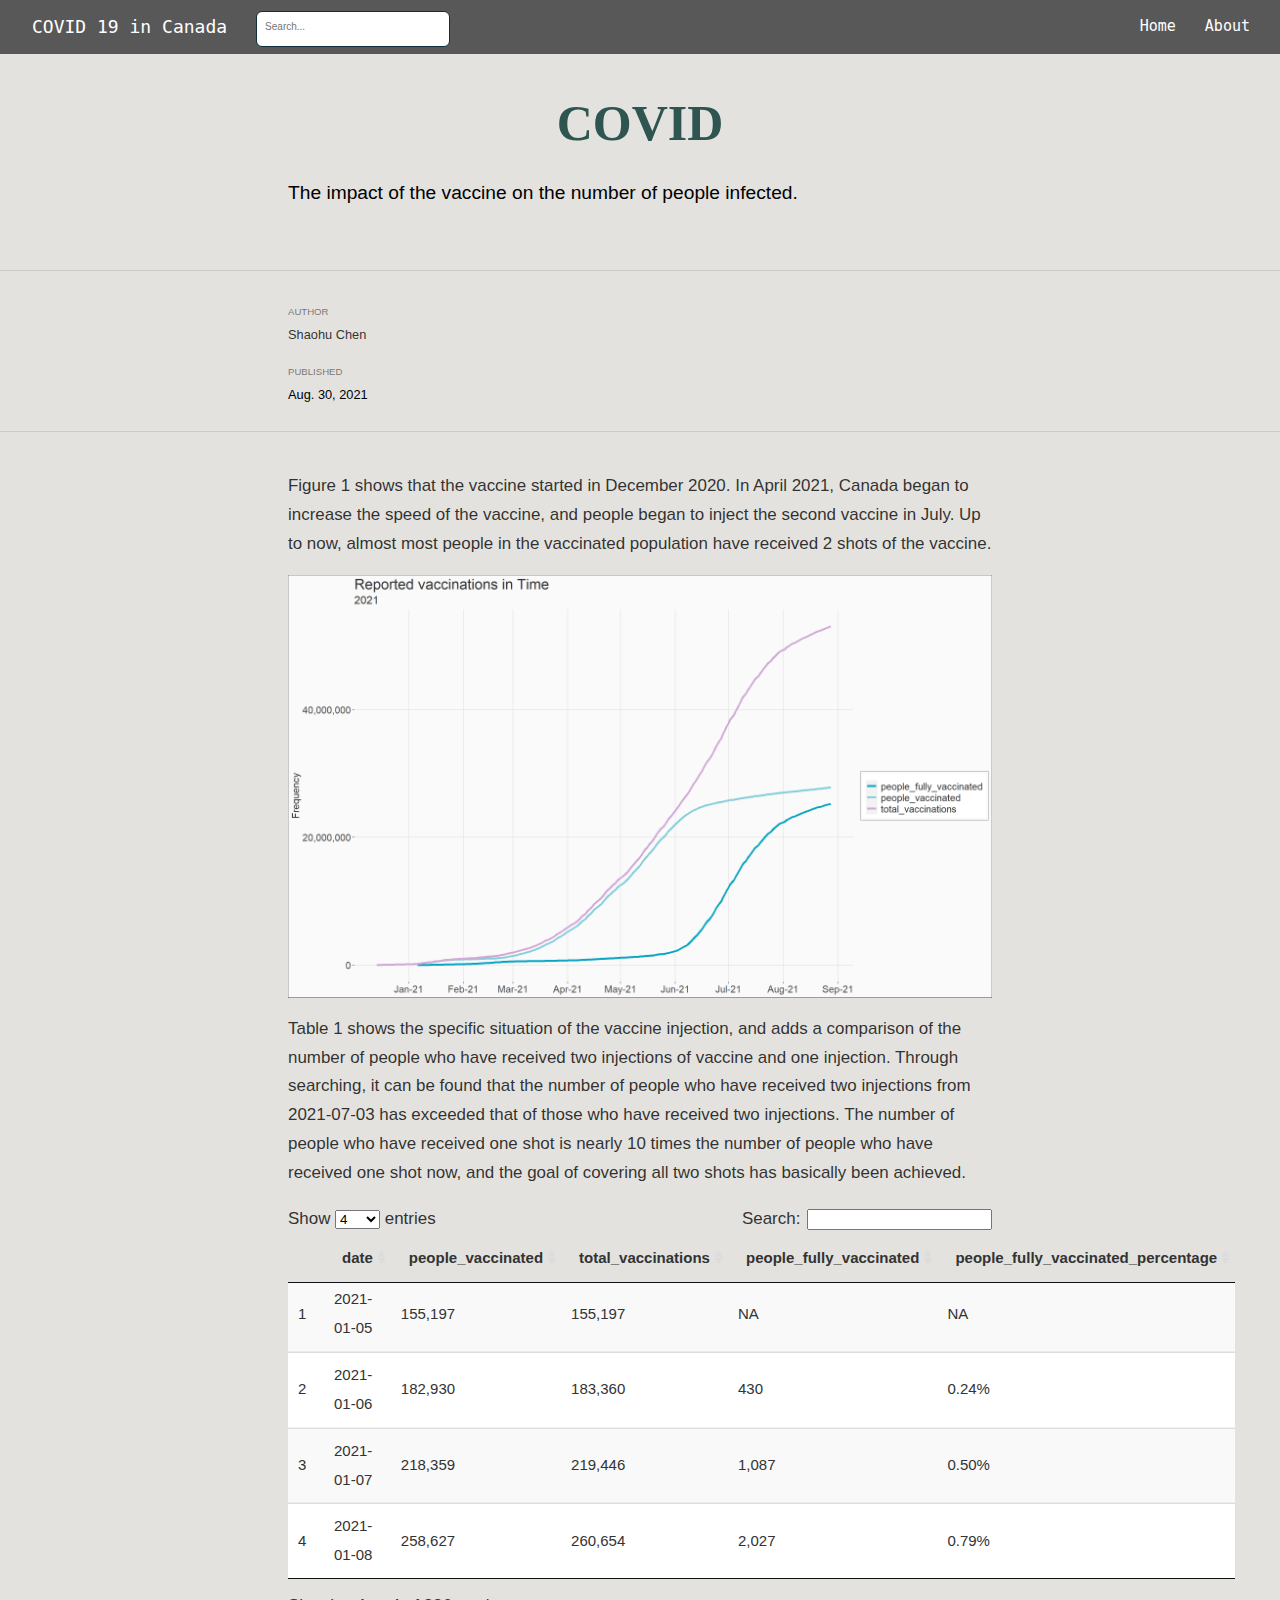
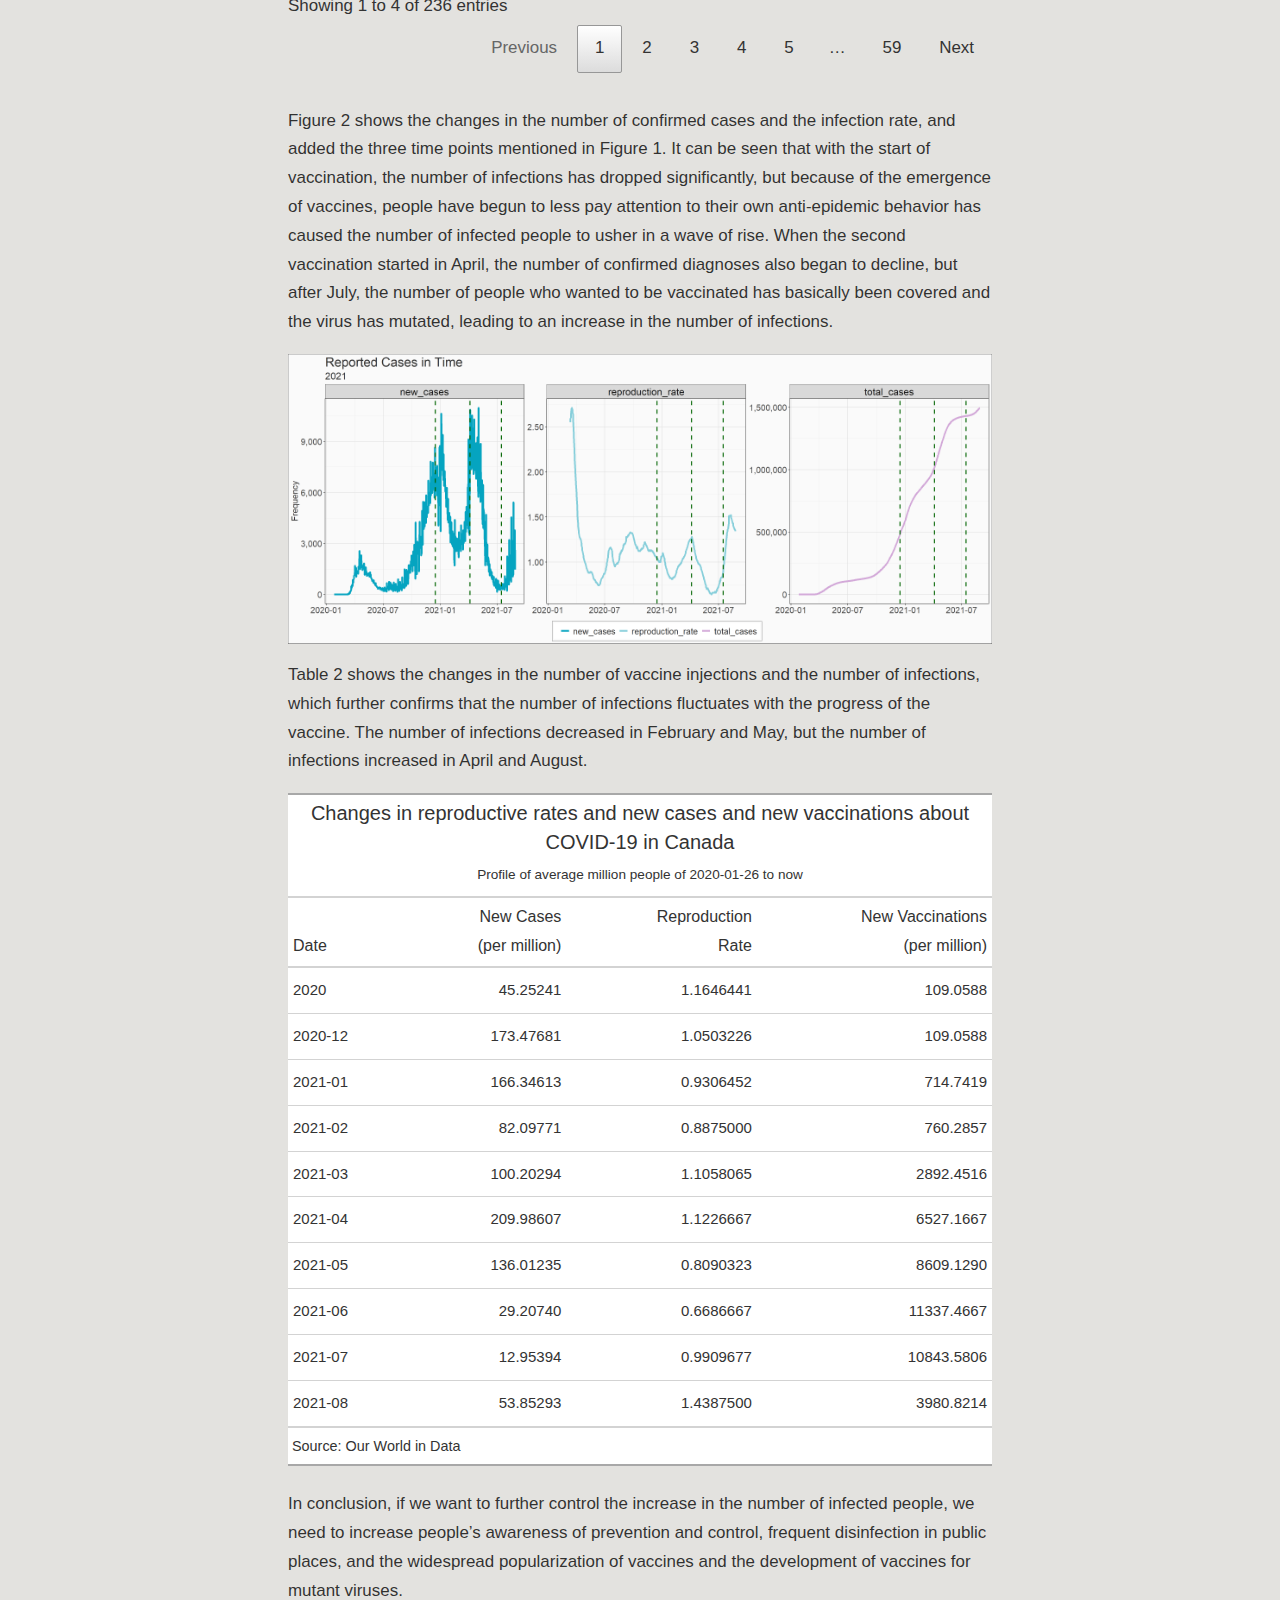
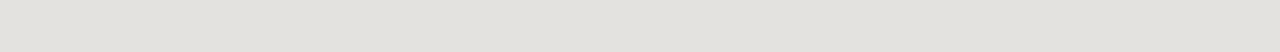
==== docs/posts/2021-08-31-covid/index.html @ 94be3e41 "add styles and tables" ====
<!DOCTYPE html>

<html xmlns="http://www.w3.org/1999/xhtml" lang="" xml:lang="">

<head>
  <meta charset="utf-8"/>
  <meta name="viewport" content="width=device-width, initial-scale=1"/>
  <meta http-equiv="X-UA-Compatible" content="IE=Edge,chrome=1"/>
  <meta name="generator" content="distill" />

  <style type="text/css">
  /* Hide doc at startup (prevent jankiness while JS renders/transforms) */
  body {
    visibility: hidden;
  }
  </style>

 <!--radix_placeholder_import_source-->
 <!--/radix_placeholder_import_source-->

<style type="text/css">code{white-space: pre;}</style>
<style type="text/css" data-origin="pandoc">
pre > code.sourceCode { white-space: pre; position: relative; }
pre > code.sourceCode > span { display: inline-block; line-height: 1.25; }
pre > code.sourceCode > span:empty { height: 1.2em; }
.sourceCode { overflow: visible; }
code.sourceCode > span { color: inherit; text-decoration: inherit; }
div.sourceCode { margin: 1em 0; }
pre.sourceCode { margin: 0; }
@media screen {
div.sourceCode { overflow: auto; }
}
@media print {
pre > code.sourceCode { white-space: pre-wrap; }
pre > code.sourceCode > span { text-indent: -5em; padding-left: 5em; }
}
pre.numberSource code
  { counter-reset: source-line 0; }
pre.numberSource code > span
  { position: relative; left: -4em; counter-increment: source-line; }
pre.numberSource code > span > a:first-child::before
  { content: counter(source-line);
    position: relative; left: -1em; text-align: right; vertical-align: baseline;
    border: none; display: inline-block;
    -webkit-touch-callout: none; -webkit-user-select: none;
    -khtml-user-select: none; -moz-user-select: none;
    -ms-user-select: none; user-select: none;
    padding: 0 4px; width: 4em;
    color: #aaaaaa;
  }
pre.numberSource { margin-left: 3em; border-left: 1px solid #aaaaaa;  padding-left: 4px; }
div.sourceCode
  {   }
@media screen {
pre > code.sourceCode > span > a:first-child::before { text-decoration: underline; }
}
code span.al { color: #ad0000; } /* Alert */
code span.an { color: #5e5e5e; } /* Annotation */
code span.at { color: #20794d; } /* Attribute */
code span.bn { color: #ad0000; } /* BaseN */
code span.bu { } /* BuiltIn */
code span.cf { color: #007ba5; } /* ControlFlow */
code span.ch { color: #20794d; } /* Char */
code span.cn { color: #8f5902; } /* Constant */
code span.co { color: #5e5e5e; } /* Comment */
code span.cv { color: #5e5e5e; font-style: italic; } /* CommentVar */
code span.do { color: #5e5e5e; font-style: italic; } /* Documentation */
code span.dt { color: #ad0000; } /* DataType */
code span.dv { color: #ad0000; } /* DecVal */
code span.er { color: #ad0000; } /* Error */
code span.ex { } /* Extension */
code span.fl { color: #ad0000; } /* Float */
code span.fu { color: #4758ab; } /* Function */
code span.im { } /* Import */
code span.in { color: #5e5e5e; } /* Information */
code span.kw { color: #007ba5; } /* Keyword */
code span.op { color: #5e5e5e; } /* Operator */
code span.ot { color: #007ba5; } /* Other */
code span.pp { color: #ad0000; } /* Preprocessor */
code span.sc { color: #20794d; } /* SpecialChar */
code span.ss { color: #20794d; } /* SpecialString */
code span.st { color: #20794d; } /* String */
code span.va { color: #111111; } /* Variable */
code span.vs { color: #20794d; } /* VerbatimString */
code span.wa { color: #5e5e5e; font-style: italic; } /* Warning */
</style>

  <!--radix_placeholder_meta_tags-->
<title>COVID 19 in Canada: COVID</title>

<meta property="description" itemprop="description" content="The impact of the vaccine on the number of people infected."/>


<!--  https://schema.org/Article -->
<meta property="article:published" itemprop="datePublished" content="2021-08-31"/>
<meta property="article:created" itemprop="dateCreated" content="2021-08-31"/>
<meta name="article:author" content="Shaohu Chen"/>

<!--  https://developers.facebook.com/docs/sharing/webmasters#markup -->
<meta property="og:title" content="COVID 19 in Canada: COVID"/>
<meta property="og:type" content="article"/>
<meta property="og:description" content="The impact of the vaccine on the number of people infected."/>
<meta property="og:locale" content="en_US"/>
<meta property="og:site_name" content="COVID 19 in Canada"/>

<!--  https://dev.twitter.com/cards/types/summary -->
<meta property="twitter:card" content="summary"/>
<meta property="twitter:title" content="COVID 19 in Canada: COVID"/>
<meta property="twitter:description" content="The impact of the vaccine on the number of people infected."/>

<!--/radix_placeholder_meta_tags-->
  <!--radix_placeholder_rmarkdown_metadata-->

<script type="text/json" id="radix-rmarkdown-metadata">
{"type":"list","attributes":{"names":{"type":"character","attributes":{},"value":["title","description","author","date","output"]}},"value":[{"type":"character","attributes":{},"value":["COVID"]},{"type":"character","attributes":{},"value":["The impact of the vaccine on the number of people infected."]},{"type":"list","attributes":{},"value":[{"type":"list","attributes":{"names":{"type":"character","attributes":{},"value":["name","url"]}},"value":[{"type":"character","attributes":{},"value":["Shaohu Chen"]},{"type":"character","attributes":{},"value":["https://example.com/norajones"]}]}]},{"type":"character","attributes":{},"value":["08-31-2021"]},{"type":"list","attributes":{"names":{"type":"character","attributes":{},"value":["distill::distill_article"]}},"value":[{"type":"list","attributes":{"names":{"type":"character","attributes":{},"value":["self_contained"]}},"value":[{"type":"logical","attributes":{},"value":[false]}]}]}]}
</script>
<!--/radix_placeholder_rmarkdown_metadata-->
  
  <script type="text/json" id="radix-resource-manifest">
  {"type":"character","attributes":{},"value":["covid_files/anchor-4.2.2/anchor.min.js","covid_files/bowser-1.9.3/bowser.min.js","covid_files/crosstalk-1.1.1/css/crosstalk.css","covid_files/crosstalk-1.1.1/js/crosstalk.js","covid_files/crosstalk-1.1.1/js/crosstalk.js.map","covid_files/crosstalk-1.1.1/js/crosstalk.min.js","covid_files/crosstalk-1.1.1/js/crosstalk.min.js.map","covid_files/datatables-binding-0.18/datatables.js","covid_files/datatables-css-0.0.0/datatables-crosstalk.css","covid_files/distill-2.2.21/template.v2.js","covid_files/dt-core-1.10.20/css/jquery.dataTables.extra.css","covid_files/dt-core-1.10.20/css/jquery.dataTables.min.css","covid_files/dt-core-1.10.20/js/jquery.dataTables.min.js","covid_files/figure-html5/Fig1 -1.png","covid_files/figure-html5/Fig2-1.png","covid_files/figure-html5/unnamed-chunk-2-1.png","covid_files/figure-html5/unnamed-chunk-3-1.png","covid_files/figure-html5/unnamed-chunk-4-1.png","covid_files/header-attrs-2.9/header-attrs.js","covid_files/htmlwidgets-1.5.3/htmlwidgets.js","covid_files/jquery-3.5.1/jquery-AUTHORS.txt","covid_files/jquery-3.5.1/jquery.js","covid_files/jquery-3.5.1/jquery.min.js","covid_files/jquery-3.5.1/jquery.min.map","covid_files/popper-2.6.0/popper.min.js","covid_files/tippy-6.2.7/tippy-bundle.umd.min.js","covid_files/tippy-6.2.7/tippy-light-border.css","covid_files/tippy-6.2.7/tippy.css","covid_files/tippy-6.2.7/tippy.umd.min.js","covid_files/webcomponents-2.0.0/webcomponents.js","data/owid-covid-data.xls"]}
  </script>
  <!--radix_placeholder_navigation_in_header-->
<meta name="distill:offset" content="../.."/>

<script type="application/javascript">

  window.headroom_prevent_pin = false;

  window.document.addEventListener("DOMContentLoaded", function (event) {

    // initialize headroom for banner
    var header = $('header').get(0);
    var headerHeight = header.offsetHeight;
    var headroom = new Headroom(header, {
      tolerance: 5,
      onPin : function() {
        if (window.headroom_prevent_pin) {
          window.headroom_prevent_pin = false;
          headroom.unpin();
        }
      }
    });
    headroom.init();
    if(window.location.hash)
      headroom.unpin();
    $(header).addClass('headroom--transition');

    // offset scroll location for banner on hash change
    // (see: https://github.com/WickyNilliams/headroom.js/issues/38)
    window.addEventListener("hashchange", function(event) {
      window.scrollTo(0, window.pageYOffset - (headerHeight + 25));
    });

    // responsive menu
    $('.distill-site-header').each(function(i, val) {
      var topnav = $(this);
      var toggle = topnav.find('.nav-toggle');
      toggle.on('click', function() {
        topnav.toggleClass('responsive');
      });
    });

    // nav dropdowns
    $('.nav-dropbtn').click(function(e) {
      $(this).next('.nav-dropdown-content').toggleClass('nav-dropdown-active');
      $(this).parent().siblings('.nav-dropdown')
         .children('.nav-dropdown-content').removeClass('nav-dropdown-active');
    });
    $("body").click(function(e){
      $('.nav-dropdown-content').removeClass('nav-dropdown-active');
    });
    $(".nav-dropdown").click(function(e){
      e.stopPropagation();
    });
  });
</script>

<style type="text/css">

/* Theme (user-documented overrideables for nav appearance) */

.distill-site-nav {
  color: rgba(255, 255, 255, 0.8);
  background-color: #0F2E3D;
  font-size: 15px;
  font-weight: 300;
}

.distill-site-nav a {
  color: inherit;
  text-decoration: none;
}

.distill-site-nav a:hover {
  color: white;
}

@media print {
  .distill-site-nav {
    display: none;
  }
}

.distill-site-header {

}

.distill-site-footer {

}


/* Site Header */

.distill-site-header {
  width: 100%;
  box-sizing: border-box;
  z-index: 3;
}

.distill-site-header .nav-left {
  display: inline-block;
  margin-left: 8px;
}

@media screen and (max-width: 768px) {
  .distill-site-header .nav-left {
    margin-left: 0;
  }
}


.distill-site-header .nav-right {
  float: right;
  margin-right: 8px;
}

.distill-site-header a,
.distill-site-header .title {
  display: inline-block;
  text-align: center;
  padding: 14px 10px 14px 10px;
}

.distill-site-header .title {
  font-size: 18px;
  min-width: 150px;
}

.distill-site-header .logo {
  padding: 0;
}

.distill-site-header .logo img {
  display: none;
  max-height: 20px;
  width: auto;
  margin-bottom: -4px;
}

.distill-site-header .nav-image img {
  max-height: 18px;
  width: auto;
  display: inline-block;
  margin-bottom: -3px;
}



@media screen and (min-width: 1000px) {
  .distill-site-header .logo img {
    display: inline-block;
  }
  .distill-site-header .nav-left {
    margin-left: 20px;
  }
  .distill-site-header .nav-right {
    margin-right: 20px;
  }
  .distill-site-header .title {
    padding-left: 12px;
  }
}


.distill-site-header .nav-toggle {
  display: none;
}

.nav-dropdown {
  display: inline-block;
  position: relative;
}

.nav-dropdown .nav-dropbtn {
  border: none;
  outline: none;
  color: rgba(255, 255, 255, 0.8);
  padding: 16px 10px;
  background-color: transparent;
  font-family: inherit;
  font-size: inherit;
  font-weight: inherit;
  margin: 0;
  margin-top: 1px;
  z-index: 2;
}

.nav-dropdown-content {
  display: none;
  position: absolute;
  background-color: white;
  min-width: 200px;
  border: 1px solid rgba(0,0,0,0.15);
  border-radius: 4px;
  box-shadow: 0px 8px 16px 0px rgba(0,0,0,0.1);
  z-index: 1;
  margin-top: 2px;
  white-space: nowrap;
  padding-top: 4px;
  padding-bottom: 4px;
}

.nav-dropdown-content hr {
  margin-top: 4px;
  margin-bottom: 4px;
  border: none;
  border-bottom: 1px solid rgba(0, 0, 0, 0.1);
}

.nav-dropdown-active {
  display: block;
}

.nav-dropdown-content a, .nav-dropdown-content .nav-dropdown-header {
  color: black;
  padding: 6px 24px;
  text-decoration: none;
  display: block;
  text-align: left;
}

.nav-dropdown-content .nav-dropdown-header {
  display: block;
  padding: 5px 24px;
  padding-bottom: 0;
  text-transform: uppercase;
  font-size: 14px;
  color: #999999;
  white-space: nowrap;
}

.nav-dropdown:hover .nav-dropbtn {
  color: white;
}

.nav-dropdown-content a:hover {
  background-color: #ddd;
  color: black;
}

.nav-right .nav-dropdown-content {
  margin-left: -45%;
  right: 0;
}

@media screen and (max-width: 768px) {
  .distill-site-header a, .distill-site-header .nav-dropdown  {display: none;}
  .distill-site-header a.nav-toggle {
    float: right;
    display: block;
  }
  .distill-site-header .title {
    margin-left: 0;
  }
  .distill-site-header .nav-right {
    margin-right: 0;
  }
  .distill-site-header {
    overflow: hidden;
  }
  .nav-right .nav-dropdown-content {
    margin-left: 0;
  }
}


@media screen and (max-width: 768px) {
  .distill-site-header.responsive {position: relative; min-height: 500px; }
  .distill-site-header.responsive a.nav-toggle {
    position: absolute;
    right: 0;
    top: 0;
  }
  .distill-site-header.responsive a,
  .distill-site-header.responsive .nav-dropdown {
    display: block;
    text-align: left;
  }
  .distill-site-header.responsive .nav-left,
  .distill-site-header.responsive .nav-right {
    width: 100%;
  }
  .distill-site-header.responsive .nav-dropdown {float: none;}
  .distill-site-header.responsive .nav-dropdown-content {position: relative;}
  .distill-site-header.responsive .nav-dropdown .nav-dropbtn {
    display: block;
    width: 100%;
    text-align: left;
  }
}

/* Site Footer */

.distill-site-footer {
  width: 100%;
  overflow: hidden;
  box-sizing: border-box;
  z-index: 3;
  margin-top: 30px;
  padding-top: 30px;
  padding-bottom: 30px;
  text-align: center;
}

/* Headroom */

d-title {
  padding-top: 6rem;
}

@media print {
  d-title {
    padding-top: 4rem;
  }
}

.headroom {
  z-index: 1000;
  position: fixed;
  top: 0;
  left: 0;
  right: 0;
}

.headroom--transition {
  transition: all .4s ease-in-out;
}

.headroom--unpinned {
  top: -100px;
}

.headroom--pinned {
  top: 0;
}

/* adjust viewport for navbar height */
/* helps vertically center bootstrap (non-distill) content */
.min-vh-100 {
  min-height: calc(100vh - 100px) !important;
}

</style>

<script src="../../site_libs/jquery-1.11.3/jquery.min.js"></script>
<link href="../../site_libs/font-awesome-5.1.0/css/all.css" rel="stylesheet"/>
<link href="../../site_libs/font-awesome-5.1.0/css/v4-shims.css" rel="stylesheet"/>
<script src="../../site_libs/headroom-0.9.4/headroom.min.js"></script>
<script src="../../site_libs/autocomplete-0.37.1/autocomplete.min.js"></script>
<script src="../../site_libs/fuse-6.4.1/fuse.min.js"></script>

<script type="application/javascript">

function getMeta(metaName) {
  var metas = document.getElementsByTagName('meta');
  for (let i = 0; i < metas.length; i++) {
    if (metas[i].getAttribute('name') === metaName) {
      return metas[i].getAttribute('content');
    }
  }
  return '';
}

function offsetURL(url) {
  var offset = getMeta('distill:offset');
  return offset ? offset + '/' + url : url;
}

function createFuseIndex() {

  // create fuse index
  var options = {
    keys: [
      { name: 'title', weight: 20 },
      { name: 'categories', weight: 15 },
      { name: 'description', weight: 10 },
      { name: 'contents', weight: 5 },
    ],
    ignoreLocation: true,
    threshold: 0
  };
  var fuse = new window.Fuse([], options);

  // fetch the main search.json
  return fetch(offsetURL('search.json'))
    .then(function(response) {
      if (response.status == 200) {
        return response.json().then(function(json) {
          // index main articles
          json.articles.forEach(function(article) {
            fuse.add(article);
          });
          // download collections and index their articles
          return Promise.all(json.collections.map(function(collection) {
            return fetch(offsetURL(collection)).then(function(response) {
              if (response.status === 200) {
                return response.json().then(function(articles) {
                  articles.forEach(function(article) {
                    fuse.add(article);
                  });
                })
              } else {
                return Promise.reject(
                  new Error('Unexpected status from search index request: ' +
                            response.status)
                );
              }
            });
          })).then(function() {
            return fuse;
          });
        });

      } else {
        return Promise.reject(
          new Error('Unexpected status from search index request: ' +
                      response.status)
        );
      }
    });
}

window.document.addEventListener("DOMContentLoaded", function (event) {

  // get search element (bail if we don't have one)
  var searchEl = window.document.getElementById('distill-search');
  if (!searchEl)
    return;

  createFuseIndex()
    .then(function(fuse) {

      // make search box visible
      searchEl.classList.remove('hidden');

      // initialize autocomplete
      var options = {
        autoselect: true,
        hint: false,
        minLength: 2,
      };
      window.autocomplete(searchEl, options, [{
        source: function(query, callback) {
          const searchOptions = {
            isCaseSensitive: false,
            shouldSort: true,
            minMatchCharLength: 2,
            limit: 10,
          };
          var results = fuse.search(query, searchOptions);
          callback(results
            .map(function(result) { return result.item; })
          );
        },
        templates: {
          suggestion: function(suggestion) {
            var img = suggestion.preview && Object.keys(suggestion.preview).length > 0
              ? `<img src="${offsetURL(suggestion.preview)}"</img>`
              : '';
            var html = `
              <div class="search-item">
                <h3>${suggestion.title}</h3>
                <div class="search-item-description">
                  ${suggestion.description || ''}
                </div>
                <div class="search-item-preview">
                  ${img}
                </div>
              </div>
            `;
            return html;
          }
        }
      }]).on('autocomplete:selected', function(event, suggestion) {
        window.location.href = offsetURL(suggestion.path);
      });
      // remove inline display style on autocompleter (we want to
      // manage responsive display via css)
      $('.algolia-autocomplete').css("display", "");
    })
    .catch(function(error) {
      console.log(error);
    });

});

</script>

<style type="text/css">

.nav-search {
  font-size: x-small;
}

/* Algolioa Autocomplete */

.algolia-autocomplete {
  display: inline-block;
  margin-left: 10px;
  vertical-align: sub;
  background-color: white;
  color: black;
  padding: 6px;
  padding-top: 8px;
  padding-bottom: 0;
  border-radius: 6px;
  border: 1px #0F2E3D solid;
  width: 180px;
}


@media screen and (max-width: 768px) {
  .distill-site-nav .algolia-autocomplete {
    display: none;
    visibility: hidden;
  }
  .distill-site-nav.responsive .algolia-autocomplete {
    display: inline-block;
    visibility: visible;
  }
  .distill-site-nav.responsive .algolia-autocomplete .aa-dropdown-menu {
    margin-left: 0;
    width: 400px;
    max-height: 400px;
  }
}

.algolia-autocomplete .aa-input, .algolia-autocomplete .aa-hint {
  width: 90%;
  outline: none;
  border: none;
}

.algolia-autocomplete .aa-hint {
  color: #999;
}
.algolia-autocomplete .aa-dropdown-menu {
  width: 550px;
  max-height: 70vh;
  overflow-x: visible;
  overflow-y: scroll;
  padding: 5px;
  margin-top: 3px;
  margin-left: -150px;
  background-color: #fff;
  border-radius: 5px;
  border: 1px solid #999;
  border-top: none;
}

.algolia-autocomplete .aa-dropdown-menu .aa-suggestion {
  cursor: pointer;
  padding: 5px 4px;
  border-bottom: 1px solid #eee;
}

.algolia-autocomplete .aa-dropdown-menu .aa-suggestion:last-of-type {
  border-bottom: none;
  margin-bottom: 2px;
}

.algolia-autocomplete .aa-dropdown-menu .aa-suggestion .search-item {
  overflow: hidden;
  font-size: 0.8em;
  line-height: 1.4em;
}

.algolia-autocomplete .aa-dropdown-menu .aa-suggestion .search-item h3 {
  font-size: 1rem;
  margin-block-start: 0;
  margin-block-end: 5px;
}

.algolia-autocomplete .aa-dropdown-menu .aa-suggestion .search-item-description {
  display: inline-block;
  overflow: hidden;
  height: 2.8em;
  width: 80%;
  margin-right: 4%;
}

.algolia-autocomplete .aa-dropdown-menu .aa-suggestion .search-item-preview {
  display: inline-block;
  width: 15%;
}

.algolia-autocomplete .aa-dropdown-menu .aa-suggestion .search-item-preview img {
  height: 3em;
  width: auto;
  display: none;
}

.algolia-autocomplete .aa-dropdown-menu .aa-suggestion .search-item-preview img[src] {
  display: initial;
}

.algolia-autocomplete .aa-dropdown-menu .aa-suggestion.aa-cursor {
  background-color: #eee;
}
.algolia-autocomplete .aa-dropdown-menu .aa-suggestion em {
  font-weight: bold;
  font-style: normal;
}

</style>


<!--/radix_placeholder_navigation_in_header-->
  <!--radix_placeholder_distill-->

<style type="text/css">

body {
  background-color: white;
}

.pandoc-table {
  width: 100%;
}

.pandoc-table>caption {
  margin-bottom: 10px;
}

.pandoc-table th:not([align]) {
  text-align: left;
}

.pagedtable-footer {
  font-size: 15px;
}

d-byline .byline {
  grid-template-columns: 2fr 2fr;
}

d-byline .byline h3 {
  margin-block-start: 1.5em;
}

d-byline .byline .authors-affiliations h3 {
  margin-block-start: 0.5em;
}

.authors-affiliations .orcid-id {
  width: 16px;
  height:16px;
  margin-left: 4px;
  margin-right: 4px;
  vertical-align: middle;
  padding-bottom: 2px;
}

d-title .dt-tags {
  margin-top: 1em;
  grid-column: text;
}

.dt-tags .dt-tag {
  text-decoration: none;
  display: inline-block;
  color: rgba(0,0,0,0.6);
  padding: 0em 0.4em;
  margin-right: 0.5em;
  margin-bottom: 0.4em;
  font-size: 70%;
  border: 1px solid rgba(0,0,0,0.2);
  border-radius: 3px;
  text-transform: uppercase;
  font-weight: 500;
}

d-article table.gt_table td,
d-article table.gt_table th {
  border-bottom: none;
}

.html-widget {
  margin-bottom: 2.0em;
}

.l-screen-inset {
  padding-right: 16px;
}

.l-screen .caption {
  margin-left: 10px;
}

.shaded {
  background: rgb(247, 247, 247);
  padding-top: 20px;
  padding-bottom: 20px;
  border-top: 1px solid rgba(0, 0, 0, 0.1);
  border-bottom: 1px solid rgba(0, 0, 0, 0.1);
}

.shaded .html-widget {
  margin-bottom: 0;
  border: 1px solid rgba(0, 0, 0, 0.1);
}

.shaded .shaded-content {
  background: white;
}

.text-output {
  margin-top: 0;
  line-height: 1.5em;
}

.hidden {
  display: none !important;
}

d-article {
  padding-top: 2.5rem;
  padding-bottom: 30px;
}

d-appendix {
  padding-top: 30px;
}

d-article>p>img {
  width: 100%;
}

d-article h2 {
  margin: 1rem 0 1.5rem 0;
}

d-article h3 {
  margin-top: 1.5rem;
}

d-article iframe {
  border: 1px solid rgba(0, 0, 0, 0.1);
  margin-bottom: 2.0em;
  width: 100%;
}

/* Tweak code blocks */

d-article div.sourceCode code,
d-article pre code {
  font-family: Consolas, Monaco, 'Andale Mono', 'Ubuntu Mono', monospace;
}

d-article pre,
d-article div.sourceCode,
d-article div.sourceCode pre {
  overflow: auto;
}

d-article div.sourceCode {
  background-color: white;
}

d-article div.sourceCode pre {
  padding-left: 10px;
  font-size: 12px;
  border-left: 2px solid rgba(0,0,0,0.1);
}

d-article pre {
  font-size: 12px;
  color: black;
  background: none;
  margin-top: 0;
  text-align: left;
  white-space: pre;
  word-spacing: normal;
  word-break: normal;
  word-wrap: normal;
  line-height: 1.5;

  -moz-tab-size: 4;
  -o-tab-size: 4;
  tab-size: 4;

  -webkit-hyphens: none;
  -moz-hyphens: none;
  -ms-hyphens: none;
  hyphens: none;
}

d-article pre a {
  border-bottom: none;
}

d-article pre a:hover {
  border-bottom: none;
  text-decoration: underline;
}

d-article details {
  grid-column: text;
  margin-bottom: 0.8em;
}

@media(min-width: 768px) {

d-article pre,
d-article div.sourceCode,
d-article div.sourceCode pre {
  overflow: visible !important;
}

d-article div.sourceCode pre {
  padding-left: 18px;
  font-size: 14px;
}

d-article pre {
  font-size: 14px;
}

}

figure img.external {
  background: white;
  border: 1px solid rgba(0, 0, 0, 0.1);
  box-shadow: 0 1px 8px rgba(0, 0, 0, 0.1);
  padding: 18px;
  box-sizing: border-box;
}

/* CSS for d-contents */

.d-contents {
  grid-column: text;
  color: rgba(0,0,0,0.8);
  font-size: 0.9em;
  padding-bottom: 1em;
  margin-bottom: 1em;
  padding-bottom: 0.5em;
  margin-bottom: 1em;
  padding-left: 0.25em;
  justify-self: start;
}

@media(min-width: 1000px) {
  .d-contents.d-contents-float {
    height: 0;
    grid-column-start: 1;
    grid-column-end: 4;
    justify-self: center;
    padding-right: 3em;
    padding-left: 2em;
  }
}

.d-contents nav h3 {
  font-size: 18px;
  margin-top: 0;
  margin-bottom: 1em;
}

.d-contents li {
  list-style-type: none
}

.d-contents nav > ul {
  padding-left: 0;
}

.d-contents ul {
  padding-left: 1em
}

.d-contents nav ul li {
  margin-top: 0.6em;
  margin-bottom: 0.2em;
}

.d-contents nav a {
  font-size: 13px;
  border-bottom: none;
  text-decoration: none
  color: rgba(0, 0, 0, 0.8);
}

.d-contents nav a:hover {
  text-decoration: underline solid rgba(0, 0, 0, 0.6)
}

.d-contents nav > ul > li > a {
  font-weight: 600;
}

.d-contents nav > ul > li > ul {
  font-weight: inherit;
}

.d-contents nav > ul > li > ul > li {
  margin-top: 0.2em;
}


.d-contents nav ul {
  margin-top: 0;
  margin-bottom: 0.25em;
}

.d-article-with-toc h2:nth-child(2) {
  margin-top: 0;
}


/* Figure */

.figure {
  position: relative;
  margin-bottom: 2.5em;
  margin-top: 1.5em;
}

.figure img {
  width: 100%;
}

.figure .caption {
  color: rgba(0, 0, 0, 0.6);
  font-size: 12px;
  line-height: 1.5em;
}

.figure img.external {
  background: white;
  border: 1px solid rgba(0, 0, 0, 0.1);
  box-shadow: 0 1px 8px rgba(0, 0, 0, 0.1);
  padding: 18px;
  box-sizing: border-box;
}

.figure .caption a {
  color: rgba(0, 0, 0, 0.6);
}

.figure .caption b,
.figure .caption strong, {
  font-weight: 600;
  color: rgba(0, 0, 0, 1.0);
}

/* Citations */

d-article .citation {
  color: inherit;
  cursor: inherit;
}

div.hanging-indent{
  margin-left: 1em; text-indent: -1em;
}

/* Citation hover box */

.tippy-box[data-theme~=light-border] {
  background-color: rgba(250, 250, 250, 0.95);
}

.tippy-content > p {
  margin-bottom: 0;
  padding: 2px;
}


/* Tweak 1000px media break to show more text */

@media(min-width: 1000px) {
  .base-grid,
  distill-header,
  d-title,
  d-abstract,
  d-article,
  d-appendix,
  distill-appendix,
  d-byline,
  d-footnote-list,
  d-citation-list,
  distill-footer {
    grid-template-columns: [screen-start] 1fr [page-start kicker-start] 80px [middle-start] 50px [text-start kicker-end] 65px 65px 65px 65px 65px 65px 65px 65px [text-end gutter-start] 65px [middle-end] 65px [page-end gutter-end] 1fr [screen-end];
    grid-column-gap: 16px;
  }

  .grid {
    grid-column-gap: 16px;
  }

  d-article {
    font-size: 1.06rem;
    line-height: 1.7em;
  }
  figure .caption, .figure .caption, figure figcaption {
    font-size: 13px;
  }
}

@media(min-width: 1180px) {
  .base-grid,
  distill-header,
  d-title,
  d-abstract,
  d-article,
  d-appendix,
  distill-appendix,
  d-byline,
  d-footnote-list,
  d-citation-list,
  distill-footer {
    grid-template-columns: [screen-start] 1fr [page-start kicker-start] 60px [middle-start] 60px [text-start kicker-end] 60px 60px 60px 60px 60px 60px 60px 60px [text-end gutter-start] 60px [middle-end] 60px [page-end gutter-end] 1fr [screen-end];
    grid-column-gap: 32px;
  }

  .grid {
    grid-column-gap: 32px;
  }
}


/* Get the citation styles for the appendix (not auto-injected on render since
   we do our own rendering of the citation appendix) */

d-appendix .citation-appendix,
.d-appendix .citation-appendix {
  font-size: 11px;
  line-height: 15px;
  border-left: 1px solid rgba(0, 0, 0, 0.1);
  padding-left: 18px;
  border: 1px solid rgba(0,0,0,0.1);
  background: rgba(0, 0, 0, 0.02);
  padding: 10px 18px;
  border-radius: 3px;
  color: rgba(150, 150, 150, 1);
  overflow: hidden;
  margin-top: -12px;
  white-space: pre-wrap;
  word-wrap: break-word;
}

/* Include appendix styles here so they can be overridden */

d-appendix {
  contain: layout style;
  font-size: 0.8em;
  line-height: 1.7em;
  margin-top: 60px;
  margin-bottom: 0;
  border-top: 1px solid rgba(0, 0, 0, 0.1);
  color: rgba(0,0,0,0.5);
  padding-top: 60px;
  padding-bottom: 48px;
}

d-appendix h3 {
  grid-column: page-start / text-start;
  font-size: 15px;
  font-weight: 500;
  margin-top: 1em;
  margin-bottom: 0;
  color: rgba(0,0,0,0.65);
}

d-appendix h3 + * {
  margin-top: 1em;
}

d-appendix ol {
  padding: 0 0 0 15px;
}

@media (min-width: 768px) {
  d-appendix ol {
    padding: 0 0 0 30px;
    margin-left: -30px;
  }
}

d-appendix li {
  margin-bottom: 1em;
}

d-appendix a {
  color: rgba(0, 0, 0, 0.6);
}

d-appendix > * {
  grid-column: text;
}

d-appendix > d-footnote-list,
d-appendix > d-citation-list,
d-appendix > distill-appendix {
  grid-column: screen;
}

/* Include footnote styles here so they can be overridden */

d-footnote-list {
  contain: layout style;
}

d-footnote-list > * {
  grid-column: text;
}

d-footnote-list a.footnote-backlink {
  color: rgba(0,0,0,0.3);
  padding-left: 0.5em;
}



/* Anchor.js */

.anchorjs-link {
  /*transition: all .25s linear; */
  text-decoration: none;
  border-bottom: none;
}
*:hover > .anchorjs-link {
  margin-left: -1.125em !important;
  text-decoration: none;
  border-bottom: none;
}

/* Social footer */

.social_footer {
  margin-top: 30px;
  margin-bottom: 0;
  color: rgba(0,0,0,0.67);
}

.disqus-comments {
  margin-right: 30px;
}

.disqus-comment-count {
  border-bottom: 1px solid rgba(0, 0, 0, 0.4);
  cursor: pointer;
}

#disqus_thread {
  margin-top: 30px;
}

.article-sharing a {
  border-bottom: none;
  margin-right: 8px;
}

.article-sharing a:hover {
  border-bottom: none;
}

.sidebar-section.subscribe {
  font-size: 12px;
  line-height: 1.6em;
}

.subscribe p {
  margin-bottom: 0.5em;
}


.article-footer .subscribe {
  font-size: 15px;
  margin-top: 45px;
}


.sidebar-section.custom {
  font-size: 12px;
  line-height: 1.6em;
}

.custom p {
  margin-bottom: 0.5em;
}

/* Styles for listing layout (hide title) */
.layout-listing d-title, .layout-listing .d-title {
  display: none;
}

/* Styles for posts lists (not auto-injected) */


.posts-with-sidebar {
  padding-left: 45px;
  padding-right: 45px;
}

.posts-list .description h2,
.posts-list .description p {
  font-family: -apple-system, BlinkMacSystemFont, "Segoe UI", Roboto, Oxygen, Ubuntu, Cantarell, "Fira Sans", "Droid Sans", "Helvetica Neue", Arial, sans-serif;
}

.posts-list .description h2 {
  font-weight: 700;
  border-bottom: none;
  padding-bottom: 0;
}

.posts-list h2.post-tag {
  border-bottom: 1px solid rgba(0, 0, 0, 0.2);
  padding-bottom: 12px;
}
.posts-list {
  margin-top: 60px;
  margin-bottom: 24px;
}

.posts-list .post-preview {
  text-decoration: none;
  overflow: hidden;
  display: block;
  border-bottom: 1px solid rgba(0, 0, 0, 0.1);
  padding: 24px 0;
}

.post-preview-last {
  border-bottom: none !important;
}

.posts-list .posts-list-caption {
  grid-column: screen;
  font-weight: 400;
}

.posts-list .post-preview h2 {
  margin: 0 0 6px 0;
  line-height: 1.2em;
  font-style: normal;
  font-size: 24px;
}

.posts-list .post-preview p {
  margin: 0 0 12px 0;
  line-height: 1.4em;
  font-size: 16px;
}

.posts-list .post-preview .thumbnail {
  box-sizing: border-box;
  margin-bottom: 24px;
  position: relative;
  max-width: 500px;
}
.posts-list .post-preview img {
  width: 100%;
  display: block;
}

.posts-list .metadata {
  font-size: 12px;
  line-height: 1.4em;
  margin-bottom: 18px;
}

.posts-list .metadata > * {
  display: inline-block;
}

.posts-list .metadata .publishedDate {
  margin-right: 2em;
}

.posts-list .metadata .dt-authors {
  display: block;
  margin-top: 0.3em;
  margin-right: 2em;
}

.posts-list .dt-tags {
  display: block;
  line-height: 1em;
}

.posts-list .dt-tags .dt-tag {
  display: inline-block;
  color: rgba(0,0,0,0.6);
  padding: 0.3em 0.4em;
  margin-right: 0.2em;
  margin-bottom: 0.4em;
  font-size: 60%;
  border: 1px solid rgba(0,0,0,0.2);
  border-radius: 3px;
  text-transform: uppercase;
  font-weight: 500;
}

.posts-list img {
  opacity: 1;
}

.posts-list img[data-src] {
  opacity: 0;
}

.posts-more {
  clear: both;
}


.posts-sidebar {
  font-size: 16px;
}

.posts-sidebar h3 {
  font-size: 16px;
  margin-top: 0;
  margin-bottom: 0.5em;
  font-weight: 400;
  text-transform: uppercase;
}

.sidebar-section {
  margin-bottom: 30px;
}

.categories ul {
  list-style-type: none;
  margin: 0;
  padding: 0;
}

.categories li {
  color: rgba(0, 0, 0, 0.8);
  margin-bottom: 0;
}

.categories li>a {
  border-bottom: none;
}

.categories li>a:hover {
  border-bottom: 1px solid rgba(0, 0, 0, 0.4);
}

.categories .active {
  font-weight: 600;
}

.categories .category-count {
  color: rgba(0, 0, 0, 0.4);
}


@media(min-width: 768px) {
  .posts-list .post-preview h2 {
    font-size: 26px;
  }
  .posts-list .post-preview .thumbnail {
    float: right;
    width: 30%;
    margin-bottom: 0;
  }
  .posts-list .post-preview .description {
    float: left;
    width: 45%;
  }
  .posts-list .post-preview .metadata {
    float: left;
    width: 20%;
    margin-top: 8px;
  }
  .posts-list .post-preview p {
    margin: 0 0 12px 0;
    line-height: 1.5em;
    font-size: 16px;
  }
  .posts-with-sidebar .posts-list {
    float: left;
    width: 75%;
  }
  .posts-with-sidebar .posts-sidebar {
    float: right;
    width: 20%;
    margin-top: 60px;
    padding-top: 24px;
    padding-bottom: 24px;
  }
}


/* Improve display for browsers without grid (IE/Edge <= 15) */

.downlevel {
  line-height: 1.6em;
  font-family: -apple-system, BlinkMacSystemFont, "Segoe UI", Roboto, Oxygen, Ubuntu, Cantarell, "Fira Sans", "Droid Sans", "Helvetica Neue", Arial, sans-serif;
  margin: 0;
}

.downlevel .d-title {
  padding-top: 6rem;
  padding-bottom: 1.5rem;
}

.downlevel .d-title h1 {
  font-size: 50px;
  font-weight: 700;
  line-height: 1.1em;
  margin: 0 0 0.5rem;
}

.downlevel .d-title p {
  font-weight: 300;
  font-size: 1.2rem;
  line-height: 1.55em;
  margin-top: 0;
}

.downlevel .d-byline {
  padding-top: 0.8em;
  padding-bottom: 0.8em;
  font-size: 0.8rem;
  line-height: 1.8em;
}

.downlevel .section-separator {
  border: none;
  border-top: 1px solid rgba(0, 0, 0, 0.1);
}

.downlevel .d-article {
  font-size: 1.06rem;
  line-height: 1.7em;
  padding-top: 1rem;
  padding-bottom: 2rem;
}


.downlevel .d-appendix {
  padding-left: 0;
  padding-right: 0;
  max-width: none;
  font-size: 0.8em;
  line-height: 1.7em;
  margin-bottom: 0;
  color: rgba(0,0,0,0.5);
  padding-top: 40px;
  padding-bottom: 48px;
}

.downlevel .footnotes ol {
  padding-left: 13px;
}

.downlevel .base-grid,
.downlevel .distill-header,
.downlevel .d-title,
.downlevel .d-abstract,
.downlevel .d-article,
.downlevel .d-appendix,
.downlevel .distill-appendix,
.downlevel .d-byline,
.downlevel .d-footnote-list,
.downlevel .d-citation-list,
.downlevel .distill-footer,
.downlevel .appendix-bottom,
.downlevel .posts-container {
  padding-left: 40px;
  padding-right: 40px;
}

@media(min-width: 768px) {
  .downlevel .base-grid,
  .downlevel .distill-header,
  .downlevel .d-title,
  .downlevel .d-abstract,
  .downlevel .d-article,
  .downlevel .d-appendix,
  .downlevel .distill-appendix,
  .downlevel .d-byline,
  .downlevel .d-footnote-list,
  .downlevel .d-citation-list,
  .downlevel .distill-footer,
  .downlevel .appendix-bottom,
  .downlevel .posts-container {
  padding-left: 150px;
  padding-right: 150px;
  max-width: 900px;
}
}

.downlevel pre code {
  display: block;
  border-left: 2px solid rgba(0, 0, 0, .1);
  padding: 0 0 0 20px;
  font-size: 14px;
}

.downlevel code, .downlevel pre {
  color: black;
  background: none;
  font-family: Consolas, Monaco, 'Andale Mono', 'Ubuntu Mono', monospace;
  text-align: left;
  white-space: pre;
  word-spacing: normal;
  word-break: normal;
  word-wrap: normal;
  line-height: 1.5;

  -moz-tab-size: 4;
  -o-tab-size: 4;
  tab-size: 4;

  -webkit-hyphens: none;
  -moz-hyphens: none;
  -ms-hyphens: none;
  hyphens: none;
}

.downlevel .posts-list .post-preview {
  color: inherit;
}



</style>

<script type="application/javascript">

function is_downlevel_browser() {
  if (bowser.isUnsupportedBrowser({ msie: "12", msedge: "16"},
                                 window.navigator.userAgent)) {
    return true;
  } else {
    return window.load_distill_framework === undefined;
  }
}

// show body when load is complete
function on_load_complete() {

  // add anchors
  if (window.anchors) {
    window.anchors.options.placement = 'left';
    window.anchors.add('d-article > h2, d-article > h3, d-article > h4, d-article > h5');
  }


  // set body to visible
  document.body.style.visibility = 'visible';

  // force redraw for leaflet widgets
  if (window.HTMLWidgets) {
    var maps = window.HTMLWidgets.findAll(".leaflet");
    $.each(maps, function(i, el) {
      var map = this.getMap();
      map.invalidateSize();
      map.eachLayer(function(layer) {
        if (layer instanceof L.TileLayer)
          layer.redraw();
      });
    });
  }

  // trigger 'shown' so htmlwidgets resize
  $('d-article').trigger('shown');
}

function init_distill() {

  init_common();

  // create front matter
  var front_matter = $('<d-front-matter></d-front-matter>');
  $('#distill-front-matter').wrap(front_matter);

  // create d-title
  $('.d-title').changeElementType('d-title');

  // create d-byline
  var byline = $('<d-byline></d-byline>');
  $('.d-byline').replaceWith(byline);

  // create d-article
  var article = $('<d-article></d-article>');
  $('.d-article').wrap(article).children().unwrap();

  // move posts container into article
  $('.posts-container').appendTo($('d-article'));

  // create d-appendix
  $('.d-appendix').changeElementType('d-appendix');

  // flag indicating that we have appendix items
  var appendix = $('.appendix-bottom').children('h3').length > 0;

  // replace footnotes with <d-footnote>
  $('.footnote-ref').each(function(i, val) {
    appendix = true;
    var href = $(this).attr('href');
    var id = href.replace('#', '');
    var fn = $('#' + id);
    var fn_p = $('#' + id + '>p');
    fn_p.find('.footnote-back').remove();
    var text = fn_p.html();
    var dtfn = $('<d-footnote></d-footnote>');
    dtfn.html(text);
    $(this).replaceWith(dtfn);
  });
  // remove footnotes
  $('.footnotes').remove();

  // move refs into #references-listing
  $('#references-listing').replaceWith($('#refs'));

  $('h1.appendix, h2.appendix').each(function(i, val) {
    $(this).changeElementType('h3');
  });
  $('h3.appendix').each(function(i, val) {
    var id = $(this).attr('id');
    $('.d-contents a[href="#' + id + '"]').parent().remove();
    appendix = true;
    $(this).nextUntil($('h1, h2, h3')).addBack().appendTo($('d-appendix'));
  });

  // show d-appendix if we have appendix content
  $("d-appendix").css('display', appendix ? 'grid' : 'none');

  // localize layout chunks to just output
  $('.layout-chunk').each(function(i, val) {

    // capture layout
    var layout = $(this).attr('data-layout');

    // apply layout to markdown level block elements
    var elements = $(this).children().not('details, div.sourceCode, pre, script');
    elements.each(function(i, el) {
      var layout_div = $('<div class="' + layout + '"></div>');
      if (layout_div.hasClass('shaded')) {
        var shaded_content = $('<div class="shaded-content"></div>');
        $(this).wrap(shaded_content);
        $(this).parent().wrap(layout_div);
      } else {
        $(this).wrap(layout_div);
      }
    });


    // unwrap the layout-chunk div
    $(this).children().unwrap();
  });

  // remove code block used to force  highlighting css
  $('.distill-force-highlighting-css').parent().remove();

  // remove empty line numbers inserted by pandoc when using a
  // custom syntax highlighting theme
  $('code.sourceCode a:empty').remove();

  // load distill framework
  load_distill_framework();

  // wait for window.distillRunlevel == 4 to do post processing
  function distill_post_process() {

    if (!window.distillRunlevel || window.distillRunlevel < 4)
      return;

    // hide author/affiliations entirely if we have no authors
    var front_matter = JSON.parse($("#distill-front-matter").html());
    var have_authors = front_matter.authors && front_matter.authors.length > 0;
    if (!have_authors)
      $('d-byline').addClass('hidden');

    // article with toc class
    $('.d-contents').parent().addClass('d-article-with-toc');

    // strip links that point to #
    $('.authors-affiliations').find('a[href="#"]').removeAttr('href');

    // add orcid ids
    $('.authors-affiliations').find('.author').each(function(i, el) {
      var orcid_id = front_matter.authors[i].orcidID;
      if (orcid_id) {
        var a = $('<a></a>');
        a.attr('href', 'https://orcid.org/' + orcid_id);
        var img = $('<img></img>');
        img.addClass('orcid-id');
        img.attr('alt', 'ORCID ID');
        img.attr('src','[data-uri]');
        a.append(img);
        $(this).append(a);
      }
    });

    // hide elements of author/affiliations grid that have no value
    function hide_byline_column(caption) {
      $('d-byline').find('h3:contains("' + caption + '")').parent().css('visibility', 'hidden');
    }

    // affiliations
    var have_affiliations = false;
    for (var i = 0; i<front_matter.authors.length; ++i) {
      var author = front_matter.authors[i];
      if (author.affiliation !== "&nbsp;") {
        have_affiliations = true;
        break;
      }
    }
    if (!have_affiliations)
      $('d-byline').find('h3:contains("Affiliations")').css('visibility', 'hidden');

    // published date
    if (!front_matter.publishedDate)
      hide_byline_column("Published");

    // document object identifier
    var doi = $('d-byline').find('h3:contains("DOI")');
    var doi_p = doi.next().empty();
    if (!front_matter.doi) {
      // if we have a citation and valid citationText then link to that
      if ($('#citation').length > 0 && front_matter.citationText) {
        doi.html('Citation');
        $('<a href="#citation"></a>')
          .text(front_matter.citationText)
          .appendTo(doi_p);
      } else {
        hide_byline_column("DOI");
      }
    } else {
      $('<a></a>')
         .attr('href', "https://doi.org/" + front_matter.doi)
         .html(front_matter.doi)
         .appendTo(doi_p);
    }

     // change plural form of authors/affiliations
    if (front_matter.authors.length === 1) {
      var grid = $('.authors-affiliations');
      grid.children('h3:contains("Authors")').text('Author');
      grid.children('h3:contains("Affiliations")').text('Affiliation');
    }

    // remove d-appendix and d-footnote-list local styles
    $('d-appendix > style:first-child').remove();
    $('d-footnote-list > style:first-child').remove();

    // move appendix-bottom entries to the bottom
    $('.appendix-bottom').appendTo('d-appendix').children().unwrap();
    $('.appendix-bottom').remove();

    // hoverable references
    $('span.citation[data-cites]').each(function() {
      var refHtml = $('#ref-' + $(this).attr('data-cites')).html();
      window.tippy(this, {
        allowHTML: true,
        content: refHtml,
        maxWidth: 500,
        interactive: true,
        interactiveBorder: 10,
        theme: 'light-border',
        placement: 'bottom-start'
      });
    });

    // clear polling timer
    clearInterval(tid);

    // show body now that everything is ready
    on_load_complete();
  }

  var tid = setInterval(distill_post_process, 50);
  distill_post_process();

}

function init_downlevel() {

  init_common();

   // insert hr after d-title
  $('.d-title').after($('<hr class="section-separator"/>'));

  // check if we have authors
  var front_matter = JSON.parse($("#distill-front-matter").html());
  var have_authors = front_matter.authors && front_matter.authors.length > 0;

  // manage byline/border
  if (!have_authors)
    $('.d-byline').remove();
  $('.d-byline').after($('<hr class="section-separator"/>'));
  $('.d-byline a').remove();

  // remove toc
  $('.d-contents').remove();

  // move appendix elements
  $('h1.appendix, h2.appendix').each(function(i, val) {
    $(this).changeElementType('h3');
  });
  $('h3.appendix').each(function(i, val) {
    $(this).nextUntil($('h1, h2, h3')).addBack().appendTo($('.d-appendix'));
  });


  // inject headers into references and footnotes
  var refs_header = $('<h3></h3>');
  refs_header.text('References');
  $('#refs').prepend(refs_header);

  var footnotes_header = $('<h3></h3');
  footnotes_header.text('Footnotes');
  $('.footnotes').children('hr').first().replaceWith(footnotes_header);

  // move appendix-bottom entries to the bottom
  $('.appendix-bottom').appendTo('.d-appendix').children().unwrap();
  $('.appendix-bottom').remove();

  // remove appendix if it's empty
  if ($('.d-appendix').children().length === 0)
    $('.d-appendix').remove();

  // prepend separator above appendix
  $('.d-appendix').before($('<hr class="section-separator" style="clear: both"/>'));

  // trim code
  $('pre>code').each(function(i, val) {
    $(this).html($.trim($(this).html()));
  });

  // move posts-container right before article
  $('.posts-container').insertBefore($('.d-article'));

  $('body').addClass('downlevel');

  on_load_complete();
}


function init_common() {

  // jquery plugin to change element types
  (function($) {
    $.fn.changeElementType = function(newType) {
      var attrs = {};

      $.each(this[0].attributes, function(idx, attr) {
        attrs[attr.nodeName] = attr.nodeValue;
      });

      this.replaceWith(function() {
        return $("<" + newType + "/>", attrs).append($(this).contents());
      });
    };
  })(jQuery);

  // prevent underline for linked images
  $('a > img').parent().css({'border-bottom' : 'none'});

  // mark non-body figures created by knitr chunks as 100% width
  $('.layout-chunk').each(function(i, val) {
    var figures = $(this).find('img, .html-widget');
    if ($(this).attr('data-layout') !== "l-body") {
      figures.css('width', '100%');
    } else {
      figures.css('max-width', '100%');
      figures.filter("[width]").each(function(i, val) {
        var fig = $(this);
        fig.css('width', fig.attr('width') + 'px');
      });

    }
  });

  // auto-append index.html to post-preview links in file: protocol
  // and in rstudio ide preview
  $('.post-preview').each(function(i, val) {
    if (window.location.protocol === "file:")
      $(this).attr('href', $(this).attr('href') + "index.html");
  });

  // get rid of index.html references in header
  if (window.location.protocol !== "file:") {
    $('.distill-site-header a[href]').each(function(i,val) {
      $(this).attr('href', $(this).attr('href').replace("index.html", "./"));
    });
  }

  // add class to pandoc style tables
  $('tr.header').parent('thead').parent('table').addClass('pandoc-table');
  $('.kable-table').children('table').addClass('pandoc-table');

  // add figcaption style to table captions
  $('caption').parent('table').addClass("figcaption");

  // initialize posts list
  if (window.init_posts_list)
    window.init_posts_list();

  // implmement disqus comment link
  $('.disqus-comment-count').click(function() {
    window.headroom_prevent_pin = true;
    $('#disqus_thread').toggleClass('hidden');
    if (!$('#disqus_thread').hasClass('hidden')) {
      var offset = $(this).offset();
      $(window).resize();
      $('html, body').animate({
        scrollTop: offset.top - 35
      });
    }
  });
}

document.addEventListener('DOMContentLoaded', function() {
  if (is_downlevel_browser())
    init_downlevel();
  else
    window.addEventListener('WebComponentsReady', init_distill);
});

</script>

<!--/radix_placeholder_distill-->
  <script src="../../site_libs/header-attrs-2.9/header-attrs.js"></script>
  <script src="../../site_libs/htmlwidgets-1.5.3/htmlwidgets.js"></script>
  <script src="../../site_libs/jquery-3.5.1/jquery.min.js"></script>
  <link href="../../site_libs/datatables-css-0.0.0/datatables-crosstalk.css" rel="stylesheet" />
  <script src="../../site_libs/datatables-binding-0.18/datatables.js"></script>
  <link href="../../site_libs/dt-core-1.10.20/css/jquery.dataTables.min.css" rel="stylesheet" />
  <link href="../../site_libs/dt-core-1.10.20/css/jquery.dataTables.extra.css" rel="stylesheet" />
  <script src="../../site_libs/dt-core-1.10.20/js/jquery.dataTables.min.js"></script>
  <link href="../../site_libs/crosstalk-1.1.1/css/crosstalk.css" rel="stylesheet" />
  <script src="../../site_libs/crosstalk-1.1.1/js/crosstalk.min.js"></script>
  <script src="../../site_libs/popper-2.6.0/popper.min.js"></script>
  <link href="../../site_libs/tippy-6.2.7/tippy.css" rel="stylesheet" />
  <link href="../../site_libs/tippy-6.2.7/tippy-light-border.css" rel="stylesheet" />
  <script src="../../site_libs/tippy-6.2.7/tippy.umd.min.js"></script>
  <script src="../../site_libs/anchor-4.2.2/anchor.min.js"></script>
  <script src="../../site_libs/bowser-1.9.3/bowser.min.js"></script>
  <script src="../../site_libs/webcomponents-2.0.0/webcomponents.js"></script>
  <script src="../../site_libs/distill-2.2.21/template.v2.js"></script>
  <!--radix_placeholder_site_in_header-->
<style type="text/css">
h1 {
  color: #2E5550;
    text-align: center;
    font-family: 'Dancing Script', cursive;
    font-size: 34px;
}



body {background-color: #E3E2DF;
}

 .distill-site-nav  {
  color: #FFFFFF;
  background-color: #595859;
  font-family:"Monospace", cursive, Sans-Serif ;
   }

.distill-site-header {
  --title-size:       20px;                      
  --text-color:       #FFFFFF;                   
  --text-size:        20px;                      
  --hover-color:      #383838;                   
  --bkgd-color:       #D36060;          
}


</style>
<!--/radix_placeholder_site_in_header-->


</head>

<body>

<!--radix_placeholder_front_matter-->

<script id="distill-front-matter" type="text/json">
{"title":"COVID","description":"The impact of the vaccine on the number of people infected.","authors":[{"author":"Shaohu Chen","authorURL":"https://example.com/norajones","affiliation":"&nbsp;","affiliationURL":"#","orcidID":""}],"publishedDate":"2021-08-31T00:00:00.000+08:00","citationText":"Chen, 2021"}
</script>

<!--/radix_placeholder_front_matter-->
<!--radix_placeholder_navigation_before_body-->
<header class="header header--fixed" role="banner">
<nav class="distill-site-nav distill-site-header">
<div class="nav-left">
<a href="../../index.html" class="title">COVID 19 in Canada</a>
<input id="distill-search" class="nav-search hidden" type="text" placeholder="Search..."/>
</div>
<div class="nav-right">
<a href="../../index.html">Home</a>
<a href="../../about.html">About</a>
<a href="javascript:void(0);" class="nav-toggle">&#9776;</a>
</div>
</nav>
</header>
<!--/radix_placeholder_navigation_before_body-->
<!--radix_placeholder_site_before_body-->
<!--/radix_placeholder_site_before_body-->

<div class="d-title">
<h1>COVID</h1>
<!--radix_placeholder_categories-->
<!--/radix_placeholder_categories-->
<p><p>The impact of the vaccine on the number of people infected.</p></p>
</div>

<div class="d-byline">
  Shaohu Chen <a href="https://example.com/norajones" class="uri">https://example.com/norajones</a> 
  
<br/>08-31-2021
</div>

<div class="d-article">
<div class="layout-chunk" data-layout="l-body">

</div>
<p>Figure 1 shows that the vaccine started in December 2020. In April 2021, Canada began to increase the speed of the vaccine, and people began to inject the second vaccine in July. Up to now, almost most people in the vaccinated population have received 2 shots of the vaccine.</p>
<div class="layout-chunk" data-layout="l-body">
<p><img src="covid_files/figure-html5/Fig1%20-1.png" width="1440" style="display: block; margin: auto;" /></p>
</div>
<p>Table 1 shows the specific situation of the vaccine injection, and adds a comparison of the number of people who have received two injections of vaccine and one injection. Through searching, it can be found that the number of people who have received two injections from 2021-07-03 has exceeded that of those who have received two injections. The number of people who have received one shot is nearly 10 times the number of people who have received one shot now, and the goal of covering all two shots has basically been achieved.</p>
<div class="layout-chunk" data-layout="l-body">
<div id="htmlwidget-a6c698e24302276eae85" style="width:100%;height:auto;" class="datatables html-widget"></div>
<script type="application/json" data-for="htmlwidget-a6c698e24302276eae85">{"x":{"filter":"none","data":[["1","2","3","4","5","6","7","8","9","10","11","12","13","14","15","16","17","18","19","20","21","22","23","24","25","26","27","28","29","30","31","32","33","34","35","36","37","38","39","40","41","42","43","44","45","46","47","48","49","50","51","52","53","54","55","56","57","58","59","60","61","62","63","64","65","66","67","68","69","70","71","72","73","74","75","76","77","78","79","80","81","82","83","84","85","86","87","88","89","90","91","92","93","94","95","96","97","98","99","100","101","102","103","104","105","106","107","108","109","110","111","112","113","114","115","116","117","118","119","120","121","122","123","124","125","126","127","128","129","130","131","132","133","134","135","136","137","138","139","140","141","142","143","144","145","146","147","148","149","150","151","152","153","154","155","156","157","158","159","160","161","162","163","164","165","166","167","168","169","170","171","172","173","174","175","176","177","178","179","180","181","182","183","184","185","186","187","188","189","190","191","192","193","194","195","196","197","198","199","200","201","202","203","204","205","206","207","208","209","210","211","212","213","214","215","216","217","218","219","220","221","222","223","224","225","226","227","228","229","230","231","232","233","234","235","236"],["2021-01-05","2021-01-06","2021-01-07","2021-01-08","2021-01-09","2021-01-10","2021-01-11","2021-01-12","2021-01-13","2021-01-14","2021-01-15","2021-01-16","2021-01-17","2021-01-18","2021-01-19","2021-01-20","2021-01-21","2021-01-22","2021-01-23","2021-01-24","2021-01-25","2021-01-26","2021-01-27","2021-01-28","2021-01-29","2021-01-30","2021-01-31","2021-02-01","2021-02-02","2021-02-03","2021-02-04","2021-02-05","2021-02-06","2021-02-07","2021-02-08","2021-02-09","2021-02-10","2021-02-11","2021-02-12","2021-02-13","2021-02-14","2021-02-15","2021-02-16","2021-02-17","2021-02-18","2021-02-19","2021-02-20","2021-02-21","2021-02-22","2021-02-23","2021-02-24","2021-02-25","2021-02-26","2021-02-27","2021-02-28","2021-03-01","2021-03-02","2021-03-03","2021-03-04","2021-03-05","2021-03-06","2021-03-07","2021-03-08","2021-03-09","2021-03-10","2021-03-11","2021-03-12","2021-03-13","2021-03-14","2021-03-15","2021-03-16","2021-03-17","2021-03-18","2021-03-19","2021-03-20","2021-03-21","2021-03-22","2021-03-23","2021-03-24","2021-03-25","2021-03-26","2021-03-27","2021-03-28","2021-03-29","2021-03-30","2021-03-31","2021-04-01","2021-04-02","2021-04-03","2021-04-04","2021-04-05","2021-04-06","2021-04-07","2021-04-08","2021-04-09","2021-04-10","2021-04-11","2021-04-12","2021-04-13","2021-04-14","2021-04-15","2021-04-16","2021-04-17","2021-04-18","2021-04-19","2021-04-20","2021-04-21","2021-04-22","2021-04-23","2021-04-24","2021-04-25","2021-04-26","2021-04-27","2021-04-28","2021-04-29","2021-04-30","2021-05-01","2021-05-02","2021-05-03","2021-05-04","2021-05-05","2021-05-06","2021-05-07","2021-05-08","2021-05-09","2021-05-10","2021-05-11","2021-05-12","2021-05-13","2021-05-14","2021-05-15","2021-05-16","2021-05-17","2021-05-18","2021-05-19","2021-05-20","2021-05-21","2021-05-22","2021-05-23","2021-05-24","2021-05-25","2021-05-26","2021-05-27","2021-05-28","2021-05-29","2021-05-30","2021-05-31","2021-06-01","2021-06-02","2021-06-03","2021-06-04","2021-06-05","2021-06-06","2021-06-07","2021-06-08","2021-06-09","2021-06-10","2021-06-11","2021-06-12","2021-06-13","2021-06-14","2021-06-15","2021-06-16","2021-06-17","2021-06-18","2021-06-19","2021-06-20","2021-06-21","2021-06-22","2021-06-23","2021-06-24","2021-06-25","2021-06-26","2021-06-27","2021-06-28","2021-06-29","2021-06-30","2021-07-01","2021-07-02","2021-07-03","2021-07-04","2021-07-05","2021-07-06","2021-07-07","2021-07-08","2021-07-09","2021-07-10","2021-07-11","2021-07-12","2021-07-13","2021-07-14","2021-07-15","2021-07-16","2021-07-17","2021-07-18","2021-07-19","2021-07-20","2021-07-21","2021-07-22","2021-07-23","2021-07-24","2021-07-25","2021-07-26","2021-07-27","2021-07-28","2021-07-29","2021-07-30","2021-07-31","2021-08-01","2021-08-02","2021-08-03","2021-08-04","2021-08-05","2021-08-06","2021-08-07","2021-08-08","2021-08-09","2021-08-10","2021-08-11","2021-08-12","2021-08-13","2021-08-14","2021-08-15","2021-08-16","2021-08-17","2021-08-18","2021-08-19","2021-08-20","2021-08-21","2021-08-22","2021-08-23","2021-08-24","2021-08-25","2021-08-26","2021-08-27","2021-08-28"],["155,197","182,930","218,359","258,627","293,301","316,661","356,107","385,470","407,278","445,000","489,693","524,177","550,438","593,632","629,268","659,194","695,612","727,115","747,434","760,010","775,296","795,643","809,128","824,083","836,024","842,711","845,339","859,175","867,115","871,335","877,629","887,398","895,383","900,713","911,312","920,458","930,286","942,589","955,013","967,606","971,168","972,779","981,148","985,975","993,291","1,016,579","1,049,514","1,078,899","1,108,564","1,138,700","1,170,515","1,212,595","1,266,731","1,320,653","1,362,034","1,407,961","1,470,034","1,537,273","1,610,535","1,693,203","1,765,405","1,821,470","1,898,266","1,964,221","2,037,806","2,131,666","2,239,490","2,340,676","2,431,332","2,550,387","2,666,388","2,799,925","2,950,647","3,107,711","3,236,471","3,324,329","3,467,046","3,585,845","3,751,505","3,934,959","4,143,640","4,304,842","4,447,302","4,629,020","4,791,415","5,004,406","5,200,717","5,356,913","5,553,604","5,667,707","5,836,927","6,027,659","6,243,477","6,488,833","6,788,921","7,020,562","7,198,857","7,515,239","7,772,264","8,058,263","8,350,721","8,641,720","8,871,849","9,067,412","9,309,934","9,536,454","9,840,205","10,184,121","10,533,458","10,804,552","11,026,753","11,280,635","11,518,249","11,764,830","12,049,818","12,330,084","12,534,545","12,696,698","12,914,613","13,128,106","13,394,105","13,728,528","14,104,164","14,411,049","14,674,577","14,991,030","15,272,541","15,596,419","15,961,692","16,363,943","16,703,298","17,004,917","17,381,262","17,638,053","17,958,575","18,312,021","18,748,185","19,088,516","19,372,979","19,709,001","19,942,129","20,195,328","20,539,206","20,932,071","21,207,890","21,458,697","21,783,824","22,007,819","22,258,278","22,530,589","22,825,634","23,057,551","23,253,261","23,507,511","23,670,710","23,835,779","24,010,935","24,195,150","24,311,588","24,429,078","24,559,731","24,677,550","24,775,947","24,880,007","24,976,923","25,043,879","25,105,109","25,186,098","25,251,515","25,311,357","25,380,107","25,440,005","25,483,314","25,525,737","25,610,293","25,666,429","25,722,762","25,760,431","25,821,859","25,851,422","25,882,481","25,941,026","25,988,670","26,032,537","26,093,012","26,145,631","26,178,558","26,206,748","26,262,399","26,301,108","26,346,634","26,392,399","26,439,790","26,471,443","26,495,816","26,541,095","26,579,062","26,618,984","26,661,660","26,704,589","26,733,653","26,757,373","26,801,722","26,839,096","26,878,305","26,917,700","26,958,920","26,981,803","27,000,622","27,012,927","27,057,050","27,089,153","27,124,178","27,157,802","27,178,380","27,194,945","27,232,954","27,259,827","27,288,715","27,321,586","27,356,765","27,376,948","27,396,288","27,434,284","27,464,649","27,495,708","27,533,688","27,571,050","27,593,583","27,612,197","27,648,631","27,681,967","27,718,436","27,760,576","27,801,928","27,822,236"],["155,197","183,360","219,446","260,654","296,241","319,603","359,049","388,493","419,209","459,492","507,687","543,291","570,742","614,666","653,653","696,242","738,864","776,606","801,238","816,451","839,949","868,454","891,324","916,027","937,199","952,212","957,229","975,492","988,202","1,001,468","1,020,066","1,042,901","1,064,370","1,077,297","1,098,746","1,124,517","1,154,277","1,186,689","1,221,839","1,255,076","1,272,900","1,282,761","1,308,918","1,329,398","1,356,423","1,404,273","1,453,980","1,496,377","1,558,110","1,606,472","1,652,562","1,711,455","1,778,706","1,840,435","1,887,059","1,946,200","2,018,238","2,091,700","2,169,417","2,255,174","2,329,622","2,387,189","2,473,868","2,543,253","2,621,289","2,719,317","2,830,164","2,934,007","3,026,665","3,151,305","3,271,309","3,409,996","3,566,328","3,729,312","3,862,685","3,954,285","4,100,558","4,223,272","4,393,876","4,583,950","4,800,931","4,967,497","5,113,935","5,301,234","5,470,884","5,690,380","5,896,845","6,057,090","6,258,003","6,372,110","6,555,389","6,758,617","6,990,144","7,252,560","7,569,321","7,814,748","7,996,122","8,330,898","8,601,331","8,898,865","9,205,307","9,525,732","9,779,909","9,980,626","10,243,418","10,481,418","10,798,150","11,158,636","11,526,938","11,813,201","12,045,041","12,307,785","12,564,325","12,826,266","13,131,871","13,420,198","13,652,375","13,825,476","14,051,490","14,284,234","14,568,067","14,924,694","15,325,183","15,652,046","15,923,508","16,258,155","16,557,932","16,904,709","17,297,879","17,734,322","18,098,814","18,415,880","18,805,903","19,088,798","19,444,593","19,841,562","20,329,783","20,718,109","21,026,606","21,381,544","21,637,723","21,939,046","22,347,313","22,810,709","23,157,029","23,472,216","23,862,397","24,169,346","24,522,064","24,933,524","25,397,448","25,772,487","26,095,464","26,503,428","26,855,647","27,257,774","27,729,564","28,240,474","28,644,442","29,023,531","29,470,746","29,917,852","30,379,626","30,885,092","31,417,347","31,836,378","32,189,274","32,598,064","33,070,640","33,585,366","34,174,571","34,694,975","35,135,821","35,495,821","36,199,547","36,776,212","37,384,820","37,824,663","38,417,799","38,777,042","39,098,901","39,701,386","40,187,887","40,691,665","41,312,866","41,859,123","42,223,929","42,509,643","43,014,172","43,429,836","43,856,641","44,293,659","44,726,461","45,027,522","45,252,632","45,679,090","46,016,453","46,402,153","46,783,901","47,140,311","47,388,172","47,585,222","47,976,246","48,255,004","48,530,223","48,799,649","49,060,682","49,230,614","49,362,830","49,455,025","49,762,425","49,930,786","50,121,242","50,297,342","50,422,627","50,519,645","50,712,946","50,850,367","50,988,809","51,142,544","51,290,984","51,402,274","51,500,860","51,671,719","51,810,476","51,936,190","52,074,770","52,203,277","52,303,664","52,379,446","52,507,207","52,626,360","52,733,361","52,858,958","52,976,874","53,057,379"],["NA","430","1,087","2,027","2,940","2,942","2,942","3,023","11,931","14,492","17,994","19,114","20,304","21,034","24,385","37,048","43,252","49,491","53,804","56,441","64,653","72,811","82,196","91,944","101,175","109,501","111,890","116,317","121,087","130,133","142,437","155,503","168,987","176,584","187,434","204,059","223,991","244,100","266,826","287,470","301,732","309,982","327,770","343,423","363,132","387,694","404,466","417,478","449,546","467,772","482,047","498,860","511,975","519,782","525,025","538,239","548,204","554,427","558,882","561,971","564,217","565,719","575,602","579,032","583,483","587,651","590,674","593,331","595,333","600,918","604,921","610,071","615,681","621,601","626,214","629,956","633,512","637,427","642,371","648,991","657,291","662,655","666,633","672,214","679,469","685,974","696,128","700,177","704,399","704,403","718,462","730,958","746,667","763,727","780,400","794,186","797,265","815,659","829,067","840,602","854,586","884,012","908,060","913,214","933,484","944,964","957,945","974,515","993,480","1,008,649","1,018,288","1,027,150","1,046,076","1,061,436","1,082,053","1,090,114","1,117,830","1,128,778","1,136,877","1,156,128","1,173,962","1,196,166","1,221,019","1,240,997","1,248,931","1,267,125","1,285,391","1,308,290","1,336,187","1,370,379","1,395,516","1,410,963","1,424,641","1,450,745","1,486,018","1,529,541","1,581,598","1,629,593","1,653,627","1,672,543","1,695,594","1,743,718","1,808,107","1,878,638","1,949,139","2,013,519","2,078,573","2,161,527","2,263,786","2,402,935","2,571,814","2,714,936","2,842,203","2,995,917","3,184,937","3,421,995","3,718,629","4,045,324","4,332,854","4,594,453","4,911,015","5,240,302","5,603,679","6,005,085","6,440,424","6,792,499","7,084,165","7,411,966","7,819,125","8,274,009","8,794,464","9,254,970","9,652,507","9,970,084","10,589,254","11,109,783","11,662,058","12,064,232","12,595,940","12,925,620","13,216,420","13,760,360","14,199,217","14,659,128","15,219,854","15,713,492","16,045,371","16,302,895","16,751,773","17,128,728","17,510,007","17,901,260","18,286,671","18,556,079","18,756,816","19,137,995","19,437,391","19,783,169","20,122,241","20,435,722","20,654,519","20,827,849","21,174,524","21,415,908","21,651,918","21,881,949","22,101,762","22,248,811","22,362,208","22,442,098","22,705,375","22,841,633","22,997,064","23,139,540","23,244,247","23,324,700","23,479,992","23,590,540","23,700,094","23,820,958","23,934,219","24,025,326","24,104,572","24,237,435","24,345,827","24,440,482","24,541,082","24,632,227","24,710,081","24,767,249","24,858,576","24,944,393","25,014,925","25,098,382","25,174,946","25,235,143"],[" NA","0.24%","0.50%","0.79%","1.01%","0.94%","0.83%","0.79%","3.02%","3.37%","3.81%","3.78%","3.83%","3.67%","4.03%","5.95%","6.63%","7.30%","7.76%","8.02%","9.10%","10.07%","11.31%","12.56%","13.77%","14.93%","15.26%","15.66%","16.23%","17.56%","19.37%","21.25%","23.26%","24.39%","25.89%","28.48%","31.71%","34.95%","38.77%","42.27%","45.07%","46.77%","50.17%","53.45%","57.63%","61.65%","62.70%","63.12%","68.21%","69.72%","70.02%","69.89%","67.83%","64.90%","62.73%","61.89%","59.47%","56.41%","53.14%","49.68%","46.97%","45.05%","43.52%","41.80%","40.12%","38.06%","35.82%","33.96%","32.43%","30.82%","29.34%","27.86%","26.37%","25.00%","23.99%","23.38%","22.36%","21.62%","20.66%","19.75%","18.85%","18.19%","17.63%","16.99%","16.52%","15.88%","15.45%","15.04%","14.53%","14.19%","14.04%","13.80%","13.58%","13.34%","12.99%","12.76%","12.45%","12.17%","11.94%","11.65%","11.40%","11.40%","11.40%","11.20%","11.14%","11.00%","10.78%","10.58%","10.41%","10.30%","10.17%","10.02%","9.99%","9.92%","9.87%","9.70%","9.79%","9.76%","9.65%","9.66%","9.61%","9.54%","9.48%","9.42%","9.30%","9.23%","9.19%","9.16%","9.14%","9.14%","9.12%","9.05%","8.93%","8.96%","9.02%","9.11%","9.21%","9.33%","9.33%","9.27%","9.29%","9.45%","9.65%","9.86%","10.12%","10.35%","10.55%","10.89%","11.32%","11.94%","12.70%","13.35%","13.92%","14.61%","15.55%","16.76%","18.33%","20.08%","21.69%","23.16%","24.99%","26.96%","29.23%","31.82%","34.74%","37.22%","39.31%","41.70%","44.85%","48.56%","53.02%","57.18%","60.97%","64.09%","70.50%","76.32%","82.94%","88.08%","95.24%","100.00%","104.35%","112.97%","120.44%","128.89%","139.98%","150.63%","158.34%","164.61%","176.14%","186.74%","198.15%","210.82%","224.29%","234.43%","242.37%","258.51%","272.17%","289.40%","307.71%","325.99%","339.76%","351.26%","376.29%","394.90%","414.28%","434.53%","455.03%","470.08%","482.11%","490.99%","521.76%","537.76%","557.22%","575.86%","590.84%","602.67%","625.64%","642.92%","660.42%","680.48%","699.31%","716.83%","732.28%","758.17%","780.61%","799.96%","820.06%","838.17%","856.95%","870.57%","890.97%","911.19%","925.28%","942.77%","958.32%","975.42%"]],"container":"<table class=\"display\">\n  <thead>\n    <tr>\n      <th> <\/th>\n      <th>date<\/th>\n      <th>people_vaccinated<\/th>\n      <th>total_vaccinations<\/th>\n      <th>people_fully_vaccinated<\/th>\n      <th>people_fully_vaccinated_percentage<\/th>\n    <\/tr>\n  <\/thead>\n<\/table>","options":{"pageLength":4,"order":[],"autoWidth":false,"orderClasses":false,"columnDefs":[{"orderable":false,"targets":0}],"lengthMenu":[4,10,25,50,100]}},"evals":[],"jsHooks":[]}</script>
</div>
<p>Figure 2 shows the changes in the number of confirmed cases and the infection rate, and added the three time points mentioned in Figure 1. It can be seen that with the start of vaccination, the number of infections has dropped significantly, but because of the emergence of vaccines, people have begun to less pay attention to their own anti-epidemic behavior has caused the number of infected people to usher in a wave of rise. When the second vaccination started in April, the number of confirmed diagnoses also began to decline, but after July, the number of people who wanted to be vaccinated has basically been covered and the virus has mutated, leading to an increase in the number of infections.</p>
<div class="layout-chunk" data-layout="l-body">
<p><img src="covid_files/figure-html5/Fig2-1.png" width="1632" style="display: block; margin: auto;" /></p>
</div>
<p>Table 2 shows the changes in the number of vaccine injections and the number of infections, which further confirms that the number of infections fluctuates with the progress of the vaccine. The number of infections decreased in February and May, but the number of infections increased in April and August.</p>
<div class="layout-chunk" data-layout="l-body">
<div id="ggycdchoof" style="overflow-x:auto;overflow-y:auto;width:auto;height:auto;">
<style>html {
  font-family: -apple-system, BlinkMacSystemFont, 'Segoe UI', Roboto, Oxygen, Ubuntu, Cantarell, 'Helvetica Neue', 'Fira Sans', 'Droid Sans', Arial, sans-serif;
}

#ggycdchoof .gt_table {
  display: table;
  border-collapse: collapse;
  margin-left: auto;
  margin-right: auto;
  color: #333333;
  font-size: 16px;
  font-weight: normal;
  font-style: normal;
  background-color: #FFFFFF;
  width: auto;
  border-top-style: solid;
  border-top-width: 2px;
  border-top-color: #A8A8A8;
  border-right-style: none;
  border-right-width: 2px;
  border-right-color: #D3D3D3;
  border-bottom-style: solid;
  border-bottom-width: 2px;
  border-bottom-color: #A8A8A8;
  border-left-style: none;
  border-left-width: 2px;
  border-left-color: #D3D3D3;
}

#ggycdchoof .gt_heading {
  background-color: #FFFFFF;
  text-align: center;
  border-bottom-color: #FFFFFF;
  border-left-style: none;
  border-left-width: 1px;
  border-left-color: #D3D3D3;
  border-right-style: none;
  border-right-width: 1px;
  border-right-color: #D3D3D3;
}

#ggycdchoof .gt_title {
  color: #333333;
  font-size: 125%;
  font-weight: initial;
  padding-top: 4px;
  padding-bottom: 4px;
  border-bottom-color: #FFFFFF;
  border-bottom-width: 0;
}

#ggycdchoof .gt_subtitle {
  color: #333333;
  font-size: 85%;
  font-weight: initial;
  padding-top: 0;
  padding-bottom: 6px;
  border-top-color: #FFFFFF;
  border-top-width: 0;
}

#ggycdchoof .gt_bottom_border {
  border-bottom-style: solid;
  border-bottom-width: 2px;
  border-bottom-color: #D3D3D3;
}

#ggycdchoof .gt_col_headings {
  border-top-style: solid;
  border-top-width: 2px;
  border-top-color: #D3D3D3;
  border-bottom-style: solid;
  border-bottom-width: 2px;
  border-bottom-color: #D3D3D3;
  border-left-style: none;
  border-left-width: 1px;
  border-left-color: #D3D3D3;
  border-right-style: none;
  border-right-width: 1px;
  border-right-color: #D3D3D3;
}

#ggycdchoof .gt_col_heading {
  color: #333333;
  background-color: #FFFFFF;
  font-size: 100%;
  font-weight: normal;
  text-transform: inherit;
  border-left-style: none;
  border-left-width: 1px;
  border-left-color: #D3D3D3;
  border-right-style: none;
  border-right-width: 1px;
  border-right-color: #D3D3D3;
  vertical-align: bottom;
  padding-top: 5px;
  padding-bottom: 6px;
  padding-left: 5px;
  padding-right: 5px;
  overflow-x: hidden;
}

#ggycdchoof .gt_column_spanner_outer {
  color: #333333;
  background-color: #FFFFFF;
  font-size: 100%;
  font-weight: normal;
  text-transform: inherit;
  padding-top: 0;
  padding-bottom: 0;
  padding-left: 4px;
  padding-right: 4px;
}

#ggycdchoof .gt_column_spanner_outer:first-child {
  padding-left: 0;
}

#ggycdchoof .gt_column_spanner_outer:last-child {
  padding-right: 0;
}

#ggycdchoof .gt_column_spanner {
  border-bottom-style: solid;
  border-bottom-width: 2px;
  border-bottom-color: #D3D3D3;
  vertical-align: bottom;
  padding-top: 5px;
  padding-bottom: 5px;
  overflow-x: hidden;
  display: inline-block;
  width: 100%;
}

#ggycdchoof .gt_group_heading {
  padding: 8px;
  color: #333333;
  background-color: #FFFFFF;
  font-size: 100%;
  font-weight: initial;
  text-transform: inherit;
  border-top-style: solid;
  border-top-width: 2px;
  border-top-color: #D3D3D3;
  border-bottom-style: solid;
  border-bottom-width: 2px;
  border-bottom-color: #D3D3D3;
  border-left-style: none;
  border-left-width: 1px;
  border-left-color: #D3D3D3;
  border-right-style: none;
  border-right-width: 1px;
  border-right-color: #D3D3D3;
  vertical-align: middle;
}

#ggycdchoof .gt_empty_group_heading {
  padding: 0.5px;
  color: #333333;
  background-color: #FFFFFF;
  font-size: 100%;
  font-weight: initial;
  border-top-style: solid;
  border-top-width: 2px;
  border-top-color: #D3D3D3;
  border-bottom-style: solid;
  border-bottom-width: 2px;
  border-bottom-color: #D3D3D3;
  vertical-align: middle;
}

#ggycdchoof .gt_from_md > :first-child {
  margin-top: 0;
}

#ggycdchoof .gt_from_md > :last-child {
  margin-bottom: 0;
}

#ggycdchoof .gt_row {
  padding-top: 8px;
  padding-bottom: 8px;
  padding-left: 5px;
  padding-right: 5px;
  margin: 10px;
  border-top-style: solid;
  border-top-width: 1px;
  border-top-color: #D3D3D3;
  border-left-style: none;
  border-left-width: 1px;
  border-left-color: #D3D3D3;
  border-right-style: none;
  border-right-width: 1px;
  border-right-color: #D3D3D3;
  vertical-align: middle;
  overflow-x: hidden;
}

#ggycdchoof .gt_stub {
  color: #333333;
  background-color: #FFFFFF;
  font-size: 100%;
  font-weight: initial;
  text-transform: inherit;
  border-right-style: solid;
  border-right-width: 2px;
  border-right-color: #D3D3D3;
  padding-left: 12px;
}

#ggycdchoof .gt_summary_row {
  color: #333333;
  background-color: #FFFFFF;
  text-transform: inherit;
  padding-top: 8px;
  padding-bottom: 8px;
  padding-left: 5px;
  padding-right: 5px;
}

#ggycdchoof .gt_first_summary_row {
  padding-top: 8px;
  padding-bottom: 8px;
  padding-left: 5px;
  padding-right: 5px;
  border-top-style: solid;
  border-top-width: 2px;
  border-top-color: #D3D3D3;
}

#ggycdchoof .gt_grand_summary_row {
  color: #333333;
  background-color: #FFFFFF;
  text-transform: inherit;
  padding-top: 8px;
  padding-bottom: 8px;
  padding-left: 5px;
  padding-right: 5px;
}

#ggycdchoof .gt_first_grand_summary_row {
  padding-top: 8px;
  padding-bottom: 8px;
  padding-left: 5px;
  padding-right: 5px;
  border-top-style: double;
  border-top-width: 6px;
  border-top-color: #D3D3D3;
}

#ggycdchoof .gt_striped {
  background-color: rgba(128, 128, 128, 0.05);
}

#ggycdchoof .gt_table_body {
  border-top-style: solid;
  border-top-width: 2px;
  border-top-color: #D3D3D3;
  border-bottom-style: solid;
  border-bottom-width: 2px;
  border-bottom-color: #D3D3D3;
}

#ggycdchoof .gt_footnotes {
  color: #333333;
  background-color: #FFFFFF;
  border-bottom-style: none;
  border-bottom-width: 2px;
  border-bottom-color: #D3D3D3;
  border-left-style: none;
  border-left-width: 2px;
  border-left-color: #D3D3D3;
  border-right-style: none;
  border-right-width: 2px;
  border-right-color: #D3D3D3;
}

#ggycdchoof .gt_footnote {
  margin: 0px;
  font-size: 90%;
  padding: 4px;
}

#ggycdchoof .gt_sourcenotes {
  color: #333333;
  background-color: #FFFFFF;
  border-bottom-style: none;
  border-bottom-width: 2px;
  border-bottom-color: #D3D3D3;
  border-left-style: none;
  border-left-width: 2px;
  border-left-color: #D3D3D3;
  border-right-style: none;
  border-right-width: 2px;
  border-right-color: #D3D3D3;
}

#ggycdchoof .gt_sourcenote {
  font-size: 90%;
  padding: 4px;
}

#ggycdchoof .gt_left {
  text-align: left;
}

#ggycdchoof .gt_center {
  text-align: center;
}

#ggycdchoof .gt_right {
  text-align: right;
  font-variant-numeric: tabular-nums;
}

#ggycdchoof .gt_font_normal {
  font-weight: normal;
}

#ggycdchoof .gt_font_bold {
  font-weight: bold;
}

#ggycdchoof .gt_font_italic {
  font-style: italic;
}

#ggycdchoof .gt_super {
  font-size: 65%;
}

#ggycdchoof .gt_footnote_marks {
  font-style: italic;
  font-weight: normal;
  font-size: 65%;
}
</style>
<table class="gt_table">
  <thead class="gt_header">
    <tr>
      <th colspan="4" class="gt_heading gt_title gt_font_normal" style>Changes in reproductive rates and new cases and new vaccinations about COVID-19 in Canada</th>
    </tr>
    <tr>
      <th colspan="4" class="gt_heading gt_subtitle gt_font_normal gt_bottom_border" style>Profile of average million people of 2020-01-26 to now</th>
    </tr>
  </thead>
  <thead class="gt_col_headings">
    <tr>
      <th class="gt_col_heading gt_columns_bottom_border gt_left" rowspan="1" colspan="1">Date</th>
      <th class="gt_col_heading gt_columns_bottom_border gt_right" rowspan="1" colspan="1">New Cases<br> (per million)</th>
      <th class="gt_col_heading gt_columns_bottom_border gt_right" rowspan="1" colspan="1">Reproduction<br>  Rate</th>
      <th class="gt_col_heading gt_columns_bottom_border gt_right" rowspan="1" colspan="1">New Vaccinations<br>(per million)</th>
    </tr>
  </thead>
  <tbody class="gt_table_body">
    <tr><td class="gt_row gt_left">2020</td>
<td class="gt_row gt_right">45.25241</td>
<td class="gt_row gt_right">1.1646441</td>
<td class="gt_row gt_right">109.0588</td></tr>
    <tr><td class="gt_row gt_left">2020-12</td>
<td class="gt_row gt_right">173.47681</td>
<td class="gt_row gt_right">1.0503226</td>
<td class="gt_row gt_right">109.0588</td></tr>
    <tr><td class="gt_row gt_left">2021-01</td>
<td class="gt_row gt_right">166.34613</td>
<td class="gt_row gt_right">0.9306452</td>
<td class="gt_row gt_right">714.7419</td></tr>
    <tr><td class="gt_row gt_left">2021-02</td>
<td class="gt_row gt_right">82.09771</td>
<td class="gt_row gt_right">0.8875000</td>
<td class="gt_row gt_right">760.2857</td></tr>
    <tr><td class="gt_row gt_left">2021-03</td>
<td class="gt_row gt_right">100.20294</td>
<td class="gt_row gt_right">1.1058065</td>
<td class="gt_row gt_right">2892.4516</td></tr>
    <tr><td class="gt_row gt_left">2021-04</td>
<td class="gt_row gt_right">209.98607</td>
<td class="gt_row gt_right">1.1226667</td>
<td class="gt_row gt_right">6527.1667</td></tr>
    <tr><td class="gt_row gt_left">2021-05</td>
<td class="gt_row gt_right">136.01235</td>
<td class="gt_row gt_right">0.8090323</td>
<td class="gt_row gt_right">8609.1290</td></tr>
    <tr><td class="gt_row gt_left">2021-06</td>
<td class="gt_row gt_right">29.20740</td>
<td class="gt_row gt_right">0.6686667</td>
<td class="gt_row gt_right">11337.4667</td></tr>
    <tr><td class="gt_row gt_left">2021-07</td>
<td class="gt_row gt_right">12.95394</td>
<td class="gt_row gt_right">0.9909677</td>
<td class="gt_row gt_right">10843.5806</td></tr>
    <tr><td class="gt_row gt_left">2021-08</td>
<td class="gt_row gt_right">53.85293</td>
<td class="gt_row gt_right">1.4387500</td>
<td class="gt_row gt_right">3980.8214</td></tr>
  </tbody>
  <tfoot class="gt_sourcenotes">
    <tr>
      <td class="gt_sourcenote" colspan="4">Source: Our World in Data</td>
    </tr>
  </tfoot>
  
</table>
</div>
</div>
<p>In conclusion, if we want to further control the increase in the number of infected people, we need to increase people’s awareness of prevention and control, frequent disinfection in public places, and the widespread popularization of vaccines and the development of vaccines for mutant viruses.</p>
<div class="sourceCode" id="cb1"><pre class="sourceCode r distill-force-highlighting-css"><code class="sourceCode r"></code></pre></div>
<!--radix_placeholder_article_footer-->
<!--/radix_placeholder_article_footer-->
</div>

<div class="d-appendix">
</div>


<!--radix_placeholder_site_after_body-->
<!--/radix_placeholder_site_after_body-->
<!--radix_placeholder_appendices-->
<div class="appendix-bottom"></div>
<!--/radix_placeholder_appendices-->
<!--radix_placeholder_navigation_after_body-->
<!--/radix_placeholder_navigation_after_body-->

</body>

</html>
---- docs/site_libs/font-awesome-5.1.0/css/all.css ----
/*!
 * Font Awesome Free 5.1.0 by @fontawesome - https://fontawesome.com
 * License - https://fontawesome.com/license (Icons: CC BY 4.0, Fonts: SIL OFL 1.1, Code: MIT License)
 */
.fa,.fab,.fal,.far,.fas{-moz-osx-font-smoothing:grayscale;-webkit-font-smoothing:antialiased;display:inline-block;font-style:normal;font-variant:normal;text-rendering:auto;line-height:1}.fa-lg{font-size:1.33333em;line-height:.75em;vertical-align:-.0667em}.fa-xs{font-size:.75em}.fa-sm{font-size:.875em}.fa-1x{font-size:1em}.fa-2x{font-size:2em}.fa-3x{font-size:3em}.fa-4x{font-size:4em}.fa-5x{font-size:5em}.fa-6x{font-size:6em}.fa-7x{font-size:7em}.fa-8x{font-size:8em}.fa-9x{font-size:9em}.fa-10x{font-size:10em}.fa-fw{text-align:center;width:1.25em}.fa-ul{list-style-type:none;margin-left:2.5em;padding-left:0}.fa-ul>li{position:relative}.fa-li{left:-2em;position:absolute;text-align:center;width:2em;line-height:inherit}.fa-border{border:.08em solid #eee;border-radius:.1em;padding:.2em .25em .15em}.fa-pull-left{float:left}.fa-pull-right{float:right}.fa.fa-pull-left,.fab.fa-pull-left,.fal.fa-pull-left,.far.fa-pull-left,.fas.fa-pull-left{margin-right:.3em}.fa.fa-pull-right,.fab.fa-pull-right,.fal.fa-pull-right,.far.fa-pull-right,.fas.fa-pull-right{margin-left:.3em}.fa-spin{animation:a 2s infinite linear}.fa-pulse{animation:a 1s infinite steps(8)}@keyframes a{0%{transform:rotate(0deg)}to{transform:rotate(1turn)}}.fa-rotate-90{-ms-filter:"progid:DXImageTransform.Microsoft.BasicImage(rotation=1)";transform:rotate(90deg)}.fa-rotate-180{-ms-filter:"progid:DXImageTransform.Microsoft.BasicImage(rotation=2)";transform:rotate(180deg)}.fa-rotate-270{-ms-filter:"progid:DXImageTransform.Microsoft.BasicImage(rotation=3)";transform:rotate(270deg)}.fa-flip-horizontal{-ms-filter:"progid:DXImageTransform.Microsoft.BasicImage(rotation=0, mirror=1)";transform:scaleX(-1)}.fa-flip-vertical{transform:scaleY(-1)}.fa-flip-horizontal.fa-flip-vertical,.fa-flip-vertical{-ms-filter:"progid:DXImageTransform.Microsoft.BasicImage(rotation=2, mirror=1)"}.fa-flip-horizontal.fa-flip-vertical{transform:scale(-1)}:root .fa-flip-horizontal,:root .fa-flip-vertical,:root .fa-rotate-90,:root .fa-rotate-180,:root .fa-rotate-270{-webkit-filter:none;filter:none}.fa-stack{display:inline-block;height:2em;line-height:2em;position:relative;vertical-align:middle;width:2em}.fa-stack-1x,.fa-stack-2x{left:0;position:absolute;text-align:center;width:100%}.fa-stack-1x{line-height:inherit}.fa-stack-2x{font-size:2em}.fa-inverse{color:#fff}.fa-500px:before{content:"\f26e"}.fa-accessible-icon:before{content:"\f368"}.fa-accusoft:before{content:"\f369"}.fa-address-book:before{content:"\f2b9"}.fa-address-card:before{content:"\f2bb"}.fa-adjust:before{content:"\f042"}.fa-adn:before{content:"\f170"}.fa-adversal:before{content:"\f36a"}.fa-affiliatetheme:before{content:"\f36b"}.fa-algolia:before{content:"\f36c"}.fa-align-center:before{content:"\f037"}.fa-align-justify:before{content:"\f039"}.fa-align-left:before{content:"\f036"}.fa-align-right:before{content:"\f038"}.fa-allergies:before{content:"\f461"}.fa-amazon:before{content:"\f270"}.fa-amazon-pay:before{content:"\f42c"}.fa-ambulance:before{content:"\f0f9"}.fa-american-sign-language-interpreting:before{content:"\f2a3"}.fa-amilia:before{content:"\f36d"}.fa-anchor:before{content:"\f13d"}.fa-android:before{content:"\f17b"}.fa-angellist:before{content:"\f209"}.fa-angle-double-down:before{content:"\f103"}.fa-angle-double-left:before{content:"\f100"}.fa-angle-double-right:before{content:"\f101"}.fa-angle-double-up:before{content:"\f102"}.fa-angle-down:before{content:"\f107"}.fa-angle-left:before{content:"\f104"}.fa-angle-right:before{content:"\f105"}.fa-angle-up:before{content:"\f106"}.fa-angry:before{content:"\f556"}.fa-angrycreative:before{content:"\f36e"}.fa-angular:before{content:"\f420"}.fa-app-store:before{content:"\f36f"}.fa-app-store-ios:before{content:"\f370"}.fa-apper:before{content:"\f371"}.fa-apple:before{content:"\f179"}.fa-apple-pay:before{content:"\f415"}.fa-archive:before{content:"\f187"}.fa-archway:before{content:"\f557"}.fa-arrow-alt-circle-down:before{content:"\f358"}.fa-arrow-alt-circle-left:before{content:"\f359"}.fa-arrow-alt-circle-right:before{content:"\f35a"}.fa-arrow-alt-circle-up:before{content:"\f35b"}.fa-arrow-circle-down:before{content:"\f0ab"}.fa-arrow-circle-left:before{content:"\f0a8"}.fa-arrow-circle-right:before{content:"\f0a9"}.fa-arrow-circle-up:before{content:"\f0aa"}.fa-arrow-down:before{content:"\f063"}.fa-arrow-left:before{content:"\f060"}.fa-arrow-right:before{content:"\f061"}.fa-arrow-up:before{content:"\f062"}.fa-arrows-alt:before{content:"\f0b2"}.fa-arrows-alt-h:before{content:"\f337"}.fa-arrows-alt-v:before{content:"\f338"}.fa-assistive-listening-systems:before{content:"\f2a2"}.fa-asterisk:before{content:"\f069"}.fa-asymmetrik:before{content:"\f372"}.fa-at:before{content:"\f1fa"}.fa-atlas:before{content:"\f558"}.fa-audible:before{content:"\f373"}.fa-audio-description:before{content:"\f29e"}.fa-autoprefixer:before{content:"\f41c"}.fa-avianex:before{content:"\f374"}.fa-aviato:before{content:"\f421"}.fa-award:before{content:"\f559"}.fa-aws:before{content:"\f375"}.fa-backspace:before{content:"\f55a"}.fa-backward:before{content:"\f04a"}.fa-balance-scale:before{content:"\f24e"}.fa-ban:before{content:"\f05e"}.fa-band-aid:before{content:"\f462"}.fa-bandcamp:before{content:"\f2d5"}.fa-barcode:before{content:"\f02a"}.fa-bars:before{content:"\f0c9"}.fa-baseball-ball:before{content:"\f433"}.fa-basketball-ball:before{content:"\f434"}.fa-bath:before{content:"\f2cd"}.fa-battery-empty:before{content:"\f244"}.fa-battery-full:before{content:"\f240"}.fa-battery-half:before{content:"\f242"}.fa-battery-quarter:before{content:"\f243"}.fa-battery-three-quarters:before{content:"\f241"}.fa-bed:before{content:"\f236"}.fa-beer:before{content:"\f0fc"}.fa-behance:before{content:"\f1b4"}.fa-behance-square:before{content:"\f1b5"}.fa-bell:before{content:"\f0f3"}.fa-bell-slash:before{content:"\f1f6"}.fa-bezier-curve:before{content:"\f55b"}.fa-bicycle:before{content:"\f206"}.fa-bimobject:before{content:"\f378"}.fa-binoculars:before{content:"\f1e5"}.fa-birthday-cake:before{content:"\f1fd"}.fa-bitbucket:before{content:"\f171"}.fa-bitcoin:before{content:"\f379"}.fa-bity:before{content:"\f37a"}.fa-black-tie:before{content:"\f27e"}.fa-blackberry:before{content:"\f37b"}.fa-blender:before{content:"\f517"}.fa-blind:before{content:"\f29d"}.fa-blogger:before{content:"\f37c"}.fa-blogger-b:before{content:"\f37d"}.fa-bluetooth:before{content:"\f293"}.fa-bluetooth-b:before{content:"\f294"}.fa-bold:before{content:"\f032"}.fa-bolt:before{content:"\f0e7"}.fa-bomb:before{content:"\f1e2"}.fa-bong:before{content:"\f55c"}.fa-book:before{content:"\f02d"}.fa-book-open:before{content:"\f518"}.fa-bookmark:before{content:"\f02e"}.fa-bowling-ball:before{content:"\f436"}.fa-box:before{content:"\f466"}.fa-box-open:before{content:"\f49e"}.fa-boxes:before{content:"\f468"}.fa-braille:before{content:"\f2a1"}.fa-briefcase:before{content:"\f0b1"}.fa-briefcase-medical:before{content:"\f469"}.fa-broadcast-tower:before{content:"\f519"}.fa-broom:before{content:"\f51a"}.fa-brush:before{content:"\f55d"}.fa-btc:before{content:"\f15a"}.fa-bug:before{content:"\f188"}.fa-building:before{content:"\f1ad"}.fa-bullhorn:before{content:"\f0a1"}.fa-bullseye:before{content:"\f140"}.fa-burn:before{content:"\f46a"}.fa-buromobelexperte:before{content:"\f37f"}.fa-bus:before{content:"\f207"}.fa-bus-alt:before{content:"\f55e"}.fa-buysellads:before{content:"\f20d"}.fa-calculator:before{content:"\f1ec"}.fa-calendar:before{content:"\f133"}.fa-calendar-alt:before{content:"\f073"}.fa-calendar-check:before{content:"\f274"}.fa-calendar-minus:before{content:"\f272"}.fa-calendar-plus:before{content:"\f271"}.fa-calendar-times:before{content:"\f273"}.fa-camera:before{content:"\f030"}.fa-camera-retro:before{content:"\f083"}.fa-cannabis:before{content:"\f55f"}.fa-capsules:before{content:"\f46b"}.fa-car:before{content:"\f1b9"}.fa-caret-down:before{content:"\f0d7"}.fa-caret-left:before{content:"\f0d9"}.fa-caret-right:before{content:"\f0da"}.fa-caret-square-down:before{content:"\f150"}.fa-caret-square-left:before{content:"\f191"}.fa-caret-square-right:before{content:"\f152"}.fa-caret-square-up:before{content:"\f151"}.fa-caret-up:before{content:"\f0d8"}.fa-cart-arrow-down:before{content:"\f218"}.fa-cart-plus:before{content:"\f217"}.fa-cc-amazon-pay:before{content:"\f42d"}.fa-cc-amex:before{content:"\f1f3"}.fa-cc-apple-pay:before{content:"\f416"}.fa-cc-diners-club:before{content:"\f24c"}.fa-cc-discover:before{content:"\f1f2"}.fa-cc-jcb:before{content:"\f24b"}.fa-cc-mastercard:before{content:"\f1f1"}.fa-cc-paypal:before{content:"\f1f4"}.fa-cc-stripe:before{content:"\f1f5"}.fa-cc-visa:before{content:"\f1f0"}.fa-centercode:before{content:"\f380"}.fa-certificate:before{content:"\f0a3"}.fa-chalkboard:before{content:"\f51b"}.fa-chalkboard-teacher:before{content:"\f51c"}.fa-chart-area:before{content:"\f1fe"}.fa-chart-bar:before{content:"\f080"}.fa-chart-line:before{content:"\f201"}.fa-chart-pie:before{content:"\f200"}.fa-check:before{content:"\f00c"}.fa-check-circle:before{content:"\f058"}.fa-check-double:before{content:"\f560"}.fa-check-square:before{content:"\f14a"}.fa-chess:before{content:"\f439"}.fa-chess-bishop:before{content:"\f43a"}.fa-chess-board:before{content:"\f43c"}.fa-chess-king:before{content:"\f43f"}.fa-chess-knight:before{content:"\f441"}.fa-chess-pawn:before{content:"\f443"}.fa-chess-queen:before{content:"\f445"}.fa-chess-rook:before{content:"\f447"}.fa-chevron-circle-down:before{content:"\f13a"}.fa-chevron-circle-left:before{content:"\f137"}.fa-chevron-circle-right:before{content:"\f138"}.fa-chevron-circle-up:before{content:"\f139"}.fa-chevron-down:before{content:"\f078"}.fa-chevron-left:before{content:"\f053"}.fa-chevron-right:before{content:"\f054"}.fa-chevron-up:before{content:"\f077"}.fa-child:before{content:"\f1ae"}.fa-chrome:before{content:"\f268"}.fa-church:before{content:"\f51d"}.fa-circle:before{content:"\f111"}.fa-circle-notch:before{content:"\f1ce"}.fa-clipboard:before{content:"\f328"}.fa-clipboard-check:before{content:"\f46c"}.fa-clipboard-list:before{content:"\f46d"}.fa-clock:before{content:"\f017"}.fa-clone:before{content:"\f24d"}.fa-closed-captioning:before{content:"\f20a"}.fa-cloud:before{content:"\f0c2"}.fa-cloud-download-alt:before{content:"\f381"}.fa-cloud-upload-alt:before{content:"\f382"}.fa-cloudscale:before{content:"\f383"}.fa-cloudsmith:before{content:"\f384"}.fa-cloudversify:before{content:"\f385"}.fa-cocktail:before{content:"\f561"}.fa-code:before{content:"\f121"}.fa-code-branch:before{content:"\f126"}.fa-codepen:before{content:"\f1cb"}.fa-codiepie:before{content:"\f284"}.fa-coffee:before{content:"\f0f4"}.fa-cog:before{content:"\f013"}.fa-cogs:before{content:"\f085"}.fa-coins:before{content:"\f51e"}.fa-columns:before{content:"\f0db"}.fa-comment:before{content:"\f075"}.fa-comment-alt:before{content:"\f27a"}.fa-comment-dots:before{content:"\f4ad"}.fa-comment-slash:before{content:"\f4b3"}.fa-comments:before{content:"\f086"}.fa-compact-disc:before{content:"\f51f"}.fa-compass:before{content:"\f14e"}.fa-compress:before{content:"\f066"}.fa-concierge-bell:before{content:"\f562"}.fa-connectdevelop:before{content:"\f20e"}.fa-contao:before{content:"\f26d"}.fa-cookie:before{content:"\f563"}.fa-cookie-bite:before{content:"\f564"}.fa-copy:before{content:"\f0c5"}.fa-copyright:before{content:"\f1f9"}.fa-couch:before{content:"\f4b8"}.fa-cpanel:before{content:"\f388"}.fa-creative-commons:before{content:"\f25e"}.fa-creative-commons-by:before{content:"\f4e7"}.fa-creative-commons-nc:before{content:"\f4e8"}.fa-creative-commons-nc-eu:before{content:"\f4e9"}.fa-creative-commons-nc-jp:before{content:"\f4ea"}.fa-creative-commons-nd:before{content:"\f4eb"}.fa-creative-commons-pd:before{content:"\f4ec"}.fa-creative-commons-pd-alt:before{content:"\f4ed"}.fa-creative-commons-remix:before{content:"\f4ee"}.fa-creative-commons-sa:before{content:"\f4ef"}.fa-creative-commons-sampling:before{content:"\f4f0"}.fa-creative-commons-sampling-plus:before{content:"\f4f1"}.fa-creative-commons-share:before{content:"\f4f2"}.fa-credit-card:before{content:"\f09d"}.fa-crop:before{content:"\f125"}.fa-crop-alt:before{content:"\f565"}.fa-crosshairs:before{content:"\f05b"}.fa-crow:before{content:"\f520"}.fa-crown:before{content:"\f521"}.fa-css3:before{content:"\f13c"}.fa-css3-alt:before{content:"\f38b"}.fa-cube:before{content:"\f1b2"}.fa-cubes:before{content:"\f1b3"}.fa-cut:before{content:"\f0c4"}.fa-cuttlefish:before{content:"\f38c"}.fa-d-and-d:before{content:"\f38d"}.fa-dashcube:before{content:"\f210"}.fa-database:before{content:"\f1c0"}.fa-deaf:before{content:"\f2a4"}.fa-delicious:before{content:"\f1a5"}.fa-deploydog:before{content:"\f38e"}.fa-deskpro:before{content:"\f38f"}.fa-desktop:before{content:"\f108"}.fa-deviantart:before{content:"\f1bd"}.fa-diagnoses:before{content:"\f470"}.fa-dice:before{content:"\f522"}.fa-dice-five:before{content:"\f523"}.fa-dice-four:before{content:"\f524"}.fa-dice-one:before{content:"\f525"}.fa-dice-six:before{content:"\f526"}.fa-dice-three:before{content:"\f527"}.fa-dice-two:before{content:"\f528"}.fa-digg:before{content:"\f1a6"}.fa-digital-ocean:before{content:"\f391"}.fa-digital-tachograph:before{content:"\f566"}.fa-discord:before{content:"\f392"}.fa-discourse:before{content:"\f393"}.fa-divide:before{content:"\f529"}.fa-dizzy:before{content:"\f567"}.fa-dna:before{content:"\f471"}.fa-dochub:before{content:"\f394"}.fa-docker:before{content:"\f395"}.fa-dollar-sign:before{content:"\f155"}.fa-dolly:before{content:"\f472"}.fa-dolly-flatbed:before{content:"\f474"}.fa-donate:before{content:"\f4b9"}.fa-door-closed:before{content:"\f52a"}.fa-door-open:before{content:"\f52b"}.fa-dot-circle:before{content:"\f192"}.fa-dove:before{content:"\f4ba"}.fa-download:before{content:"\f019"}.fa-draft2digital:before{content:"\f396"}.fa-drafting-compass:before{content:"\f568"}.fa-dribbble:before{content:"\f17d"}.fa-dribbble-square:before{content:"\f397"}.fa-dropbox:before{content:"\f16b"}.fa-drum:before{content:"\f569"}.fa-drum-steelpan:before{content:"\f56a"}.fa-drupal:before{content:"\f1a9"}.fa-dumbbell:before{content:"\f44b"}.fa-dyalog:before{content:"\f399"}.fa-earlybirds:before{content:"\f39a"}.fa-ebay:before{content:"\f4f4"}.fa-edge:before{content:"\f282"}.fa-edit:before{content:"\f044"}.fa-eject:before{content:"\f052"}.fa-elementor:before{content:"\f430"}.fa-ellipsis-h:before{content:"\f141"}.fa-ellipsis-v:before{content:"\f142"}.fa-ember:before{content:"\f423"}.fa-empire:before{content:"\f1d1"}.fa-envelope:before{content:"\f0e0"}.fa-envelope-open:before{content:"\f2b6"}.fa-envelope-square:before{content:"\f199"}.fa-envira:before{content:"\f299"}.fa-equals:before{content:"\f52c"}.fa-eraser:before{content:"\f12d"}.fa-erlang:before{content:"\f39d"}.fa-ethereum:before{content:"\f42e"}.fa-etsy:before{content:"\f2d7"}.fa-euro-sign:before{content:"\f153"}.fa-exchange-alt:before{content:"\f362"}.fa-exclamation:before{content:"\f12a"}.fa-exclamation-circle:before{content:"\f06a"}.fa-exclamation-triangle:before{content:"\f071"}.fa-expand:before{content:"\f065"}.fa-expand-arrows-alt:before{content:"\f31e"}.fa-expeditedssl:before{content:"\f23e"}.fa-external-link-alt:before{content:"\f35d"}.fa-external-link-square-alt:before{content:"\f360"}.fa-eye:before{content:"\f06e"}.fa-eye-dropper:before{content:"\f1fb"}.fa-eye-slash:before{content:"\f070"}.fa-facebook:before{content:"\f09a"}.fa-facebook-f:before{content:"\f39e"}.fa-facebook-messenger:before{content:"\f39f"}.fa-facebook-square:before{content:"\f082"}.fa-fast-backward:before{content:"\f049"}.fa-fast-forward:before{content:"\f050"}.fa-fax:before{content:"\f1ac"}.fa-feather:before{content:"\f52d"}.fa-feather-alt:before{content:"\f56b"}.fa-female:before{content:"\f182"}.fa-fighter-jet:before{content:"\f0fb"}.fa-file:before{content:"\f15b"}.fa-file-alt:before{content:"\f15c"}.fa-file-archive:before{content:"\f1c6"}.fa-file-audio:before{content:"\f1c7"}.fa-file-code:before{content:"\f1c9"}.fa-file-contract:before{content:"\f56c"}.fa-file-download:before{content:"\f56d"}.fa-file-excel:before{content:"\f1c3"}.fa-file-export:before{content:"\f56e"}.fa-file-image:before{content:"\f1c5"}.fa-file-import:before{content:"\f56f"}.fa-file-invoice:before{content:"\f570"}.fa-file-invoice-dollar:before{content:"\f571"}.fa-file-medical:before{content:"\f477"}.fa-file-medical-alt:before{content:"\f478"}.fa-file-pdf:before{content:"\f1c1"}.fa-file-powerpoint:before{content:"\f1c4"}.fa-file-prescription:before{content:"\f572"}.fa-file-signature:before{content:"\f573"}.fa-file-upload:before{content:"\f574"}.fa-file-video:before{content:"\f1c8"}.fa-file-word:before{content:"\f1c2"}.fa-fill:before{content:"\f575"}.fa-fill-drip:before{content:"\f576"}.fa-film:before{content:"\f008"}.fa-filter:before{content:"\f0b0"}.fa-fingerprint:before{content:"\f577"}.fa-fire:before{content:"\f06d"}.fa-fire-extinguisher:before{content:"\f134"}.fa-firefox:before{content:"\f269"}.fa-first-aid:before{content:"\f479"}.fa-first-order:before{content:"\f2b0"}.fa-first-order-alt:before{content:"\f50a"}.fa-firstdraft:before{content:"\f3a1"}.fa-fish:before{content:"\f578"}.fa-flag:before{content:"\f024"}.fa-flag-checkered:before{content:"\f11e"}.fa-flask:before{content:"\f0c3"}.fa-flickr:before{content:"\f16e"}.fa-flipboard:before{content:"\f44d"}.fa-flushed:before{content:"\f579"}.fa-fly:before{content:"\f417"}.fa-folder:before{content:"\f07b"}.fa-folder-open:before{content:"\f07c"}.fa-font:before{content:"\f031"}.fa-font-awesome:before{content:"\f2b4"}.fa-font-awesome-alt:before{content:"\f35c"}.fa-font-awesome-flag:before{content:"\f425"}.fa-font-awesome-logo-full:before{content:"\f4e6"}.fa-fonticons:before{content:"\f280"}.fa-fonticons-fi:before{content:"\f3a2"}.fa-football-ball:before{content:"\f44e"}.fa-fort-awesome:before{content:"\f286"}.fa-fort-awesome-alt:before{content:"\f3a3"}.fa-forumbee:before{content:"\f211"}.fa-forward:before{content:"\f04e"}.fa-foursquare:before{content:"\f180"}.fa-free-code-camp:before{content:"\f2c5"}.fa-freebsd:before{content:"\f3a4"}.fa-frog:before{content:"\f52e"}.fa-frown:before{content:"\f119"}.fa-frown-open:before{content:"\f57a"}.fa-fulcrum:before{content:"\f50b"}.fa-futbol:before{content:"\f1e3"}.fa-galactic-republic:before{content:"\f50c"}.fa-galactic-senate:before{content:"\f50d"}.fa-gamepad:before{content:"\f11b"}.fa-gas-pump:before{content:"\f52f"}.fa-gavel:before{content:"\f0e3"}.fa-gem:before{content:"\f3a5"}.fa-genderless:before{content:"\f22d"}.fa-get-pocket:before{content:"\f265"}.fa-gg:before{content:"\f260"}.fa-gg-circle:before{content:"\f261"}.fa-gift:before{content:"\f06b"}.fa-git:before{content:"\f1d3"}.fa-git-square:before{content:"\f1d2"}.fa-github:before{content:"\f09b"}.fa-github-alt:before{content:"\f113"}.fa-github-square:before{content:"\f092"}.fa-gitkraken:before{content:"\f3a6"}.fa-gitlab:before{content:"\f296"}.fa-gitter:before{content:"\f426"}.fa-glass-martini:before{content:"\f000"}.fa-glass-martini-alt:before{content:"\f57b"}.fa-glasses:before{content:"\f530"}.fa-glide:before{content:"\f2a5"}.fa-glide-g:before{content:"\f2a6"}.fa-globe:before{content:"\f0ac"}.fa-globe-africa:before{content:"\f57c"}.fa-globe-americas:before{content:"\f57d"}.fa-globe-asia:before{content:"\f57e"}.fa-gofore:before{content:"\f3a7"}.fa-golf-ball:before{content:"\f450"}.fa-goodreads:before{content:"\f3a8"}.fa-goodreads-g:before{content:"\f3a9"}.fa-google:before{content:"\f1a0"}.fa-google-drive:before{content:"\f3aa"}.fa-google-play:before{content:"\f3ab"}.fa-google-plus:before{content:"\f2b3"}.fa-google-plus-g:before{content:"\f0d5"}.fa-google-plus-square:before{content:"\f0d4"}.fa-google-wallet:before{content:"\f1ee"}.fa-graduation-cap:before{content:"\f19d"}.fa-gratipay:before{content:"\f184"}.fa-grav:before{content:"\f2d6"}.fa-greater-than:before{content:"\f531"}.fa-greater-than-equal:before{content:"\f532"}.fa-grimace:before{content:"\f57f"}.fa-grin:before{content:"\f580"}.fa-grin-alt:before{content:"\f581"}.fa-grin-beam:before{content:"\f582"}.fa-grin-beam-sweat:before{content:"\f583"}.fa-grin-hearts:before{content:"\f584"}.fa-grin-squint:before{content:"\f585"}.fa-grin-squint-tears:before{content:"\f586"}.fa-grin-stars:before{content:"\f587"}.fa-grin-tears:before{content:"\f588"}.fa-grin-tongue:before{content:"\f589"}.fa-grin-tongue-squint:before{content:"\f58a"}.fa-grin-tongue-wink:before{content:"\f58b"}.fa-grin-wink:before{content:"\f58c"}.fa-grip-horizontal:before{content:"\f58d"}.fa-grip-vertical:before{content:"\f58e"}.fa-gripfire:before{content:"\f3ac"}.fa-grunt:before{content:"\f3ad"}.fa-gulp:before{content:"\f3ae"}.fa-h-square:before{content:"\f0fd"}.fa-hacker-news:before{content:"\f1d4"}.fa-hacker-news-square:before{content:"\f3af"}.fa-hand-holding:before{content:"\f4bd"}.fa-hand-holding-heart:before{content:"\f4be"}.fa-hand-holding-usd:before{content:"\f4c0"}.fa-hand-lizard:before{content:"\f258"}.fa-hand-paper:before{content:"\f256"}.fa-hand-peace:before{content:"\f25b"}.fa-hand-point-down:before{content:"\f0a7"}.fa-hand-point-left:before{content:"\f0a5"}.fa-hand-point-right:before{content:"\f0a4"}.fa-hand-point-up:before{content:"\f0a6"}.fa-hand-pointer:before{content:"\f25a"}.fa-hand-rock:before{content:"\f255"}.fa-hand-scissors:before{content:"\f257"}.fa-hand-spock:before{content:"\f259"}.fa-hands:before{content:"\f4c2"}.fa-hands-helping:before{content:"\f4c4"}.fa-handshake:before{content:"\f2b5"}.fa-hashtag:before{content:"\f292"}.fa-hdd:before{content:"\f0a0"}.fa-heading:before{content:"\f1dc"}.fa-headphones:before{content:"\f025"}.fa-headphones-alt:before{content:"\f58f"}.fa-headset:before{content:"\f590"}.fa-heart:before{content:"\f004"}.fa-heartbeat:before{content:"\f21e"}.fa-helicopter:before{content:"\f533"}.fa-highlighter:before{content:"\f591"}.fa-hips:before{content:"\f452"}.fa-hire-a-helper:before{content:"\f3b0"}.fa-history:before{content:"\f1da"}.fa-hockey-puck:before{content:"\f453"}.fa-home:before{content:"\f015"}.fa-hooli:before{content:"\f427"}.fa-hornbill:before{content:"\f592"}.fa-hospital:before{content:"\f0f8"}.fa-hospital-alt:before{content:"\f47d"}.fa-hospital-symbol:before{content:"\f47e"}.fa-hot-tub:before{content:"\f593"}.fa-hotel:before{content:"\f594"}.fa-hotjar:before{content:"\f3b1"}.fa-hourglass:before{content:"\f254"}.fa-hourglass-end:before{content:"\f253"}.fa-hourglass-half:before{content:"\f252"}.fa-hourglass-start:before{content:"\f251"}.fa-houzz:before{content:"\f27c"}.fa-html5:before{content:"\f13b"}.fa-hubspot:before{content:"\f3b2"}.fa-i-cursor:before{content:"\f246"}.fa-id-badge:before{content:"\f2c1"}.fa-id-card:before{content:"\f2c2"}.fa-id-card-alt:before{content:"\f47f"}.fa-image:before{content:"\f03e"}.fa-images:before{content:"\f302"}.fa-imdb:before{content:"\f2d8"}.fa-inbox:before{content:"\f01c"}.fa-indent:before{content:"\f03c"}.fa-industry:before{content:"\f275"}.fa-infinity:before{content:"\f534"}.fa-info:before{content:"\f129"}.fa-info-circle:before{content:"\f05a"}.fa-instagram:before{content:"\f16d"}.fa-internet-explorer:before{content:"\f26b"}.fa-ioxhost:before{content:"\f208"}.fa-italic:before{content:"\f033"}.fa-itunes:before{content:"\f3b4"}.fa-itunes-note:before{content:"\f3b5"}.fa-java:before{content:"\f4e4"}.fa-jedi-order:before{content:"\f50e"}.fa-jenkins:before{content:"\f3b6"}.fa-joget:before{content:"\f3b7"}.fa-joint:before{content:"\f595"}.fa-joomla:before{content:"\f1aa"}.fa-js:before{content:"\f3b8"}.fa-js-square:before{content:"\f3b9"}.fa-jsfiddle:before{content:"\f1cc"}.fa-key:before{content:"\f084"}.fa-keybase:before{content:"\f4f5"}.fa-keyboard:before{content:"\f11c"}.fa-keycdn:before{content:"\f3ba"}.fa-kickstarter:before{content:"\f3bb"}.fa-kickstarter-k:before{content:"\f3bc"}.fa-kiss:before{content:"\f596"}.fa-kiss-beam:before{content:"\f597"}.fa-kiss-wink-heart:before{content:"\f598"}.fa-kiwi-bird:before{content:"\f535"}.fa-korvue:before{content:"\f42f"}.fa-language:before{content:"\f1ab"}.fa-laptop:before{content:"\f109"}.fa-laravel:before{content:"\f3bd"}.fa-lastfm:before{content:"\f202"}.fa-lastfm-square:before{content:"\f203"}.fa-laugh:before{content:"\f599"}.fa-laugh-beam:before{content:"\f59a"}.fa-laugh-squint:before{content:"\f59b"}.fa-laugh-wink:before{content:"\f59c"}.fa-leaf:before{content:"\f06c"}.fa-leanpub:before{content:"\f212"}.fa-lemon:before{content:"\f094"}.fa-less:before{content:"\f41d"}.fa-less-than:before{content:"\f536"}.fa-less-than-equal:before{content:"\f537"}.fa-level-down-alt:before{content:"\f3be"}.fa-level-up-alt:before{content:"\f3bf"}.fa-life-ring:before{content:"\f1cd"}.fa-lightbulb:before{content:"\f0eb"}.fa-line:before{content:"\f3c0"}.fa-link:before{content:"\f0c1"}.fa-linkedin:before{content:"\f08c"}.fa-linkedin-in:before{content:"\f0e1"}.fa-linode:before{content:"\f2b8"}.fa-linux:before{content:"\f17c"}.fa-lira-sign:before{content:"\f195"}.fa-list:before{content:"\f03a"}.fa-list-alt:before{content:"\f022"}.fa-list-ol:before{content:"\f0cb"}.fa-list-ul:before{content:"\f0ca"}.fa-location-arrow:before{content:"\f124"}.fa-lock:before{content:"\f023"}.fa-lock-open:before{content:"\f3c1"}.fa-long-arrow-alt-down:before{content:"\f309"}.fa-long-arrow-alt-left:before{content:"\f30a"}.fa-long-arrow-alt-right:before{content:"\f30b"}.fa-long-arrow-alt-up:before{content:"\f30c"}.fa-low-vision:before{content:"\f2a8"}.fa-luggage-cart:before{content:"\f59d"}.fa-lyft:before{content:"\f3c3"}.fa-magento:before{content:"\f3c4"}.fa-magic:before{content:"\f0d0"}.fa-magnet:before{content:"\f076"}.fa-mailchimp:before{content:"\f59e"}.fa-male:before{content:"\f183"}.fa-mandalorian:before{content:"\f50f"}.fa-map:before{content:"\f279"}.fa-map-marked:before{content:"\f59f"}.fa-map-marked-alt:before{content:"\f5a0"}.fa-map-marker:before{content:"\f041"}.fa-map-marker-alt:before{content:"\f3c5"}.fa-map-pin:before{content:"\f276"}.fa-map-signs:before{content:"\f277"}.fa-marker:before{content:"\f5a1"}.fa-mars:before{content:"\f222"}.fa-mars-double:before{content:"\f227"}.fa-mars-stroke:before{content:"\f229"}.fa-mars-stroke-h:before{content:"\f22b"}.fa-mars-stroke-v:before{content:"\f22a"}.fa-mastodon:before{content:"\f4f6"}.fa-maxcdn:before{content:"\f136"}.fa-medal:before{content:"\f5a2"}.fa-medapps:before{content:"\f3c6"}.fa-medium:before{content:"\f23a"}.fa-medium-m:before{content:"\f3c7"}.fa-medkit:before{content:"\f0fa"}.fa-medrt:before{content:"\f3c8"}.fa-meetup:before{content:"\f2e0"}.fa-megaport:before{content:"\f5a3"}.fa-meh:before{content:"\f11a"}.fa-meh-blank:before{content:"\f5a4"}.fa-meh-rolling-eyes:before{content:"\f5a5"}.fa-memory:before{content:"\f538"}.fa-mercury:before{content:"\f223"}.fa-microchip:before{content:"\f2db"}.fa-microphone:before{content:"\f130"}.fa-microphone-alt:before{content:"\f3c9"}.fa-microphone-alt-slash:before{content:"\f539"}.fa-microphone-slash:before{content:"\f131"}.fa-microsoft:before{content:"\f3ca"}.fa-minus:before{content:"\f068"}.fa-minus-circle:before{content:"\f056"}.fa-minus-square:before{content:"\f146"}.fa-mix:before{content:"\f3cb"}.fa-mixcloud:before{content:"\f289"}.fa-mizuni:before{content:"\f3cc"}.fa-mobile:before{content:"\f10b"}.fa-mobile-alt:before{content:"\f3cd"}.fa-modx:before{content:"\f285"}.fa-monero:before{content:"\f3d0"}.fa-money-bill:before{content:"\f0d6"}.fa-money-bill-alt:before{content:"\f3d1"}.fa-money-bill-wave:before{content:"\f53a"}.fa-money-bill-wave-alt:before{content:"\f53b"}.fa-money-check:before{content:"\f53c"}.fa-money-check-alt:before{content:"\f53d"}.fa-monument:before{content:"\f5a6"}.fa-moon:before{content:"\f186"}.fa-mortar-pestle:before{content:"\f5a7"}.fa-motorcycle:before{content:"\f21c"}.fa-mouse-pointer:before{content:"\f245"}.fa-music:before{content:"\f001"}.fa-napster:before{content:"\f3d2"}.fa-neuter:before{content:"\f22c"}.fa-newspaper:before{content:"\f1ea"}.fa-nimblr:before{content:"\f5a8"}.fa-nintendo-switch:before{content:"\f418"}.fa-node:before{content:"\f419"}.fa-node-js:before{content:"\f3d3"}.fa-not-equal:before{content:"\f53e"}.fa-notes-medical:before{content:"\f481"}.fa-npm:before{content:"\f3d4"}.fa-ns8:before{content:"\f3d5"}.fa-nutritionix:before{content:"\f3d6"}.fa-object-group:before{content:"\f247"}.fa-object-ungroup:before{content:"\f248"}.fa-odnoklassniki:before{content:"\f263"}.fa-odnoklassniki-square:before{content:"\f264"}.fa-old-republic:before{content:"\f510"}.fa-opencart:before{content:"\f23d"}.fa-openid:before{content:"\f19b"}.fa-opera:before{content:"\f26a"}.fa-optin-monster:before{content:"\f23c"}.fa-osi:before{content:"\f41a"}.fa-outdent:before{content:"\f03b"}.fa-page4:before{content:"\f3d7"}.fa-pagelines:before{content:"\f18c"}.fa-paint-brush:before{content:"\f1fc"}.fa-paint-roller:before{content:"\f5aa"}.fa-palette:before{content:"\f53f"}.fa-palfed:before{content:"\f3d8"}.fa-pallet:before{content:"\f482"}.fa-paper-plane:before{content:"\f1d8"}.fa-paperclip:before{content:"\f0c6"}.fa-parachute-box:before{content:"\f4cd"}.fa-paragraph:before{content:"\f1dd"}.fa-parking:before{content:"\f540"}.fa-passport:before{content:"\f5ab"}.fa-paste:before{content:"\f0ea"}.fa-patreon:before{content:"\f3d9"}.fa-pause:before{content:"\f04c"}.fa-pause-circle:before{content:"\f28b"}.fa-paw:before{content:"\f1b0"}.fa-paypal:before{content:"\f1ed"}.fa-pen:before{content:"\f304"}.fa-pen-alt:before{content:"\f305"}.fa-pen-fancy:before{content:"\f5ac"}.fa-pen-nib:before{content:"\f5ad"}.fa-pen-square:before{content:"\f14b"}.fa-pencil-alt:before{content:"\f303"}.fa-pencil-ruler:before{content:"\f5ae"}.fa-people-carry:before{content:"\f4ce"}.fa-percent:before{content:"\f295"}.fa-percentage:before{content:"\f541"}.fa-periscope:before{content:"\f3da"}.fa-phabricator:before{content:"\f3db"}.fa-phoenix-framework:before{content:"\f3dc"}.fa-phoenix-squadron:before{content:"\f511"}.fa-phone:before{content:"\f095"}.fa-phone-slash:before{content:"\f3dd"}.fa-phone-square:before{content:"\f098"}.fa-phone-volume:before{content:"\f2a0"}.fa-php:before{content:"\f457"}.fa-pied-piper:before{content:"\f2ae"}.fa-pied-piper-alt:before{content:"\f1a8"}.fa-pied-piper-hat:before{content:"\f4e5"}.fa-pied-piper-pp:before{content:"\f1a7"}.fa-piggy-bank:before{content:"\f4d3"}.fa-pills:before{content:"\f484"}.fa-pinterest:before{content:"\f0d2"}.fa-pinterest-p:before{content:"\f231"}.fa-pinterest-square:before{content:"\f0d3"}.fa-plane:before{content:"\f072"}.fa-plane-arrival:before{content:"\f5af"}.fa-plane-departure:before{content:"\f5b0"}.fa-play:before{content:"\f04b"}.fa-play-circle:before{content:"\f144"}.fa-playstation:before{content:"\f3df"}.fa-plug:before{content:"\f1e6"}.fa-plus:before{content:"\f067"}.fa-plus-circle:before{content:"\f055"}.fa-plus-square:before{content:"\f0fe"}.fa-podcast:before{content:"\f2ce"}.fa-poo:before{content:"\f2fe"}.fa-portrait:before{content:"\f3e0"}.fa-pound-sign:before{content:"\f154"}.fa-power-off:before{content:"\f011"}.fa-prescription:before{content:"\f5b1"}.fa-prescription-bottle:before{content:"\f485"}.fa-prescription-bottle-alt:before{content:"\f486"}.fa-print:before{content:"\f02f"}.fa-procedures:before{content:"\f487"}.fa-product-hunt:before{content:"\f288"}.fa-project-diagram:before{content:"\f542"}.fa-pushed:before{content:"\f3e1"}.fa-puzzle-piece:before{content:"\f12e"}.fa-python:before{content:"\f3e2"}.fa-qq:before{content:"\f1d6"}.fa-qrcode:before{content:"\f029"}.fa-question:before{content:"\f128"}.fa-question-circle:before{content:"\f059"}.fa-quidditch:before{content:"\f458"}.fa-quinscape:before{content:"\f459"}.fa-quora:before{content:"\f2c4"}.fa-quote-left:before{content:"\f10d"}.fa-quote-right:before{content:"\f10e"}.fa-r-project:before{content:"\f4f7"}.fa-random:before{content:"\f074"}.fa-ravelry:before{content:"\f2d9"}.fa-react:before{content:"\f41b"}.fa-readme:before{content:"\f4d5"}.fa-rebel:before{content:"\f1d0"}.fa-receipt:before{content:"\f543"}.fa-recycle:before{content:"\f1b8"}.fa-red-river:before{content:"\f3e3"}.fa-reddit:before{content:"\f1a1"}.fa-reddit-alien:before{content:"\f281"}.fa-reddit-square:before{content:"\f1a2"}.fa-redo:before{content:"\f01e"}.fa-redo-alt:before{content:"\f2f9"}.fa-registered:before{content:"\f25d"}.fa-rendact:before{content:"\f3e4"}.fa-renren:before{content:"\f18b"}.fa-reply:before{content:"\f3e5"}.fa-reply-all:before{content:"\f122"}.fa-replyd:before{content:"\f3e6"}.fa-researchgate:before{content:"\f4f8"}.fa-resolving:before{content:"\f3e7"}.fa-retweet:before{content:"\f079"}.fa-ribbon:before{content:"\f4d6"}.fa-road:before{content:"\f018"}.fa-robot:before{content:"\f544"}.fa-rocket:before{content:"\f135"}.fa-rocketchat:before{content:"\f3e8"}.fa-rockrms:before{content:"\f3e9"}.fa-rss:before{content:"\f09e"}.fa-rss-square:before{content:"\f143"}.fa-ruble-sign:before{content:"\f158"}.fa-ruler:before{content:"\f545"}.fa-ruler-combined:before{content:"\f546"}.fa-ruler-horizontal:before{content:"\f547"}.fa-ruler-vertical:before{content:"\f548"}.fa-rupee-sign:before{content:"\f156"}.fa-sad-cry:before{content:"\f5b3"}.fa-sad-tear:before{content:"\f5b4"}.fa-safari:before{content:"\f267"}.fa-sass:before{content:"\f41e"}.fa-save:before{content:"\f0c7"}.fa-schlix:before{content:"\f3ea"}.fa-school:before{content:"\f549"}.fa-screwdriver:before{content:"\f54a"}.fa-scribd:before{content:"\f28a"}.fa-search:before{content:"\f002"}.fa-search-minus:before{content:"\f010"}.fa-search-plus:before{content:"\f00e"}.fa-searchengin:before{content:"\f3eb"}.fa-seedling:before{content:"\f4d8"}.fa-sellcast:before{content:"\f2da"}.fa-sellsy:before{content:"\f213"}.fa-server:before{content:"\f233"}.fa-servicestack:before{content:"\f3ec"}.fa-share:before{content:"\f064"}.fa-share-alt:before{content:"\f1e0"}.fa-share-alt-square:before{content:"\f1e1"}.fa-share-square:before{content:"\f14d"}.fa-shekel-sign:before{content:"\f20b"}.fa-shield-alt:before{content:"\f3ed"}.fa-ship:before{content:"\f21a"}.fa-shipping-fast:before{content:"\f48b"}.fa-shirtsinbulk:before{content:"\f214"}.fa-shoe-prints:before{content:"\f54b"}.fa-shopping-bag:before{content:"\f290"}.fa-shopping-basket:before{content:"\f291"}.fa-shopping-cart:before{content:"\f07a"}.fa-shopware:before{content:"\f5b5"}.fa-shower:before{content:"\f2cc"}.fa-shuttle-van:before{content:"\f5b6"}.fa-sign:before{content:"\f4d9"}.fa-sign-in-alt:before{content:"\f2f6"}.fa-sign-language:before{content:"\f2a7"}.fa-sign-out-alt:before{content:"\f2f5"}.fa-signal:before{content:"\f012"}.fa-signature:before{content:"\f5b7"}.fa-simplybuilt:before{content:"\f215"}.fa-sistrix:before{content:"\f3ee"}.fa-sitemap:before{content:"\f0e8"}.fa-sith:before{content:"\f512"}.fa-skull:before{content:"\f54c"}.fa-skyatlas:before{content:"\f216"}.fa-skype:before{content:"\f17e"}.fa-slack:before{content:"\f198"}.fa-slack-hash:before{content:"\f3ef"}.fa-sliders-h:before{content:"\f1de"}.fa-slideshare:before{content:"\f1e7"}.fa-smile:before{content:"\f118"}.fa-smile-beam:before{content:"\f5b8"}.fa-smile-wink:before{content:"\f4da"}.fa-smoking:before{content:"\f48d"}.fa-smoking-ban:before{content:"\f54d"}.fa-snapchat:before{content:"\f2ab"}.fa-snapchat-ghost:before{content:"\f2ac"}.fa-snapchat-square:before{content:"\f2ad"}.fa-snowflake:before{content:"\f2dc"}.fa-solar-panel:before{content:"\f5ba"}.fa-sort:before{content:"\f0dc"}.fa-sort-alpha-down:before{content:"\f15d"}.fa-sort-alpha-up:before{content:"\f15e"}.fa-sort-amount-down:before{content:"\f160"}.fa-sort-amount-up:before{content:"\f161"}.fa-sort-down:before{content:"\f0dd"}.fa-sort-numeric-down:before{content:"\f162"}.fa-sort-numeric-up:before{content:"\f163"}.fa-sort-up:before{content:"\f0de"}.fa-soundcloud:before{content:"\f1be"}.fa-spa:before{content:"\f5bb"}.fa-space-shuttle:before{content:"\f197"}.fa-speakap:before{content:"\f3f3"}.fa-spinner:before{content:"\f110"}.fa-splotch:before{content:"\f5bc"}.fa-spotify:before{content:"\f1bc"}.fa-spray-can:before{content:"\f5bd"}.fa-square:before{content:"\f0c8"}.fa-square-full:before{content:"\f45c"}.fa-squarespace:before{content:"\f5be"}.fa-stack-exchange:before{content:"\f18d"}.fa-stack-overflow:before{content:"\f16c"}.fa-stamp:before{content:"\f5bf"}.fa-star:before{content:"\f005"}.fa-star-half:before{content:"\f089"}.fa-star-half-alt:before{content:"\f5c0"}.fa-staylinked:before{content:"\f3f5"}.fa-steam:before{content:"\f1b6"}.fa-steam-square:before{content:"\f1b7"}.fa-steam-symbol:before{content:"\f3f6"}.fa-step-backward:before{content:"\f048"}.fa-step-forward:before{content:"\f051"}.fa-stethoscope:before{content:"\f0f1"}.fa-sticker-mule:before{content:"\f3f7"}.fa-sticky-note:before{content:"\f249"}.fa-stop:before{content:"\f04d"}.fa-stop-circle:before{content:"\f28d"}.fa-stopwatch:before{content:"\f2f2"}.fa-store:before{content:"\f54e"}.fa-store-alt:before{content:"\f54f"}.fa-strava:before{content:"\f428"}.fa-stream:before{content:"\f550"}.fa-street-view:before{content:"\f21d"}.fa-strikethrough:before{content:"\f0cc"}.fa-stripe:before{content:"\f429"}.fa-stripe-s:before{content:"\f42a"}.fa-stroopwafel:before{content:"\f551"}.fa-studiovinari:before{content:"\f3f8"}.fa-stumbleupon:before{content:"\f1a4"}.fa-stumbleupon-circle:before{content:"\f1a3"}.fa-subscript:before{content:"\f12c"}.fa-subway:before{content:"\f239"}.fa-suitcase:before{content:"\f0f2"}.fa-suitcase-rolling:before{content:"\f5c1"}.fa-sun:before{content:"\f185"}.fa-superpowers:before{content:"\f2dd"}.fa-superscript:before{content:"\f12b"}.fa-supple:before{content:"\f3f9"}.fa-surprise:before{content:"\f5c2"}.fa-swatchbook:before{content:"\f5c3"}.fa-swimmer:before{content:"\f5c4"}.fa-swimming-pool:before{content:"\f5c5"}.fa-sync:before{content:"\f021"}.fa-sync-alt:before{content:"\f2f1"}.fa-syringe:before{content:"\f48e"}.fa-table:before{content:"\f0ce"}.fa-table-tennis:before{content:"\f45d"}.fa-tablet:before{content:"\f10a"}.fa-tablet-alt:before{content:"\f3fa"}.fa-tablets:before{content:"\f490"}.fa-tachometer-alt:before{content:"\f3fd"}.fa-tag:before{content:"\f02b"}.fa-tags:before{content:"\f02c"}.fa-tape:before{content:"\f4db"}.fa-tasks:before{content:"\f0ae"}.fa-taxi:before{content:"\f1ba"}.fa-teamspeak:before{content:"\f4f9"}.fa-telegram:before{content:"\f2c6"}.fa-telegram-plane:before{content:"\f3fe"}.fa-tencent-weibo:before{content:"\f1d5"}.fa-terminal:before{content:"\f120"}.fa-text-height:before{content:"\f034"}.fa-text-width:before{content:"\f035"}.fa-th:before{content:"\f00a"}.fa-th-large:before{content:"\f009"}.fa-th-list:before{content:"\f00b"}.fa-themeco:before{content:"\f5c6"}.fa-themeisle:before{content:"\f2b2"}.fa-thermometer:before{content:"\f491"}.fa-thermometer-empty:before{content:"\f2cb"}.fa-thermometer-full:before{content:"\f2c7"}.fa-thermometer-half:before{content:"\f2c9"}.fa-thermometer-quarter:before{content:"\f2ca"}.fa-thermometer-three-quarters:before{content:"\f2c8"}.fa-thumbs-down:before{content:"\f165"}.fa-thumbs-up:before{content:"\f164"}.fa-thumbtack:before{content:"\f08d"}.fa-ticket-alt:before{content:"\f3ff"}.fa-times:before{content:"\f00d"}.fa-times-circle:before{content:"\f057"}.fa-tint:before{content:"\f043"}.fa-tint-slash:before{content:"\f5c7"}.fa-tired:before{content:"\f5c8"}.fa-toggle-off:before{content:"\f204"}.fa-toggle-on:before{content:"\f205"}.fa-toolbox:before{content:"\f552"}.fa-tooth:before{content:"\f5c9"}.fa-trade-federation:before{content:"\f513"}.fa-trademark:before{content:"\f25c"}.fa-train:before{content:"\f238"}.fa-transgender:before{content:"\f224"}.fa-transgender-alt:before{content:"\f225"}.fa-trash:before{content:"\f1f8"}.fa-trash-alt:before{content:"\f2ed"}.fa-tree:before{content:"\f1bb"}.fa-trello:before{content:"\f181"}.fa-tripadvisor:before{content:"\f262"}.fa-trophy:before{content:"\f091"}.fa-truck:before{content:"\f0d1"}.fa-truck-loading:before{content:"\f4de"}.fa-truck-moving:before{content:"\f4df"}.fa-tshirt:before{content:"\f553"}.fa-tty:before{content:"\f1e4"}.fa-tumblr:before{content:"\f173"}.fa-tumblr-square:before{content:"\f174"}.fa-tv:before{content:"\f26c"}.fa-twitch:before{content:"\f1e8"}.fa-twitter:before{content:"\f099"}.fa-twitter-square:before{content:"\f081"}.fa-typo3:before{content:"\f42b"}.fa-uber:before{content:"\f402"}.fa-uikit:before{content:"\f403"}.fa-umbrella:before{content:"\f0e9"}.fa-umbrella-beach:before{content:"\f5ca"}.fa-underline:before{content:"\f0cd"}.fa-undo:before{content:"\f0e2"}.fa-undo-alt:before{content:"\f2ea"}.fa-uniregistry:before{content:"\f404"}.fa-universal-access:before{content:"\f29a"}.fa-university:before{content:"\f19c"}.fa-unlink:before{content:"\f127"}.fa-unlock:before{content:"\f09c"}.fa-unlock-alt:before{content:"\f13e"}.fa-untappd:before{content:"\f405"}.fa-upload:before{content:"\f093"}.fa-usb:before{content:"\f287"}.fa-user:before{content:"\f007"}.fa-user-alt:before{content:"\f406"}.fa-user-alt-slash:before{content:"\f4fa"}.fa-user-astronaut:before{content:"\f4fb"}.fa-user-check:before{content:"\f4fc"}.fa-user-circle:before{content:"\f2bd"}.fa-user-clock:before{content:"\f4fd"}.fa-user-cog:before{content:"\f4fe"}.fa-user-edit:before{content:"\f4ff"}.fa-user-friends:before{content:"\f500"}.fa-user-graduate:before{content:"\f501"}.fa-user-lock:before{content:"\f502"}.fa-user-md:before{content:"\f0f0"}.fa-user-minus:before{content:"\f503"}.fa-user-ninja:before{content:"\f504"}.fa-user-plus:before{content:"\f234"}.fa-user-secret:before{content:"\f21b"}.fa-user-shield:before{content:"\f505"}.fa-user-slash:before{content:"\f506"}.fa-user-tag:before{content:"\f507"}.fa-user-tie:before{content:"\f508"}.fa-user-times:before{content:"\f235"}.fa-users:before{content:"\f0c0"}.fa-users-cog:before{content:"\f509"}.fa-ussunnah:before{content:"\f407"}.fa-utensil-spoon:before{content:"\f2e5"}.fa-utensils:before{content:"\f2e7"}.fa-vaadin:before{content:"\f408"}.fa-vector-square:before{content:"\f5cb"}.fa-venus:before{content:"\f221"}.fa-venus-double:before{content:"\f226"}.fa-venus-mars:before{content:"\f228"}.fa-viacoin:before{content:"\f237"}.fa-viadeo:before{content:"\f2a9"}.fa-viadeo-square:before{content:"\f2aa"}.fa-vial:before{content:"\f492"}.fa-vials:before{content:"\f493"}.fa-viber:before{content:"\f409"}.fa-video:before{content:"\f03d"}.fa-video-slash:before{content:"\f4e2"}.fa-vimeo:before{content:"\f40a"}.fa-vimeo-square:before{content:"\f194"}.fa-vimeo-v:before{content:"\f27d"}.fa-vine:before{content:"\f1ca"}.fa-vk:before{content:"\f189"}.fa-vnv:before{content:"\f40b"}.fa-volleyball-ball:before{content:"\f45f"}.fa-volume-down:before{content:"\f027"}.fa-volume-off:before{content:"\f026"}.fa-volume-up:before{content:"\f028"}.fa-vuejs:before{content:"\f41f"}.fa-walking:before{content:"\f554"}.fa-wallet:before{content:"\f555"}.fa-warehouse:before{content:"\f494"}.fa-weebly:before{content:"\f5cc"}.fa-weibo:before{content:"\f18a"}.fa-weight:before{content:"\f496"}.fa-weight-hanging:before{content:"\f5cd"}.fa-weixin:before{content:"\f1d7"}.fa-whatsapp:before{content:"\f232"}.fa-whatsapp-square:before{content:"\f40c"}.fa-wheelchair:before{content:"\f193"}.fa-whmcs:before{content:"\f40d"}.fa-wifi:before{content:"\f1eb"}.fa-wikipedia-w:before{content:"\f266"}.fa-window-close:before{content:"\f410"}.fa-window-maximize:before{content:"\f2d0"}.fa-window-minimize:before{content:"\f2d1"}.fa-window-restore:before{content:"\f2d2"}.fa-windows:before{content:"\f17a"}.fa-wine-glass:before{content:"\f4e3"}.fa-wine-glass-alt:before{content:"\f5ce"}.fa-wix:before{content:"\f5cf"}.fa-wolf-pack-battalion:before{content:"\f514"}.fa-won-sign:before{content:"\f159"}.fa-wordpress:before{content:"\f19a"}.fa-wordpress-simple:before{content:"\f411"}.fa-wpbeginner:before{content:"\f297"}.fa-wpexplorer:before{content:"\f2de"}.fa-wpforms:before{content:"\f298"}.fa-wrench:before{content:"\f0ad"}.fa-x-ray:before{content:"\f497"}.fa-xbox:before{content:"\f412"}.fa-xing:before{content:"\f168"}.fa-xing-square:before{content:"\f169"}.fa-y-combinator:before{content:"\f23b"}.fa-yahoo:before{content:"\f19e"}.fa-yandex:before{content:"\f413"}.fa-yandex-international:before{content:"\f414"}.fa-yelp:before{content:"\f1e9"}.fa-yen-sign:before{content:"\f157"}.fa-yoast:before{content:"\f2b1"}.fa-youtube:before{content:"\f167"}.fa-youtube-square:before{content:"\f431"}.sr-only{border:0;clip:rect(0,0,0,0);height:1px;margin:-1px;overflow:hidden;padding:0;position:absolute;width:1px}.sr-only-focusable:active,.sr-only-focusable:focus{clip:auto;height:auto;margin:0;overflow:visible;position:static;width:auto}@font-face{font-family:"Font Awesome 5 Brands";font-style:normal;font-weight:normal;src:url(../webfonts/fa-brands-400.eot);src:url(../webfonts/fa-brands-400.eot?#iefix) format("embedded-opentype"),url(../webfonts/fa-brands-400.woff2) format("woff2"),url(../webfonts/fa-brands-400.woff) format("woff"),url(../webfonts/fa-brands-400.ttf) format("truetype"),url(../webfonts/fa-brands-400.svg#fontawesome) format("svg")}.fab{font-family:"Font Awesome 5 Brands"}@font-face{font-family:"Font Awesome 5 Free";font-style:normal;font-weight:400;src:url(../webfonts/fa-regular-400.eot);src:url(../webfonts/fa-regular-400.eot?#iefix) format("embedded-opentype"),url(../webfonts/fa-regular-400.woff2) format("woff2"),url(../webfonts/fa-regular-400.woff) format("woff"),url(../webfonts/fa-regular-400.ttf) format("truetype"),url(../webfonts/fa-regular-400.svg#fontawesome) format("svg")}.far{font-weight:400}@font-face{font-family:"Font Awesome 5 Free";font-style:normal;font-weight:900;src:url(../webfonts/fa-solid-900.eot);src:url(../webfonts/fa-solid-900.eot?#iefix) format("embedded-opentype"),url(../webfonts/fa-solid-900.woff2) format("woff2"),url(../webfonts/fa-solid-900.woff) format("woff"),url(../webfonts/fa-solid-900.ttf) format("truetype"),url(../webfonts/fa-solid-900.svg#fontawesome) format("svg")}.fa,.far,.fas{font-family:"Font Awesome 5 Free"}.fa,.fas{font-weight:900}
---- docs/site_libs/font-awesome-5.1.0/css/v4-shims.css ----
/*!
 * Font Awesome Free 5.1.0 by @fontawesome - https://fontawesome.com
 * License - https://fontawesome.com/license (Icons: CC BY 4.0, Fonts: SIL OFL 1.1, Code: MIT License)
 */
.fa.fa-glass:before {
  content: "\f000"; }

.fa.fa-meetup {
  font-family: 'Font Awesome 5 Brands';
  font-weight: 400; }

.fa.fa-star-o {
  font-family: 'Font Awesome 5 Free';
  font-weight: 400; }

.fa.fa-star-o:before {
  content: "\f005"; }

.fa.fa-remove:before {
  content: "\f00d"; }

.fa.fa-close:before {
  content: "\f00d"; }

.fa.fa-gear:before {
  content: "\f013"; }

.fa.fa-trash-o {
  font-family: 'Font Awesome 5 Free';
  font-weight: 400; }

.fa.fa-trash-o:before {
  content: "\f2ed"; }

.fa.fa-file-o {
  font-family: 'Font Awesome 5 Free';
  font-weight: 400; }

.fa.fa-file-o:before {
  content: "\f15b"; }

.fa.fa-clock-o {
  font-family: 'Font Awesome 5 Free';
  font-weight: 400; }

.fa.fa-clock-o:before {
  content: "\f017"; }

.fa.fa-arrow-circle-o-down {
  font-family: 'Font Awesome 5 Free';
  font-weight: 400; }

.fa.fa-arrow-circle-o-down:before {
  content: "\f358"; }

.fa.fa-arrow-circle-o-up {
  font-family: 'Font Awesome 5 Free';
  font-weight: 400; }

.fa.fa-arrow-circle-o-up:before {
  content: "\f35b"; }

.fa.fa-play-circle-o {
  font-family: 'Font Awesome 5 Free';
  font-weight: 400; }

.fa.fa-play-circle-o:before {
  content: "\f144"; }

.fa.fa-repeat:before {
  content: "\f01e"; }

.fa.fa-rotate-right:before {
  content: "\f01e"; }

.fa.fa-refresh:before {
  content: "\f021"; }

.fa.fa-list-alt {
  font-family: 'Font Awesome 5 Free';
  font-weight: 400; }

.fa.fa-dedent:before {
  content: "\f03b"; }

.fa.fa-video-camera:before {
  content: "\f03d"; }

.fa.fa-picture-o {
  font-family: 'Font Awesome 5 Free';
  font-weight: 400; }

.fa.fa-picture-o:before {
  content: "\f03e"; }

.fa.fa-photo {
  font-family: 'Font Awesome 5 Free';
  font-weight: 400; }

.fa.fa-photo:before {
  content: "\f03e"; }

.fa.fa-image {
  font-family: 'Font Awesome 5 Free';
  font-weight: 400; }

.fa.fa-image:before {
  content: "\f03e"; }

.fa.fa-pencil:before {
  content: "\f303"; }

.fa.fa-map-marker:before {
  content: "\f3c5"; }

.fa.fa-pencil-square-o {
  font-family: 'Font Awesome 5 Free';
  font-weight: 400; }

.fa.fa-pencil-square-o:before {
  content: "\f044"; }

.fa.fa-share-square-o {
  font-family: 'Font Awesome 5 Free';
  font-weight: 400; }

.fa.fa-share-square-o:before {
  content: "\f14d"; }

.fa.fa-check-square-o {
  font-family: 'Font Awesome 5 Free';
  font-weight: 400; }

.fa.fa-check-square-o:before {
  content: "\f14a"; }

.fa.fa-arrows:before {
  content: "\f0b2"; }

.fa.fa-times-circle-o {
  font-family: 'Font Awesome 5 Free';
  font-weight: 400; }

.fa.fa-times-circle-o:before {
  content: "\f057"; }

.fa.fa-check-circle-o {
  font-family: 'Font Awesome 5 Free';
  font-weight: 400; }

.fa.fa-check-circle-o:before {
  content: "\f058"; }

.fa.fa-mail-forward:before {
  content: "\f064"; }

.fa.fa-eye {
  font-family: 'Font Awesome 5 Free';
  font-weight: 400; }

.fa.fa-eye-slash {
  font-family: 'Font Awesome 5 Free';
  font-weight: 400; }

.fa.fa-warning:before {
  content: "\f071"; }

.fa.fa-calendar:before {
  content: "\f073"; }

.fa.fa-arrows-v:before {
  content: "\f338"; }

.fa.fa-arrows-h:before {
  content: "\f337"; }

.fa.fa-bar-chart {
  font-family: 'Font Awesome 5 Free';
  font-weight: 400; }

.fa.fa-bar-chart:before {
  content: "\f080"; }

.fa.fa-bar-chart-o {
  font-family: 'Font Awesome 5 Free';
  font-weight: 400; }

.fa.fa-bar-chart-o:before {
  content: "\f080"; }

.fa.fa-twitter-square {
  font-family: 'Font Awesome 5 Brands';
  font-weight: 400; }

.fa.fa-facebook-square {
  font-family: 'Font Awesome 5 Brands';
  font-weight: 400; }

.fa.fa-gears:before {
  content: "\f085"; }

.fa.fa-thumbs-o-up {
  font-family: 'Font Awesome 5 Free';
  font-weight: 400; }

.fa.fa-thumbs-o-up:before {
  content: "\f164"; }

.fa.fa-thumbs-o-down {
  font-family: 'Font Awesome 5 Free';
  font-weight: 400; }

.fa.fa-thumbs-o-down:before {
  content: "\f165"; }

.fa.fa-heart-o {
  font-family: 'Font Awesome 5 Free';
  font-weight: 400; }

.fa.fa-heart-o:before {
  content: "\f004"; }

.fa.fa-sign-out:before {
  content: "\f2f5"; }

.fa.fa-linkedin-square {
  font-family: 'Font Awesome 5 Brands';
  font-weight: 400; }

.fa.fa-linkedin-square:before {
  content: "\f08c"; }

.fa.fa-thumb-tack:before {
  content: "\f08d"; }

.fa.fa-external-link:before {
  content: "\f35d"; }

.fa.fa-sign-in:before {
  content: "\f2f6"; }

.fa.fa-github-square {
  font-family: 'Font Awesome 5 Brands';
  font-weight: 400; }

.fa.fa-lemon-o {
  font-family: 'Font Awesome 5 Free';
  font-weight: 400; }

.fa.fa-lemon-o:before {
  content: "\f094"; }

.fa.fa-square-o {
  font-family: 'Font Awesome 5 Free';
  font-weight: 400; }

.fa.fa-square-o:before {
  content: "\f0c8"; }

.fa.fa-bookmark-o {
  font-family: 'Font Awesome 5 Free';
  font-weight: 400; }

.fa.fa-bookmark-o:before {
  content: "\f02e"; }

.fa.fa-twitter {
  font-family: 'Font Awesome 5 Brands';
  font-weight: 400; }

.fa.fa-facebook {
  font-family: 'Font Awesome 5 Brands';
  font-weight: 400; }

.fa.fa-facebook:before {
  content: "\f39e"; }

.fa.fa-facebook-f {
  font-family: 'Font Awesome 5 Brands';
  font-weight: 400; }

.fa.fa-facebook-f:before {
  content: "\f39e"; }

.fa.fa-github {
  font-family: 'Font Awesome 5 Brands';
  font-weight: 400; }

.fa.fa-credit-card {
  font-family: 'Font Awesome 5 Free';
  font-weight: 400; }

.fa.fa-feed:before {
  content: "\f09e"; }

.fa.fa-hdd-o {
  font-family: 'Font Awesome 5 Free';
  font-weight: 400; }

.fa.fa-hdd-o:before {
  content: "\f0a0"; }

.fa.fa-hand-o-right {
  font-family: 'Font Awesome 5 Free';
  font-weight: 400; }

.fa.fa-hand-o-right:before {
  content: "\f0a4"; }

.fa.fa-hand-o-left {
  font-family: 'Font Awesome 5 Free';
  font-weight: 400; }

.fa.fa-hand-o-left:before {
  content: "\f0a5"; }

.fa.fa-hand-o-up {
  font-family: 'Font Awesome 5 Free';
  font-weight: 400; }

.fa.fa-hand-o-up:before {
  content: "\f0a6"; }

.fa.fa-hand-o-down {
  font-family: 'Font Awesome 5 Free';
  font-weight: 400; }

.fa.fa-hand-o-down:before {
  content: "\f0a7"; }

.fa.fa-arrows-alt:before {
  content: "\f31e"; }

.fa.fa-group:before {
  content: "\f0c0"; }

.fa.fa-chain:before {
  content: "\f0c1"; }

.fa.fa-scissors:before {
  content: "\f0c4"; }

.fa.fa-files-o {
  font-family: 'Font Awesome 5 Free';
  font-weight: 400; }

.fa.fa-files-o:before {
  content: "\f0c5"; }

.fa.fa-floppy-o {
  font-family: 'Font Awesome 5 Free';
  font-weight: 400; }

.fa.fa-floppy-o:before {
  content: "\f0c7"; }

.fa.fa-navicon:before {
  content: "\f0c9"; }

.fa.fa-reorder:before {
  content: "\f0c9"; }

.fa.fa-pinterest {
  font-family: 'Font Awesome 5 Brands';
  font-weight: 400; }

.fa.fa-pinterest-square {
  font-family: 'Font Awesome 5 Brands';
  font-weight: 400; }

.fa.fa-google-plus-square {
  font-family: 'Font Awesome 5 Brands';
  font-weight: 400; }

.fa.fa-google-plus {
  font-family: 'Font Awesome 5 Brands';
  font-weight: 400; }

.fa.fa-google-plus:before {
  content: "\f0d5"; }

.fa.fa-money {
  font-family: 'Font Awesome 5 Free';
  font-weight: 400; }

.fa.fa-money:before {
  content: "\f3d1"; }

.fa.fa-unsorted:before {
  content: "\f0dc"; }

.fa.fa-sort-desc:before {
  content: "\f0dd"; }

.fa.fa-sort-asc:before {
  content: "\f0de"; }

.fa.fa-linkedin {
  font-family: 'Font Awesome 5 Brands';
  font-weight: 400; }

.fa.fa-linkedin:before {
  content: "\f0e1"; }

.fa.fa-rotate-left:before {
  content: "\f0e2"; }

.fa.fa-legal:before {
  content: "\f0e3"; }

.fa.fa-tachometer:before {
  content: "\f3fd"; }

.fa.fa-dashboard:before {
  content: "\f3fd"; }

.fa.fa-comment-o {
  font-family: 'Font Awesome 5 Free';
  font-weight: 400; }

.fa.fa-comment-o:before {
  content: "\f075"; }

.fa.fa-comments-o {
  font-family: 'Font Awesome 5 Free';
  font-weight: 400; }

.fa.fa-comments-o:before {
  content: "\f086"; }

.fa.fa-flash:before {
  content: "\f0e7"; }

.fa.fa-clipboard {
  font-family: 'Font Awesome 5 Free';
  font-weight: 400; }

.fa.fa-paste {
  font-family: 'Font Awesome 5 Free';
  font-weight: 400; }

.fa.fa-paste:before {
  content: "\f328"; }

.fa.fa-lightbulb-o {
  font-family: 'Font Awesome 5 Free';
  font-weight: 400; }

.fa.fa-lightbulb-o:before {
  content: "\f0eb"; }

.fa.fa-exchange:before {
  content: "\f362"; }

.fa.fa-cloud-download:before {
  content: "\f381"; }

.fa.fa-cloud-upload:before {
  content: "\f382"; }

.fa.fa-bell-o {
  font-family: 'Font Awesome 5 Free';
  font-weight: 400; }

.fa.fa-bell-o:before {
  content: "\f0f3"; }

.fa.fa-cutlery:before {
  content: "\f2e7"; }

.fa.fa-file-text-o {
  font-family: 'Font Awesome 5 Free';
  font-weight: 400; }

.fa.fa-file-text-o:before {
  content: "\f15c"; }

.fa.fa-building-o {
  font-family: 'Font Awesome 5 Free';
  font-weight: 400; }

.fa.fa-building-o:before {
  content: "\f1ad"; }

.fa.fa-hospital-o {
  font-family: 'Font Awesome 5 Free';
  font-weight: 400; }

.fa.fa-hospital-o:before {
  content: "\f0f8"; }

.fa.fa-tablet:before {
  content: "\f3fa"; }

.fa.fa-mobile:before {
  content: "\f3cd"; }

.fa.fa-mobile-phone:before {
  content: "\f3cd"; }

.fa.fa-circle-o {
  font-family: 'Font Awesome 5 Free';
  font-weight: 400; }

.fa.fa-circle-o:before {
  content: "\f111"; }

.fa.fa-mail-reply:before {
  content: "\f3e5"; }

.fa.fa-github-alt {
  font-family: 'Font Awesome 5 Brands';
  font-weight: 400; }

.fa.fa-folder-o {
  font-family: 'Font Awesome 5 Free';
  font-weight: 400; }

.fa.fa-folder-o:before {
  content: "\f07b"; }

.fa.fa-folder-open-o {
  font-family: 'Font Awesome 5 Free';
  font-weight: 400; }

.fa.fa-folder-open-o:before {
  content: "\f07c"; }

.fa.fa-smile-o {
  font-family: 'Font Awesome 5 Free';
  font-weight: 400; }

.fa.fa-smile-o:before {
  content: "\f118"; }

.fa.fa-frown-o {
  font-family: 'Font Awesome 5 Free';
  font-weight: 400; }

.fa.fa-frown-o:before {
  content: "\f119"; }

.fa.fa-meh-o {
  font-family: 'Font Awesome 5 Free';
  font-weight: 400; }

.fa.fa-meh-o:before {
  content: "\f11a"; }

.fa.fa-keyboard-o {
  font-family: 'Font Awesome 5 Free';
  font-weight: 400; }

.fa.fa-keyboard-o:before {
  content: "\f11c"; }

.fa.fa-flag-o {
  font-family: 'Font Awesome 5 Free';
  font-weight: 400; }

.fa.fa-flag-o:before {
  content: "\f024"; }

.fa.fa-mail-reply-all:before {
  content: "\f122"; }

.fa.fa-star-half-o {
  font-family: 'Font Awesome 5 Free';
  font-weight: 400; }

.fa.fa-star-half-o:before {
  content: "\f089"; }

.fa.fa-star-half-empty {
  font-family: 'Font Awesome 5 Free';
  font-weight: 400; }

.fa.fa-star-half-empty:before {
  content: "\f089"; }

.fa.fa-star-half-full {
  font-family: 'Font Awesome 5 Free';
  font-weight: 400; }

.fa.fa-star-half-full:before {
  content: "\f089"; }

.fa.fa-code-fork:before {
  content: "\f126"; }

.fa.fa-chain-broken:before {
  content: "\f127"; }

.fa.fa-shield:before {
  content: "\f3ed"; }

.fa.fa-calendar-o {
  font-family: 'Font Awesome 5 Free';
  font-weight: 400; }

.fa.fa-calendar-o:before {
  content: "\f133"; }

.fa.fa-maxcdn {
  font-family: 'Font Awesome 5 Brands';
  font-weight: 400; }

.fa.fa-html5 {
  font-family: 'Font Awesome 5 Brands';
  font-weight: 400; }

.fa.fa-css3 {
  font-family: 'Font Awesome 5 Brands';
  font-weight: 400; }

.fa.fa-ticket:before {
  content: "\f3ff"; }

.fa.fa-minus-square-o {
  font-family: 'Font Awesome 5 Free';
  font-weight: 400; }

.fa.fa-minus-square-o:before {
  content: "\f146"; }

.fa.fa-level-up:before {
  content: "\f3bf"; }

.fa.fa-level-down:before {
  content: "\f3be"; }

.fa.fa-pencil-square:before {
  content: "\f14b"; }

.fa.fa-external-link-square:before {
  content: "\f360"; }

.fa.fa-compass {
  font-family: 'Font Awesome 5 Free';
  font-weight: 400; }

.fa.fa-caret-square-o-down {
  font-family: 'Font Awesome 5 Free';
  font-weight: 400; }

.fa.fa-caret-square-o-down:before {
  content: "\f150"; }

.fa.fa-toggle-down {
  font-family: 'Font Awesome 5 Free';
  font-weight: 400; }

.fa.fa-toggle-down:before {
  content: "\f150"; }

.fa.fa-caret-square-o-up {
  font-family: 'Font Awesome 5 Free';
  font-weight: 400; }

.fa.fa-caret-square-o-up:before {
  content: "\f151"; }

.fa.fa-toggle-up {
  font-family: 'Font Awesome 5 Free';
  font-weight: 400; }

.fa.fa-toggle-up:before {
  content: "\f151"; }

.fa.fa-caret-square-o-right {
  font-family: 'Font Awesome 5 Free';
  font-weight: 400; }

.fa.fa-caret-square-o-right:before {
  content: "\f152"; }

.fa.fa-toggle-right {
  font-family: 'Font Awesome 5 Free';
  font-weight: 400; }

.fa.fa-toggle-right:before {
  content: "\f152"; }

.fa.fa-eur:before {
  content: "\f153"; }

.fa.fa-euro:before {
  content: "\f153"; }

.fa.fa-gbp:before {
  content: "\f154"; }

.fa.fa-usd:before {
  content: "\f155"; }

.fa.fa-dollar:before {
  content: "\f155"; }

.fa.fa-inr:before {
  content: "\f156"; }

.fa.fa-rupee:before {
  content: "\f156"; }

.fa.fa-jpy:before {
  content: "\f157"; }

.fa.fa-cny:before {
  content: "\f157"; }

.fa.fa-rmb:before {
  content: "\f157"; }

.fa.fa-yen:before {
  content: "\f157"; }

.fa.fa-rub:before {
  content: "\f158"; }

.fa.fa-ruble:before {
  content: "\f158"; }

.fa.fa-rouble:before {
  content: "\f158"; }

.fa.fa-krw:before {
  content: "\f159"; }

.fa.fa-won:before {
  content: "\f159"; }

.fa.fa-btc {
  font-family: 'Font Awesome 5 Brands';
  font-weight: 400; }

.fa.fa-bitcoin {
  font-family: 'Font Awesome 5 Brands';
  font-weight: 400; }

.fa.fa-bitcoin:before {
  content: "\f15a"; }

.fa.fa-file-text:before {
  content: "\f15c"; }

.fa.fa-sort-alpha-asc:before {
  content: "\f15d"; }

.fa.fa-sort-alpha-desc:before {
  content: "\f15e"; }

.fa.fa-sort-amount-asc:before {
  content: "\f160"; }

.fa.fa-sort-amount-desc:before {
  content: "\f161"; }

.fa.fa-sort-numeric-asc:before {
  content: "\f162"; }

.fa.fa-sort-numeric-desc:before {
  content: "\f163"; }

.fa.fa-youtube-square {
  font-family: 'Font Awesome 5 Brands';
  font-weight: 400; }

.fa.fa-youtube {
  font-family: 'Font Awesome 5 Brands';
  font-weight: 400; }

.fa.fa-xing {
  font-family: 'Font Awesome 5 Brands';
  font-weight: 400; }

.fa.fa-xing-square {
  font-family: 'Font Awesome 5 Brands';
  font-weight: 400; }

.fa.fa-youtube-play {
  font-family: 'Font Awesome 5 Brands';
  font-weight: 400; }

.fa.fa-youtube-play:before {
  content: "\f167"; }

.fa.fa-dropbox {
  font-family: 'Font Awesome 5 Brands';
  font-weight: 400; }

.fa.fa-stack-overflow {
  font-family: 'Font Awesome 5 Brands';
  font-weight: 400; }

.fa.fa-instagram {
  font-family: 'Font Awesome 5 Brands';
  font-weight: 400; }

.fa.fa-flickr {
  font-family: 'Font Awesome 5 Brands';
  font-weight: 400; }

.fa.fa-adn {
  font-family: 'Font Awesome 5 Brands';
  font-weight: 400; }

.fa.fa-bitbucket {
  font-family: 'Font Awesome 5 Brands';
  font-weight: 400; }

.fa.fa-bitbucket-square {
  font-family: 'Font Awesome 5 Brands';
  font-weight: 400; }

.fa.fa-bitbucket-square:before {
  content: "\f171"; }

.fa.fa-tumblr {
  font-family: 'Font Awesome 5 Brands';
  font-weight: 400; }

.fa.fa-tumblr-square {
  font-family: 'Font Awesome 5 Brands';
  font-weight: 400; }

.fa.fa-long-arrow-down:before {
  content: "\f309"; }

.fa.fa-long-arrow-up:before {
  content: "\f30c"; }

.fa.fa-long-arrow-left:before {
  content: "\f30a"; }

.fa.fa-long-arrow-right:before {
  content: "\f30b"; }

.fa.fa-apple {
  font-family: 'Font Awesome 5 Brands';
  font-weight: 400; }

.fa.fa-windows {
  font-family: 'Font Awesome 5 Brands';
  font-weight: 400; }

.fa.fa-android {
  font-family: 'Font Awesome 5 Brands';
  font-weight: 400; }

.fa.fa-linux {
  font-family: 'Font Awesome 5 Brands';
  font-weight: 400; }

.fa.fa-dribbble {
  font-family: 'Font Awesome 5 Brands';
  font-weight: 400; }

.fa.fa-skype {
  font-family: 'Font Awesome 5 Brands';
  font-weight: 400; }

.fa.fa-foursquare {
  font-family: 'Font Awesome 5 Brands';
  font-weight: 400; }

.fa.fa-trello {
  font-family: 'Font Awesome 5 Brands';
  font-weight: 400; }

.fa.fa-gratipay {
  font-family: 'Font Awesome 5 Brands';
  font-weight: 400; }

.fa.fa-gittip {
  font-family: 'Font Awesome 5 Brands';
  font-weight: 400; }

.fa.fa-gittip:before {
  content: "\f184"; }

.fa.fa-sun-o {
  font-family: 'Font Awesome 5 Free';
  font-weight: 400; }

.fa.fa-sun-o:before {
  content: "\f185"; }

.fa.fa-moon-o {
  font-family: 'Font Awesome 5 Free';
  font-weight: 400; }

.fa.fa-moon-o:before {
  content: "\f186"; }

.fa.fa-vk {
  font-family: 'Font Awesome 5 Brands';
  font-weight: 400; }

.fa.fa-weibo {
  font-family: 'Font Awesome 5 Brands';
  font-weight: 400; }

.fa.fa-renren {
  font-family: 'Font Awesome 5 Brands';
  font-weight: 400; }

.fa.fa-pagelines {
  font-family: 'Font Awesome 5 Brands';
  font-weight: 400; }

.fa.fa-stack-exchange {
  font-family: 'Font Awesome 5 Brands';
  font-weight: 400; }

.fa.fa-arrow-circle-o-right {
  font-family: 'Font Awesome 5 Free';
  font-weight: 400; }

.fa.fa-arrow-circle-o-right:before {
  content: "\f35a"; }

.fa.fa-arrow-circle-o-left {
  font-family: 'Font Awesome 5 Free';
  font-weight: 400; }

.fa.fa-arrow-circle-o-left:before {
  content: "\f359"; }

.fa.fa-caret-square-o-left {
  font-family: 'Font Awesome 5 Free';
  font-weight: 400; }

.fa.fa-caret-square-o-left:before {
  content: "\f191"; }

.fa.fa-toggle-left {
  font-family: 'Font Awesome 5 Free';
  font-weight: 400; }

.fa.fa-toggle-left:before {
  content: "\f191"; }

.fa.fa-dot-circle-o {
  font-family: 'Font Awesome 5 Free';
  font-weight: 400; }

.fa.fa-dot-circle-o:before {
  content: "\f192"; }

.fa.fa-vimeo-square {
  font-family: 'Font Awesome 5 Brands';
  font-weight: 400; }

.fa.fa-try:before {
  content: "\f195"; }

.fa.fa-turkish-lira:before {
  content: "\f195"; }

.fa.fa-plus-square-o {
  font-family: 'Font Awesome 5 Free';
  font-weight: 400; }

.fa.fa-plus-square-o:before {
  content: "\f0fe"; }

.fa.fa-slack {
  font-family: 'Font Awesome 5 Brands';
  font-weight: 400; }

.fa.fa-wordpress {
  font-family: 'Font Awesome 5 Brands';
  font-weight: 400; }

.fa.fa-openid {
  font-family: 'Font Awesome 5 Brands';
  font-weight: 400; }

.fa.fa-institution:before {
  content: "\f19c"; }

.fa.fa-bank:before {
  content: "\f19c"; }

.fa.fa-mortar-board:before {
  content: "\f19d"; }

.fa.fa-yahoo {
  font-family: 'Font Awesome 5 Brands';
  font-weight: 400; }

.fa.fa-google {
  font-family: 'Font Awesome 5 Brands';
  font-weight: 400; }

.fa.fa-reddit {
  font-family: 'Font Awesome 5 Brands';
  font-weight: 400; }

.fa.fa-reddit-square {
  font-family: 'Font Awesome 5 Brands';
  font-weight: 400; }

.fa.fa-stumbleupon-circle {
  font-family: 'Font Awesome 5 Brands';
  font-weight: 400; }

.fa.fa-stumbleupon {
  font-family: 'Font Awesome 5 Brands';
  font-weight: 400; }

.fa.fa-delicious {
  font-family: 'Font Awesome 5 Brands';
  font-weight: 400; }

.fa.fa-digg {
  font-family: 'Font Awesome 5 Brands';
  font-weight: 400; }

.fa.fa-pied-piper-pp {
  font-family: 'Font Awesome 5 Brands';
  font-weight: 400; }

.fa.fa-pied-piper-alt {
  font-family: 'Font Awesome 5 Brands';
  font-weight: 400; }

.fa.fa-drupal {
  font-family: 'Font Awesome 5 Brands';
  font-weight: 400; }

.fa.fa-joomla {
  font-family: 'Font Awesome 5 Brands';
  font-weight: 400; }

.fa.fa-spoon:before {
  content: "\f2e5"; }

.fa.fa-behance {
  font-family: 'Font Awesome 5 Brands';
  font-weight: 400; }

.fa.fa-behance-square {
  font-family: 'Font Awesome 5 Brands';
  font-weight: 400; }

.fa.fa-steam {
  font-family: 'Font Awesome 5 Brands';
  font-weight: 400; }

.fa.fa-steam-square {
  font-family: 'Font Awesome 5 Brands';
  font-weight: 400; }

.fa.fa-automobile:before {
  content: "\f1b9"; }

.fa.fa-cab:before {
  content: "\f1ba"; }

.fa.fa-envelope-o {
  font-family: 'Font Awesome 5 Free';
  font-weight: 400; }

.fa.fa-envelope-o:before {
  content: "\f0e0"; }

.fa.fa-deviantart {
  font-family: 'Font Awesome 5 Brands';
  font-weight: 400; }

.fa.fa-soundcloud {
  font-family: 'Font Awesome 5 Brands';
  font-weight: 400; }

.fa.fa-file-pdf-o {
  font-family: 'Font Awesome 5 Free';
  font-weight: 400; }

.fa.fa-file-pdf-o:before {
  content: "\f1c1"; }

.fa.fa-file-word-o {
  font-family: 'Font Awesome 5 Free';
  font-weight: 400; }

.fa.fa-file-word-o:before {
  content: "\f1c2"; }

.fa.fa-file-excel-o {
  font-family: 'Font Awesome 5 Free';
  font-weight: 400; }

.fa.fa-file-excel-o:before {
  content: "\f1c3"; }

.fa.fa-file-powerpoint-o {
  font-family: 'Font Awesome 5 Free';
  font-weight: 400; }

.fa.fa-file-powerpoint-o:before {
  content: "\f1c4"; }

.fa.fa-file-image-o {
  font-family: 'Font Awesome 5 Free';
  font-weight: 400; }

.fa.fa-file-image-o:before {
  content: "\f1c5"; }

.fa.fa-file-photo-o {
  font-family: 'Font Awesome 5 Free';
  font-weight: 400; }

.fa.fa-file-photo-o:before {
  content: "\f1c5"; }

.fa.fa-file-picture-o {
  font-family: 'Font Awesome 5 Free';
  font-weight: 400; }

.fa.fa-file-picture-o:before {
  content: "\f1c5"; }

.fa.fa-file-archive-o {
  font-family: 'Font Awesome 5 Free';
  font-weight: 400; }

.fa.fa-file-archive-o:before {
  content: "\f1c6"; }

.fa.fa-file-zip-o {
  font-family: 'Font Awesome 5 Free';
  font-weight: 400; }

.fa.fa-file-zip-o:before {
  content: "\f1c6"; }

.fa.fa-file-audio-o {
  font-family: 'Font Awesome 5 Free';
  font-weight: 400; }

.fa.fa-file-audio-o:before {
  content: "\f1c7"; }

.fa.fa-file-sound-o {
  font-family: 'Font Awesome 5 Free';
  font-weight: 400; }

.fa.fa-file-sound-o:before {
  content: "\f1c7"; }

.fa.fa-file-video-o {
  font-family: 'Font Awesome 5 Free';
  font-weight: 400; }

.fa.fa-file-video-o:before {
  content: "\f1c8"; }

.fa.fa-file-movie-o {
  font-family: 'Font Awesome 5 Free';
  font-weight: 400; }

.fa.fa-file-movie-o:before {
  content: "\f1c8"; }

.fa.fa-file-code-o {
  font-family: 'Font Awesome 5 Free';
  font-weight: 400; }

.fa.fa-file-code-o:before {
  content: "\f1c9"; }

.fa.fa-vine {
  font-family: 'Font Awesome 5 Brands';
  font-weight: 400; }

.fa.fa-codepen {
  font-family: 'Font Awesome 5 Brands';
  font-weight: 400; }

.fa.fa-jsfiddle {
  font-family: 'Font Awesome 5 Brands';
  font-weight: 400; }

.fa.fa-life-ring {
  font-family: 'Font Awesome 5 Free';
  font-weight: 400; }

.fa.fa-life-bouy {
  font-family: 'Font Awesome 5 Free';
  font-weight: 400; }

.fa.fa-life-bouy:before {
  content: "\f1cd"; }

.fa.fa-life-buoy {
  font-family: 'Font Awesome 5 Free';
  font-weight: 400; }

.fa.fa-life-buoy:before {
  content: "\f1cd"; }

.fa.fa-life-saver {
  font-family: 'Font Awesome 5 Free';
  font-weight: 400; }

.fa.fa-life-saver:before {
  content: "\f1cd"; }

.fa.fa-support {
  font-family: 'Font Awesome 5 Free';
  font-weight: 400; }

.fa.fa-support:before {
  content: "\f1cd"; }

.fa.fa-circle-o-notch:before {
  content: "\f1ce"; }

.fa.fa-rebel {
  font-family: 'Font Awesome 5 Brands';
  font-weight: 400; }

.fa.fa-ra {
  font-family: 'Font Awesome 5 Brands';
  font-weight: 400; }

.fa.fa-ra:before {
  content: "\f1d0"; }

.fa.fa-resistance {
  font-family: 'Font Awesome 5 Brands';
  font-weight: 400; }

.fa.fa-resistance:before {
  content: "\f1d0"; }

.fa.fa-empire {
  font-family: 'Font Awesome 5 Brands';
  font-weight: 400; }

.fa.fa-ge {
  font-family: 'Font Awesome 5 Brands';
  font-weight: 400; }

.fa.fa-ge:before {
  content: "\f1d1"; }

.fa.fa-git-square {
  font-family: 'Font Awesome 5 Brands';
  font-weight: 400; }

.fa.fa-git {
  font-family: 'Font Awesome 5 Brands';
  font-weight: 400; }

.fa.fa-hacker-news {
  font-family: 'Font Awesome 5 Brands';
  font-weight: 400; }

.fa.fa-y-combinator-square {
  font-family: 'Font Awesome 5 Brands';
  font-weight: 400; }

.fa.fa-y-combinator-square:before {
  content: "\f1d4"; }

.fa.fa-yc-square {
  font-family: 'Font Awesome 5 Brands';
  font-weight: 400; }

.fa.fa-yc-square:before {
  content: "\f1d4"; }

.fa.fa-tencent-weibo {
  font-family: 'Font Awesome 5 Brands';
  font-weight: 400; }

.fa.fa-qq {
  font-family: 'Font Awesome 5 Brands';
  font-weight: 400; }

.fa.fa-weixin {
  font-family: 'Font Awesome 5 Brands';
  font-weight: 400; }

.fa.fa-wechat {
  font-family: 'Font Awesome 5 Brands';
  font-weight: 400; }

.fa.fa-wechat:before {
  content: "\f1d7"; }

.fa.fa-send:before {
  content: "\f1d8"; }

.fa.fa-paper-plane-o {
  font-family: 'Font Awesome 5 Free';
  font-weight: 400; }

.fa.fa-paper-plane-o:before {
  content: "\f1d8"; }

.fa.fa-send-o {
  font-family: 'Font Awesome 5 Free';
  font-weight: 400; }

.fa.fa-send-o:before {
  content: "\f1d8"; }

.fa.fa-circle-thin {
  font-family: 'Font Awesome 5 Free';
  font-weight: 400; }

.fa.fa-circle-thin:before {
  content: "\f111"; }

.fa.fa-header:before {
  content: "\f1dc"; }

.fa.fa-sliders:before {
  content: "\f1de"; }

.fa.fa-futbol-o {
  font-family: 'Font Awesome 5 Free';
  font-weight: 400; }

.fa.fa-futbol-o:before {
  content: "\f1e3"; }

.fa.fa-soccer-ball-o {
  font-family: 'Font Awesome 5 Free';
  font-weight: 400; }

.fa.fa-soccer-ball-o:before {
  content: "\f1e3"; }

.fa.fa-slideshare {
  font-family: 'Font Awesome 5 Brands';
  font-weight: 400; }

.fa.fa-twitch {
  font-family: 'Font Awesome 5 Brands';
  font-weight: 400; }

.fa.fa-yelp {
  font-family: 'Font Awesome 5 Brands';
  font-weight: 400; }

.fa.fa-newspaper-o {
  font-family: 'Font Awesome 5 Free';
  font-weight: 400; }

.fa.fa-newspaper-o:before {
  content: "\f1ea"; }

.fa.fa-paypal {
  font-family: 'Font Awesome 5 Brands';
  font-weight: 400; }

.fa.fa-google-wallet {
  font-family: 'Font Awesome 5 Brands';
  font-weight: 400; }

.fa.fa-cc-visa {
  font-family: 'Font Awesome 5 Brands';
  font-weight: 400; }

.fa.fa-cc-mastercard {
  font-family: 'Font Awesome 5 Brands';
  font-weight: 400; }

.fa.fa-cc-discover {
  font-family: 'Font Awesome 5 Brands';
  font-weight: 400; }

.fa.fa-cc-amex {
  font-family: 'Font Awesome 5 Brands';
  font-weight: 400; }

.fa.fa-cc-paypal {
  font-family: 'Font Awesome 5 Brands';
  font-weight: 400; }

.fa.fa-cc-stripe {
  font-family: 'Font Awesome 5 Brands';
  font-weight: 400; }

.fa.fa-bell-slash-o {
  font-family: 'Font Awesome 5 Free';
  font-weight: 400; }

.fa.fa-bell-slash-o:before {
  content: "\f1f6"; }

.fa.fa-trash:before {
  content: "\f2ed"; }

.fa.fa-copyright {
  font-family: 'Font Awesome 5 Free';
  font-weight: 400; }

.fa.fa-eyedropper:before {
  content: "\f1fb"; }

.fa.fa-area-chart:before {
  content: "\f1fe"; }

.fa.fa-pie-chart:before {
  content: "\f200"; }

.fa.fa-line-chart:before {
  content: "\f201"; }

.fa.fa-lastfm {
  font-family: 'Font Awesome 5 Brands';
  font-weight: 400; }

.fa.fa-lastfm-square {
  font-family: 'Font Awesome 5 Brands';
  font-weight: 400; }

.fa.fa-ioxhost {
  font-family: 'Font Awesome 5 Brands';
  font-weight: 400; }

.fa.fa-angellist {
  font-family: 'Font Awesome 5 Brands';
  font-weight: 400; }

.fa.fa-cc {
  font-family: 'Font Awesome 5 Free';
  font-weight: 400; }

.fa.fa-cc:before {
  content: "\f20a"; }

.fa.fa-ils:before {
  content: "\f20b"; }

.fa.fa-shekel:before {
  content: "\f20b"; }

.fa.fa-sheqel:before {
  content: "\f20b"; }

.fa.fa-meanpath {
  font-family: 'Font Awesome 5 Brands';
  font-weight: 400; }

.fa.fa-meanpath:before {
  content: "\f2b4"; }

.fa.fa-buysellads {
  font-family: 'Font Awesome 5 Brands';
  font-weight: 400; }

.fa.fa-connectdevelop {
  font-family: 'Font Awesome 5 Brands';
  font-weight: 400; }

.fa.fa-dashcube {
  font-family: 'Font Awesome 5 Brands';
  font-weight: 400; }

.fa.fa-forumbee {
  font-family: 'Font Awesome 5 Brands';
  font-weight: 400; }

.fa.fa-leanpub {
  font-family: 'Font Awesome 5 Brands';
  font-weight: 400; }

.fa.fa-sellsy {
  font-family: 'Font Awesome 5 Brands';
  font-weight: 400; }

.fa.fa-shirtsinbulk {
  font-family: 'Font Awesome 5 Brands';
  font-weight: 400; }

.fa.fa-simplybuilt {
  font-family: 'Font Awesome 5 Brands';
  font-weight: 400; }

.fa.fa-skyatlas {
  font-family: 'Font Awesome 5 Brands';
  font-weight: 400; }

.fa.fa-diamond {
  font-family: 'Font Awesome 5 Free';
  font-weight: 400; }

.fa.fa-diamond:before {
  content: "\f3a5"; }

.fa.fa-intersex:before {
  content: "\f224"; }

.fa.fa-facebook-official {
  font-family: 'Font Awesome 5 Brands';
  font-weight: 400; }

.fa.fa-facebook-official:before {
  content: "\f09a"; }

.fa.fa-pinterest-p {
  font-family: 'Font Awesome 5 Brands';
  font-weight: 400; }

.fa.fa-whatsapp {
  font-family: 'Font Awesome 5 Brands';
  font-weight: 400; }

.fa.fa-hotel:before {
  content: "\f236"; }

.fa.fa-viacoin {
  font-family: 'Font Awesome 5 Brands';
  font-weight: 400; }

.fa.fa-medium {
  font-family: 'Font Awesome 5 Brands';
  font-weight: 400; }

.fa.fa-y-combinator {
  font-family: 'Font Awesome 5 Brands';
  font-weight: 400; }

.fa.fa-yc {
  font-family: 'Font Awesome 5 Brands';
  font-weight: 400; }

.fa.fa-yc:before {
  content: "\f23b"; }

.fa.fa-optin-monster {
  font-family: 'Font Awesome 5 Brands';
  font-weight: 400; }

.fa.fa-opencart {
  font-family: 'Font Awesome 5 Brands';
  font-weight: 400; }

.fa.fa-expeditedssl {
  font-family: 'Font Awesome 5 Brands';
  font-weight: 400; }

.fa.fa-battery-4:before {
  content: "\f240"; }

.fa.fa-battery:before {
  content: "\f240"; }

.fa.fa-battery-3:before {
  content: "\f241"; }

.fa.fa-battery-2:before {
  content: "\f242"; }

.fa.fa-battery-1:before {
  content: "\f243"; }

.fa.fa-battery-0:before {
  content: "\f244"; }

.fa.fa-object-group {
  font-family: 'Font Awesome 5 Free';
  font-weight: 400; }

.fa.fa-object-ungroup {
  font-family: 'Font Awesome 5 Free';
  font-weight: 400; }

.fa.fa-sticky-note-o {
  font-family: 'Font Awesome 5 Free';
  font-weight: 400; }

.fa.fa-sticky-note-o:before {
  content: "\f249"; }

.fa.fa-cc-jcb {
  font-family: 'Font Awesome 5 Brands';
  font-weight: 400; }

.fa.fa-cc-diners-club {
  font-family: 'Font Awesome 5 Brands';
  font-weight: 400; }

.fa.fa-clone {
  font-family: 'Font Awesome 5 Free';
  font-weight: 400; }

.fa.fa-hourglass-o {
  font-family: 'Font Awesome 5 Free';
  font-weight: 400; }

.fa.fa-hourglass-o:before {
  content: "\f254"; }

.fa.fa-hourglass-1:before {
  content: "\f251"; }

.fa.fa-hourglass-2:before {
  content: "\f252"; }

.fa.fa-hourglass-3:before {
  content: "\f253"; }

.fa.fa-hand-rock-o {
  font-family: 'Font Awesome 5 Free';
  font-weight: 400; }

.fa.fa-hand-rock-o:before {
  content: "\f255"; }

.fa.fa-hand-grab-o {
  font-family: 'Font Awesome 5 Free';
  font-weight: 400; }

.fa.fa-hand-grab-o:before {
  content: "\f255"; }

.fa.fa-hand-paper-o {
  font-family: 'Font Awesome 5 Free';
  font-weight: 400; }

.fa.fa-hand-paper-o:before {
  content: "\f256"; }

.fa.fa-hand-stop-o {
  font-family: 'Font Awesome 5 Free';
  font-weight: 400; }

.fa.fa-hand-stop-o:before {
  content: "\f256"; }

.fa.fa-hand-scissors-o {
  font-family: 'Font Awesome 5 Free';
  font-weight: 400; }

.fa.fa-hand-scissors-o:before {
  content: "\f257"; }

.fa.fa-hand-lizard-o {
  font-family: 'Font Awesome 5 Free';
  font-weight: 400; }

.fa.fa-hand-lizard-o:before {
  content: "\f258"; }

.fa.fa-hand-spock-o {
  font-family: 'Font Awesome 5 Free';
  font-weight: 400; }

.fa.fa-hand-spock-o:before {
  content: "\f259"; }

.fa.fa-hand-pointer-o {
  font-family: 'Font Awesome 5 Free';
  font-weight: 400; }

.fa.fa-hand-pointer-o:before {
  content: "\f25a"; }

.fa.fa-hand-peace-o {
  font-family: 'Font Awesome 5 Free';
  font-weight: 400; }

.fa.fa-hand-peace-o:before {
  content: "\f25b"; }

.fa.fa-registered {
  font-family: 'Font Awesome 5 Free';
  font-weight: 400; }

.fa.fa-creative-commons {
  font-family: 'Font Awesome 5 Brands';
  font-weight: 400; }

.fa.fa-gg {
  font-family: 'Font Awesome 5 Brands';
  font-weight: 400; }

.fa.fa-gg-circle {
  font-family: 'Font Awesome 5 Brands';
  font-weight: 400; }

.fa.fa-tripadvisor {
  font-family: 'Font Awesome 5 Brands';
  font-weight: 400; }

.fa.fa-odnoklassniki {
  font-family: 'Font Awesome 5 Brands';
  font-weight: 400; }

.fa.fa-odnoklassniki-square {
  font-family: 'Font Awesome 5 Brands';
  font-weight: 400; }

.fa.fa-get-pocket {
  font-family: 'Font Awesome 5 Brands';
  font-weight: 400; }

.fa.fa-wikipedia-w {
  font-family: 'Font Awesome 5 Brands';
  font-weight: 400; }

.fa.fa-safari {
  font-family: 'Font Awesome 5 Brands';
  font-weight: 400; }

.fa.fa-chrome {
  font-family: 'Font Awesome 5 Brands';
  font-weight: 400; }

.fa.fa-firefox {
  font-family: 'Font Awesome 5 Brands';
  font-weight: 400; }

.fa.fa-opera {
  font-family: 'Font Awesome 5 Brands';
  font-weight: 400; }

.fa.fa-internet-explorer {
  font-family: 'Font Awesome 5 Brands';
  font-weight: 400; }

.fa.fa-television:before {
  content: "\f26c"; }

.fa.fa-contao {
  font-family: 'Font Awesome 5 Brands';
  font-weight: 400; }

.fa.fa-500px {
  font-family: 'Font Awesome 5 Brands';
  font-weight: 400; }

.fa.fa-amazon {
  font-family: 'Font Awesome 5 Brands';
  font-weight: 400; }

.fa.fa-calendar-plus-o {
  font-family: 'Font Awesome 5 Free';
  font-weight: 400; }

.fa.fa-calendar-plus-o:before {
  content: "\f271"; }

.fa.fa-calendar-minus-o {
  font-family: 'Font Awesome 5 Free';
  font-weight: 400; }

.fa.fa-calendar-minus-o:before {
  content: "\f272"; }

.fa.fa-calendar-times-o {
  font-family: 'Font Awesome 5 Free';
  font-weight: 400; }

.fa.fa-calendar-times-o:before {
  content: "\f273"; }

.fa.fa-calendar-check-o {
  font-family: 'Font Awesome 5 Free';
  font-weight: 400; }

.fa.fa-calendar-check-o:before {
  content: "\f274"; }

.fa.fa-map-o {
  font-family: 'Font Awesome 5 Free';
  font-weight: 400; }

.fa.fa-map-o:before {
  content: "\f279"; }

.fa.fa-commenting {
  font-family: 'Font Awesome 5 Free';
  font-weight: 400; }

.fa.fa-commenting:before {
  content: "\f4ad"; }

.fa.fa-commenting-o {
  font-family: 'Font Awesome 5 Free';
  font-weight: 400; }

.fa.fa-commenting-o:before {
  content: "\f4ad"; }

.fa.fa-houzz {
  font-family: 'Font Awesome 5 Brands';
  font-weight: 400; }

.fa.fa-vimeo {
  font-family: 'Font Awesome 5 Brands';
  font-weight: 400; }

.fa.fa-vimeo:before {
  content: "\f27d"; }

.fa.fa-black-tie {
  font-family: 'Font Awesome 5 Brands';
  font-weight: 400; }

.fa.fa-fonticons {
  font-family: 'Font Awesome 5 Brands';
  font-weight: 400; }

.fa.fa-reddit-alien {
  font-family: 'Font Awesome 5 Brands';
  font-weight: 400; }

.fa.fa-edge {
  font-family: 'Font Awesome 5 Brands';
  font-weight: 400; }

.fa.fa-credit-card-alt:before {
  content: "\f09d"; }

.fa.fa-codiepie {
  font-family: 'Font Awesome 5 Brands';
  font-weight: 400; }

.fa.fa-modx {
  font-family: 'Font Awesome 5 Brands';
  font-weight: 400; }

.fa.fa-fort-awesome {
  font-family: 'Font Awesome 5 Brands';
  font-weight: 400; }

.fa.fa-usb {
  font-family: 'Font Awesome 5 Brands';
  font-weight: 400; }

.fa.fa-product-hunt {
  font-family: 'Font Awesome 5 Brands';
  font-weight: 400; }

.fa.fa-mixcloud {
  font-family: 'Font Awesome 5 Brands';
  font-weight: 400; }

.fa.fa-scribd {
  font-family: 'Font Awesome 5 Brands';
  font-weight: 400; }

.fa.fa-pause-circle-o {
  font-family: 'Font Awesome 5 Free';
  font-weight: 400; }

.fa.fa-pause-circle-o:before {
  content: "\f28b"; }

.fa.fa-stop-circle-o {
  font-family: 'Font Awesome 5 Free';
  font-weight: 400; }

.fa.fa-stop-circle-o:before {
  content: "\f28d"; }

.fa.fa-bluetooth {
  font-family: 'Font Awesome 5 Brands';
  font-weight: 400; }

.fa.fa-bluetooth-b {
  font-family: 'Font Awesome 5 Brands';
  font-weight: 400; }

.fa.fa-gitlab {
  font-family: 'Font Awesome 5 Brands';
  font-weight: 400; }

.fa.fa-wpbeginner {
  font-family: 'Font Awesome 5 Brands';
  font-weight: 400; }

.fa.fa-wpforms {
  font-family: 'Font Awesome 5 Brands';
  font-weight: 400; }

.fa.fa-envira {
  font-family: 'Font Awesome 5 Brands';
  font-weight: 400; }

.fa.fa-wheelchair-alt {
  font-family: 'Font Awesome 5 Brands';
  font-weight: 400; }

.fa.fa-wheelchair-alt:before {
  content: "\f368"; }

.fa.fa-question-circle-o {
  font-family: 'Font Awesome 5 Free';
  font-weight: 400; }

.fa.fa-question-circle-o:before {
  content: "\f059"; }

.fa.fa-volume-control-phone:before {
  content: "\f2a0"; }

.fa.fa-asl-interpreting:before {
  content: "\f2a3"; }

.fa.fa-deafness:before {
  content: "\f2a4"; }

.fa.fa-hard-of-hearing:before {
  content: "\f2a4"; }

.fa.fa-glide {
  font-family: 'Font Awesome 5 Brands';
  font-weight: 400; }

.fa.fa-glide-g {
  font-family: 'Font Awesome 5 Brands';
  font-weight: 400; }

.fa.fa-signing:before {
  content: "\f2a7"; }

.fa.fa-viadeo {
  font-family: 'Font Awesome 5 Brands';
  font-weight: 400; }

.fa.fa-viadeo-square {
  font-family: 'Font Awesome 5 Brands';
  font-weight: 400; }

.fa.fa-snapchat {
  font-family: 'Font Awesome 5 Brands';
  font-weight: 400; }

.fa.fa-snapchat-ghost {
  font-family: 'Font Awesome 5 Brands';
  font-weight: 400; }

.fa.fa-snapchat-square {
  font-family: 'Font Awesome 5 Brands';
  font-weight: 400; }

.fa.fa-pied-piper {
  font-family: 'Font Awesome 5 Brands';
  font-weight: 400; }

.fa.fa-first-order {
  font-family: 'Font Awesome 5 Brands';
  font-weight: 400; }

.fa.fa-yoast {
  font-family: 'Font Awesome 5 Brands';
  font-weight: 400; }

.fa.fa-themeisle {
  font-family: 'Font Awesome 5 Brands';
  font-weight: 400; }

.fa.fa-google-plus-official {
  font-family: 'Font Awesome 5 Brands';
  font-weight: 400; }

.fa.fa-google-plus-official:before {
  content: "\f2b3"; }

.fa.fa-google-plus-circle {
  font-family: 'Font Awesome 5 Brands';
  font-weight: 400; }

.fa.fa-google-plus-circle:before {
  content: "\f2b3"; }

.fa.fa-font-awesome {
  font-family: 'Font Awesome 5 Brands';
  font-weight: 400; }

.fa.fa-fa {
  font-family: 'Font Awesome 5 Brands';
  font-weight: 400; }

.fa.fa-fa:before {
  content: "\f2b4"; }

.fa.fa-handshake-o {
  font-family: 'Font Awesome 5 Free';
  font-weight: 400; }

.fa.fa-handshake-o:before {
  content: "\f2b5"; }

.fa.fa-envelope-open-o {
  font-family: 'Font Awesome 5 Free';
  font-weight: 400; }

.fa.fa-envelope-open-o:before {
  content: "\f2b6"; }

.fa.fa-linode {
  font-family: 'Font Awesome 5 Brands';
  font-weight: 400; }

.fa.fa-address-book-o {
  font-family: 'Font Awesome 5 Free';
  font-weight: 400; }

.fa.fa-address-book-o:before {
  content: "\f2b9"; }

.fa.fa-vcard:before {
  content: "\f2bb"; }

.fa.fa-address-card-o {
  font-family: 'Font Awesome 5 Free';
  font-weight: 400; }

.fa.fa-address-card-o:before {
  content: "\f2bb"; }

.fa.fa-vcard-o {
  font-family: 'Font Awesome 5 Free';
  font-weight: 400; }

.fa.fa-vcard-o:before {
  content: "\f2bb"; }

.fa.fa-user-circle-o {
  font-family: 'Font Awesome 5 Free';
  font-weight: 400; }

.fa.fa-user-circle-o:before {
  content: "\f2bd"; }

.fa.fa-user-o {
  font-family: 'Font Awesome 5 Free';
  font-weight: 400; }

.fa.fa-user-o:before {
  content: "\f007"; }

.fa.fa-id-badge {
  font-family: 'Font Awesome 5 Free';
  font-weight: 400; }

.fa.fa-drivers-license:before {
  content: "\f2c2"; }

.fa.fa-id-card-o {
  font-family: 'Font Awesome 5 Free';
  font-weight: 400; }

.fa.fa-id-card-o:before {
  content: "\f2c2"; }

.fa.fa-drivers-license-o {
  font-family: 'Font Awesome 5 Free';
  font-weight: 400; }

.fa.fa-drivers-license-o:before {
  content: "\f2c2"; }

.fa.fa-quora {
  font-family: 'Font Awesome 5 Brands';
  font-weight: 400; }

.fa.fa-free-code-camp {
  font-family: 'Font Awesome 5 Brands';
  font-weight: 400; }

.fa.fa-telegram {
  font-family: 'Font Awesome 5 Brands';
  font-weight: 400; }

.fa.fa-thermometer-4:before {
  content: "\f2c7"; }

.fa.fa-thermometer:before {
  content: "\f2c7"; }

.fa.fa-thermometer-3:before {
  content: "\f2c8"; }

.fa.fa-thermometer-2:before {
  content: "\f2c9"; }

.fa.fa-thermometer-1:before {
  content: "\f2ca"; }

.fa.fa-thermometer-0:before {
  content: "\f2cb"; }

.fa.fa-bathtub:before {
  content: "\f2cd"; }

.fa.fa-s15:before {
  content: "\f2cd"; }

.fa.fa-window-maximize {
  font-family: 'Font Awesome 5 Free';
  font-weight: 400; }

.fa.fa-window-restore {
  font-family: 'Font Awesome 5 Free';
  font-weight: 400; }

.fa.fa-times-rectangle:before {
  content: "\f410"; }

.fa.fa-window-close-o {
  font-family: 'Font Awesome 5 Free';
  font-weight: 400; }

.fa.fa-window-close-o:before {
  content: "\f410"; }

.fa.fa-times-rectangle-o {
  font-family: 'Font Awesome 5 Free';
  font-weight: 400; }

.fa.fa-times-rectangle-o:before {
  content: "\f410"; }

.fa.fa-bandcamp {
  font-family: 'Font Awesome 5 Brands';
  font-weight: 400; }

.fa.fa-grav {
  font-family: 'Font Awesome 5 Brands';
  font-weight: 400; }

.fa.fa-etsy {
  font-family: 'Font Awesome 5 Brands';
  font-weight: 400; }

.fa.fa-imdb {
  font-family: 'Font Awesome 5 Brands';
  font-weight: 400; }

.fa.fa-ravelry {
  font-family: 'Font Awesome 5 Brands';
  font-weight: 400; }

.fa.fa-eercast {
  font-family: 'Font Awesome 5 Brands';
  font-weight: 400; }

.fa.fa-eercast:before {
  content: "\f2da"; }

.fa.fa-snowflake-o {
  font-family: 'Font Awesome 5 Free';
  font-weight: 400; }

.fa.fa-snowflake-o:before {
  content: "\f2dc"; }

.fa.fa-superpowers {
  font-family: 'Font Awesome 5 Brands';
  font-weight: 400; }

.fa.fa-wpexplorer {
  font-family: 'Font Awesome 5 Brands';
  font-weight: 400; }

.fa.fa-spotify {
  font-family: 'Font Awesome 5 Brands';
  font-weight: 400; }
---- docs/site_libs/datatables-css-0.0.0/datatables-crosstalk.css ----
.dt-crosstalk-fade {
  opacity: 0.2;
}

html body div.DTS div.dataTables_scrollBody {
  background: none;
}


/*
Fix https://github.com/rstudio/DT/issues/563
If the `table.display` is set to "block" (e.g., pkgdown), the browser will display
datatable objects strangely. The search panel and the page buttons will still be
in full-width but the table body will be "compact" and shorter.
In therory, having this attributes will affect `dom="t"`
with `display: block` users. But in reality, there should be no one.
We may remove the below lines in the future if the upstream agree to have this there.
See https://github.com/DataTables/DataTablesSrc/issues/160
*/

table.dataTable {
  display: table;
}
---- docs/site_libs/crosstalk-1.1.1/css/crosstalk.css ----
/* Adjust margins outwards, so column contents line up with the edges of the
   parent of container-fluid. */
.container-fluid.crosstalk-bscols {
  margin-left: -30px;
  margin-right: -30px;
  white-space: normal;
}

/* But don't adjust the margins outwards if we're directly under the body,
   i.e. we were the top-level of something at the console. */
body > .container-fluid.crosstalk-bscols {
  margin-left: auto;
  margin-right: auto;
}

.crosstalk-input-checkboxgroup .crosstalk-options-group .crosstalk-options-column {
  display: inline-block;
  padding-right: 12px;
  vertical-align: top;
}

@media only screen and (max-width:480px) {
  .crosstalk-input-checkboxgroup .crosstalk-options-group .crosstalk-options-column {
    display: block;
    padding-right: inherit;
  }
}
---- docs/site_libs/tippy-6.2.7/tippy.css ----
.tippy-box[data-animation=fade][data-state=hidden]{opacity:0}[data-tippy-root]{max-width:calc(100vw - 10px)}.tippy-box{position:relative;background-color:#333;color:#fff;border-radius:4px;font-size:14px;line-height:1.4;outline:0;transition-property:transform,visibility,opacity}.tippy-box[data-placement^=top]>.tippy-arrow{bottom:0}.tippy-box[data-placement^=top]>.tippy-arrow:before{bottom:-7px;left:0;border-width:8px 8px 0;border-top-color:initial;transform-origin:center top}.tippy-box[data-placement^=bottom]>.tippy-arrow{top:0}.tippy-box[data-placement^=bottom]>.tippy-arrow:before{top:-7px;left:0;border-width:0 8px 8px;border-bottom-color:initial;transform-origin:center bottom}.tippy-box[data-placement^=left]>.tippy-arrow{right:0}.tippy-box[data-placement^=left]>.tippy-arrow:before{border-width:8px 0 8px 8px;border-left-color:initial;right:-7px;transform-origin:center left}.tippy-box[data-placement^=right]>.tippy-arrow{left:0}.tippy-box[data-placement^=right]>.tippy-arrow:before{left:-7px;border-width:8px 8px 8px 0;border-right-color:initial;transform-origin:center right}.tippy-box[data-inertia][data-state=visible]{transition-timing-function:cubic-bezier(.54,1.5,.38,1.11)}.tippy-arrow{width:16px;height:16px;color:#333}.tippy-arrow:before{content:"";position:absolute;border-color:transparent;border-style:solid}.tippy-content{position:relative;padding:5px 9px;z-index:1}
---- docs/site_libs/tippy-6.2.7/tippy-light-border.css ----
.tippy-box[data-theme~=light-border]{background-color:#fff;background-clip:padding-box;border:1px solid rgba(0,8,16,.15);color:#333;box-shadow:0 4px 14px -2px rgba(0,8,16,.08)}.tippy-box[data-theme~=light-border]>.tippy-backdrop{background-color:#fff}.tippy-box[data-theme~=light-border]>.tippy-arrow:after,.tippy-box[data-theme~=light-border]>.tippy-svg-arrow:after{content:"";position:absolute;z-index:-1}.tippy-box[data-theme~=light-border]>.tippy-arrow:after{border-color:transparent;border-style:solid}.tippy-box[data-theme~=light-border][data-placement^=top]>.tippy-arrow:before{border-top-color:#fff}.tippy-box[data-theme~=light-border][data-placement^=top]>.tippy-arrow:after{border-top-color:rgba(0,8,16,.2);border-width:7px 7px 0;top:17px;left:1px}.tippy-box[data-theme~=light-border][data-placement^=top]>.tippy-svg-arrow>svg{top:16px}.tippy-box[data-theme~=light-border][data-placement^=top]>.tippy-svg-arrow:after{top:17px}.tippy-box[data-theme~=light-border][data-placement^=bottom]>.tippy-arrow:before{border-bottom-color:#fff;bottom:16px}.tippy-box[data-theme~=light-border][data-placement^=bottom]>.tippy-arrow:after{border-bottom-color:rgba(0,8,16,.2);border-width:0 7px 7px;bottom:17px;left:1px}.tippy-box[data-theme~=light-border][data-placement^=bottom]>.tippy-svg-arrow>svg{bottom:16px}.tippy-box[data-theme~=light-border][data-placement^=bottom]>.tippy-svg-arrow:after{bottom:17px}.tippy-box[data-theme~=light-border][data-placement^=left]>.tippy-arrow:before{border-left-color:#fff}.tippy-box[data-theme~=light-border][data-placement^=left]>.tippy-arrow:after{border-left-color:rgba(0,8,16,.2);border-width:7px 0 7px 7px;left:17px;top:1px}.tippy-box[data-theme~=light-border][data-placement^=left]>.tippy-svg-arrow>svg{left:11px}.tippy-box[data-theme~=light-border][data-placement^=left]>.tippy-svg-arrow:after{left:12px}.tippy-box[data-theme~=light-border][data-placement^=right]>.tippy-arrow:before{border-right-color:#fff;right:16px}.tippy-box[data-theme~=light-border][data-placement^=right]>.tippy-arrow:after{border-width:7px 7px 7px 0;right:17px;top:1px;border-right-color:rgba(0,8,16,.2)}.tippy-box[data-theme~=light-border][data-placement^=right]>.tippy-svg-arrow>svg{right:11px}.tippy-box[data-theme~=light-border][data-placement^=right]>.tippy-svg-arrow:after{right:12px}.tippy-box[data-theme~=light-border]>.tippy-svg-arrow{fill:#fff}.tippy-box[data-theme~=light-border]>.tippy-svg-arrow:after{background-image:url([data-uri]);background-size:16px 6px;width:16px;height:6px}
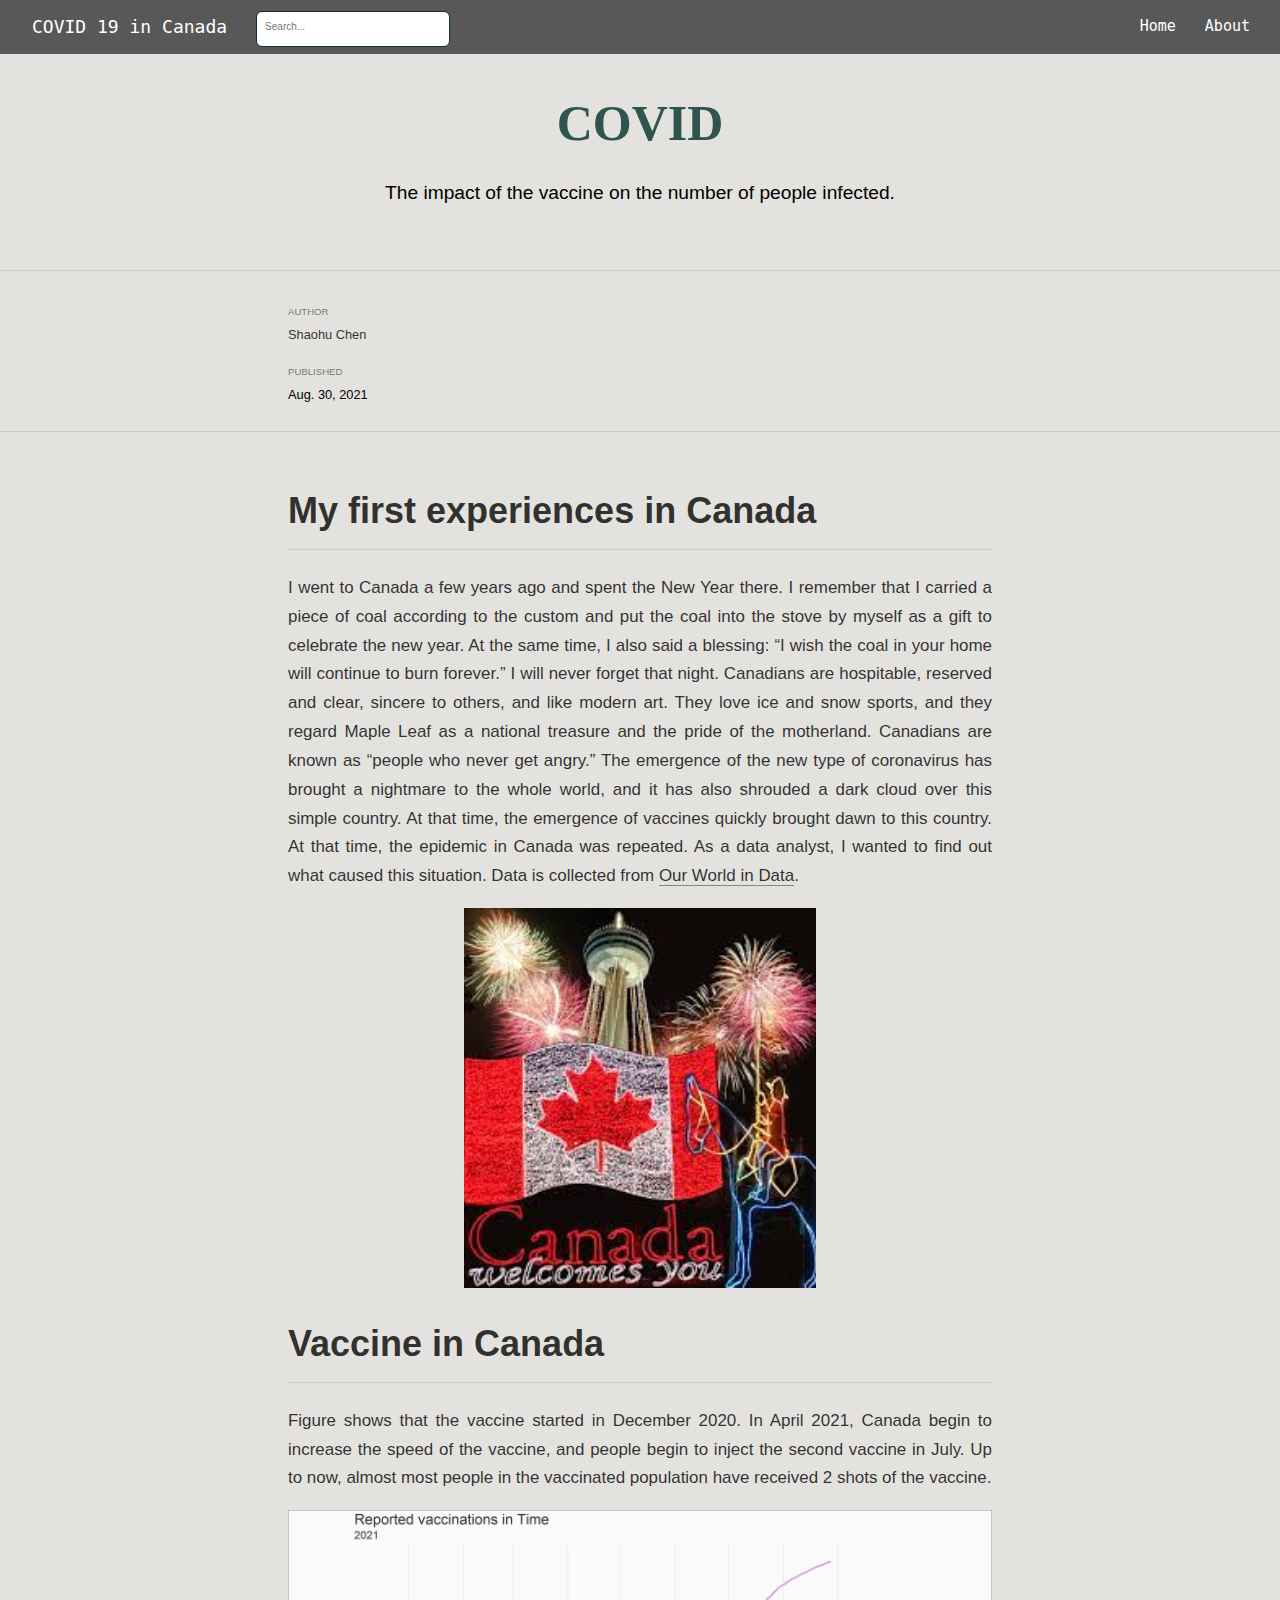
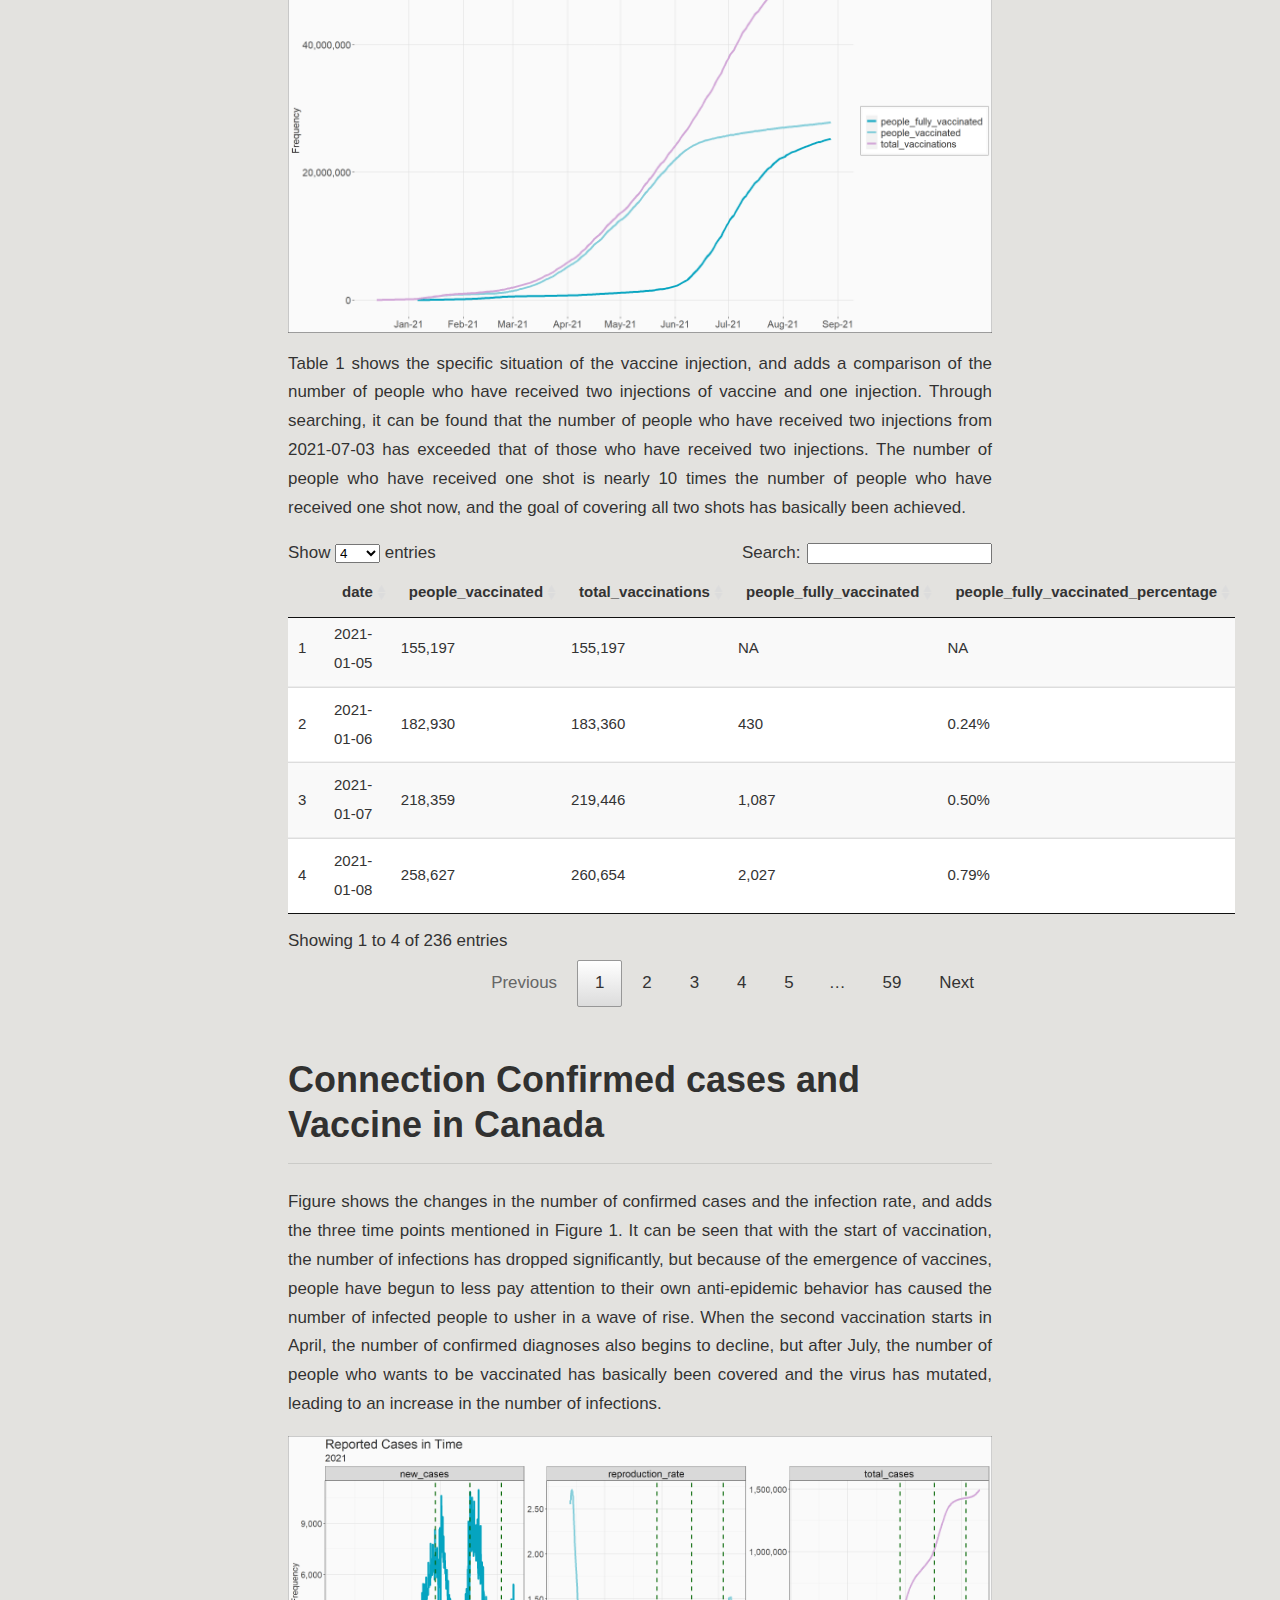
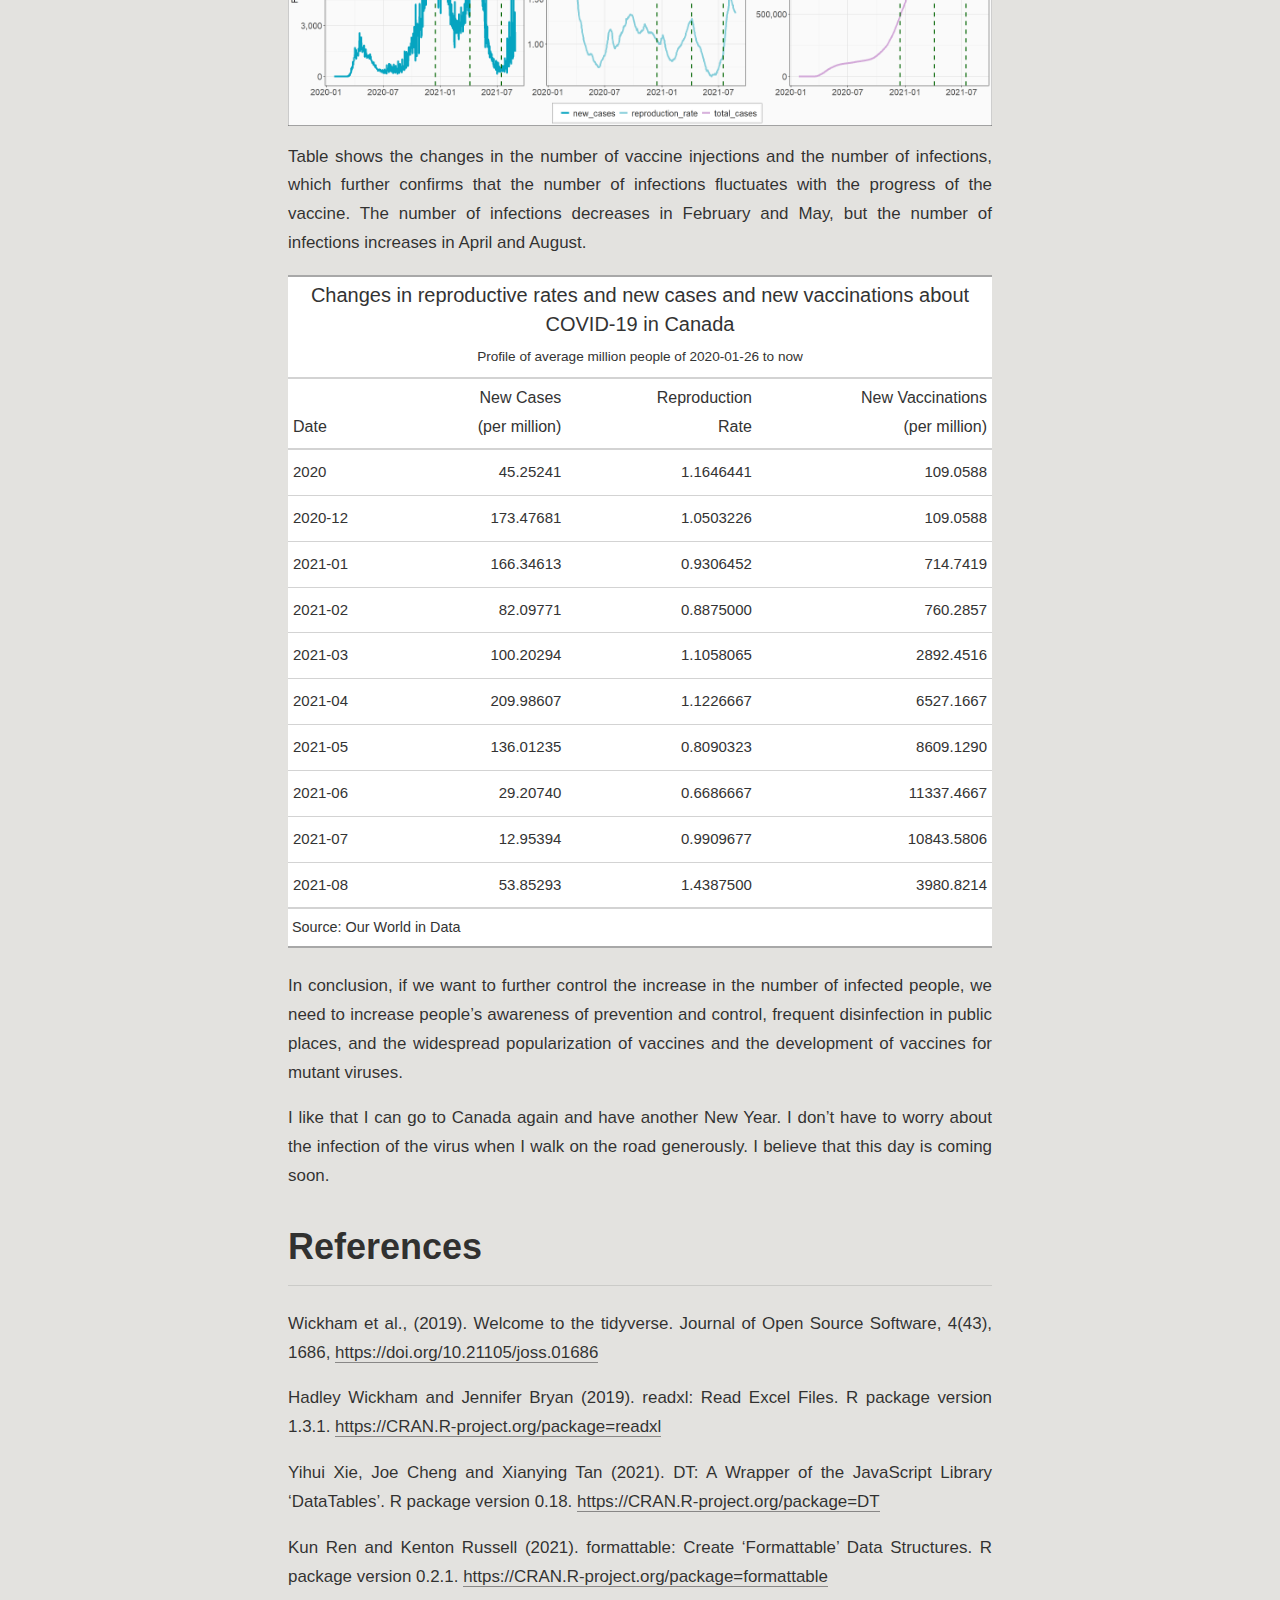
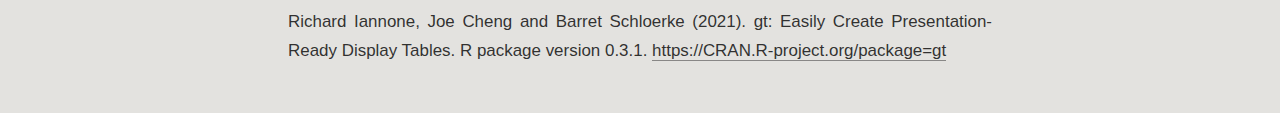
==== commit 847045cd: "add reference and stories" ====
--- a/docs/posts/2021-08-31-covid/index.html
+++ b/docs/posts/2021-08-31-covid/index.html
@@ -117,7 +117,7 @@
 <!--/radix_placeholder_rmarkdown_metadata-->
   
   <script type="text/json" id="radix-resource-manifest">
-  {"type":"character","attributes":{},"value":["covid_files/anchor-4.2.2/anchor.min.js","covid_files/bowser-1.9.3/bowser.min.js","covid_files/crosstalk-1.1.1/css/crosstalk.css","covid_files/crosstalk-1.1.1/js/crosstalk.js","covid_files/crosstalk-1.1.1/js/crosstalk.js.map","covid_files/crosstalk-1.1.1/js/crosstalk.min.js","covid_files/crosstalk-1.1.1/js/crosstalk.min.js.map","covid_files/datatables-binding-0.18/datatables.js","covid_files/datatables-css-0.0.0/datatables-crosstalk.css","covid_files/distill-2.2.21/template.v2.js","covid_files/dt-core-1.10.20/css/jquery.dataTables.extra.css","covid_files/dt-core-1.10.20/css/jquery.dataTables.min.css","covid_files/dt-core-1.10.20/js/jquery.dataTables.min.js","covid_files/figure-html5/Fig1 -1.png","covid_files/figure-html5/Fig2-1.png","covid_files/figure-html5/unnamed-chunk-2-1.png","covid_files/figure-html5/unnamed-chunk-3-1.png","covid_files/figure-html5/unnamed-chunk-4-1.png","covid_files/header-attrs-2.9/header-attrs.js","covid_files/htmlwidgets-1.5.3/htmlwidgets.js","covid_files/jquery-3.5.1/jquery-AUTHORS.txt","covid_files/jquery-3.5.1/jquery.js","covid_files/jquery-3.5.1/jquery.min.js","covid_files/jquery-3.5.1/jquery.min.map","covid_files/popper-2.6.0/popper.min.js","covid_files/tippy-6.2.7/tippy-bundle.umd.min.js","covid_files/tippy-6.2.7/tippy-light-border.css","covid_files/tippy-6.2.7/tippy.css","covid_files/tippy-6.2.7/tippy.umd.min.js","covid_files/webcomponents-2.0.0/webcomponents.js","data/owid-covid-data.xls"]}
+  {"type":"character","attributes":{},"value":["covid_files/anchor-4.2.2/anchor.min.js","covid_files/bowser-1.9.3/bowser.min.js","covid_files/crosstalk-1.1.1/css/crosstalk.css","covid_files/crosstalk-1.1.1/js/crosstalk.js","covid_files/crosstalk-1.1.1/js/crosstalk.js.map","covid_files/crosstalk-1.1.1/js/crosstalk.min.js","covid_files/crosstalk-1.1.1/js/crosstalk.min.js.map","covid_files/datatables-binding-0.18/datatables.js","covid_files/datatables-css-0.0.0/datatables-crosstalk.css","covid_files/distill-2.2.21/template.v2.js","covid_files/dt-core-1.10.20/css/jquery.dataTables.extra.css","covid_files/dt-core-1.10.20/css/jquery.dataTables.min.css","covid_files/dt-core-1.10.20/js/jquery.dataTables.min.js","covid_files/figure-html5/Fig1 -1.png","covid_files/figure-html5/Fig2-1.png","covid_files/figure-html5/unnamed-chunk-2-1.png","covid_files/figure-html5/unnamed-chunk-3-1.png","covid_files/figure-html5/unnamed-chunk-4-1.png","covid_files/header-attrs-2.9/header-attrs.js","covid_files/htmlwidgets-1.5.3/htmlwidgets.js","covid_files/jquery-3.5.1/jquery-AUTHORS.txt","covid_files/jquery-3.5.1/jquery.js","covid_files/jquery-3.5.1/jquery.min.js","covid_files/jquery-3.5.1/jquery.min.map","covid_files/popper-2.6.0/popper.min.js","covid_files/tippy-6.2.7/tippy-bundle.umd.min.js","covid_files/tippy-6.2.7/tippy-light-border.css","covid_files/tippy-6.2.7/tippy.css","covid_files/tippy-6.2.7/tippy.umd.min.js","covid_files/webcomponents-2.0.0/webcomponents.js","data/owid-covid-data.xls","images/canada_newyear.jpg"]}
   </script>
   <!--radix_placeholder_navigation_in_header-->
 <meta name="distill:offset" content="../.."/>
@@ -2068,6 +2068,21 @@
     font-size: 34px;
 }
 
+d-title p {
+    font-weight: 300;
+    font-size: 1.2rem;
+    line-height: 1.55em;
+    grid-column: text;
+    text-align: center;
+}
+
+d-article p, d-article ul, d-article ol, d-article blockquote {
+    margin-top: 0;
+    margin-bottom: 1em;
+    margin-left: 0;
+    margin-right: 0;
+    text-align: justify;
+}
 
 
 body {background-color: #E3E2DF;
@@ -2138,7 +2153,13 @@
 <div class="layout-chunk" data-layout="l-body">
 
 </div>
-<p>Figure 1 shows that the vaccine started in December 2020. In April 2021, Canada began to increase the speed of the vaccine, and people began to inject the second vaccine in July. Up to now, almost most people in the vaccinated population have received 2 shots of the vaccine.</p>
+<h2 id="my-first-experiences-in-canada">My first experiences in Canada</h2>
+<p>I went to Canada a few years ago and spent the New Year there. I remember that I carried a piece of coal according to the custom and put the coal into the stove by myself as a gift to celebrate the new year. At the same time, I also said a blessing: “I wish the coal in your home will continue to burn forever.” I will never forget that night. Canadians are hospitable, reserved and clear, sincere to others, and like modern art. They love ice and snow sports, and they regard Maple Leaf as a national treasure and the pride of the motherland. Canadians are known as “people who never get angry.” The emergence of the new type of coronavirus has brought a nightmare to the whole world, and it has also shrouded a dark cloud over this simple country. At that time, the emergence of vaccines quickly brought dawn to this country. At that time, the epidemic in Canada was repeated. As a data analyst, I wanted to find out what caused this situation. Data is collected from <a href="https://ourworldindata.org/covid-vaccinations?country=CAN">Our World in Data</a>.</p>
+<div class="layout-chunk" data-layout="l-body">
+<p><img src="images/canada_newyear.jpg" width="50%" style="display: block; margin: auto;" /></p>
+</div>
+<h2 id="vaccine-in-canada">Vaccine in Canada</h2>
+<p>Figure shows that the vaccine started in December 2020. In April 2021, Canada begin to increase the speed of the vaccine, and people begin to inject the second vaccine in July. Up to now, almost most people in the vaccinated population have received 2 shots of the vaccine.</p>
 <div class="layout-chunk" data-layout="l-body">
 <p><img src="covid_files/figure-html5/Fig1%20-1.png" width="1440" style="display: block; margin: auto;" /></p>
 </div>
@@ -2147,11 +2168,12 @@
 <div id="htmlwidget-a6c698e24302276eae85" style="width:100%;height:auto;" class="datatables html-widget"></div>
 <script type="application/json" data-for="htmlwidget-a6c698e24302276eae85">{"x":{"filter":"none","data":[["1","2","3","4","5","6","7","8","9","10","11","12","13","14","15","16","17","18","19","20","21","22","23","24","25","26","27","28","29","30","31","32","33","34","35","36","37","38","39","40","41","42","43","44","45","46","47","48","49","50","51","52","53","54","55","56","57","58","59","60","61","62","63","64","65","66","67","68","69","70","71","72","73","74","75","76","77","78","79","80","81","82","83","84","85","86","87","88","89","90","91","92","93","94","95","96","97","98","99","100","101","102","103","104","105","106","107","108","109","110","111","112","113","114","115","116","117","118","119","120","121","122","123","124","125","126","127","128","129","130","131","132","133","134","135","136","137","138","139","140","141","142","143","144","145","146","147","148","149","150","151","152","153","154","155","156","157","158","159","160","161","162","163","164","165","166","167","168","169","170","171","172","173","174","175","176","177","178","179","180","181","182","183","184","185","186","187","188","189","190","191","192","193","194","195","196","197","198","199","200","201","202","203","204","205","206","207","208","209","210","211","212","213","214","215","216","217","218","219","220","221","222","223","224","225","226","227","228","229","230","231","232","233","234","235","236"],["2021-01-05","2021-01-06","2021-01-07","2021-01-08","2021-01-09","2021-01-10","2021-01-11","2021-01-12","2021-01-13","2021-01-14","2021-01-15","2021-01-16","2021-01-17","2021-01-18","2021-01-19","2021-01-20","2021-01-21","2021-01-22","2021-01-23","2021-01-24","2021-01-25","2021-01-26","2021-01-27","2021-01-28","2021-01-29","2021-01-30","2021-01-31","2021-02-01","2021-02-02","2021-02-03","2021-02-04","2021-02-05","2021-02-06","2021-02-07","2021-02-08","2021-02-09","2021-02-10","2021-02-11","2021-02-12","2021-02-13","2021-02-14","2021-02-15","2021-02-16","2021-02-17","2021-02-18","2021-02-19","2021-02-20","2021-02-21","2021-02-22","2021-02-23","2021-02-24","2021-02-25","2021-02-26","2021-02-27","2021-02-28","2021-03-01","2021-03-02","2021-03-03","2021-03-04","2021-03-05","2021-03-06","2021-03-07","2021-03-08","2021-03-09","2021-03-10","2021-03-11","2021-03-12","2021-03-13","2021-03-14","2021-03-15","2021-03-16","2021-03-17","2021-03-18","2021-03-19","2021-03-20","2021-03-21","2021-03-22","2021-03-23","2021-03-24","2021-03-25","2021-03-26","2021-03-27","2021-03-28","2021-03-29","2021-03-30","2021-03-31","2021-04-01","2021-04-02","2021-04-03","2021-04-04","2021-04-05","2021-04-06","2021-04-07","2021-04-08","2021-04-09","2021-04-10","2021-04-11","2021-04-12","2021-04-13","2021-04-14","2021-04-15","2021-04-16","2021-04-17","2021-04-18","2021-04-19","2021-04-20","2021-04-21","2021-04-22","2021-04-23","2021-04-24","2021-04-25","2021-04-26","2021-04-27","2021-04-28","2021-04-29","2021-04-30","2021-05-01","2021-05-02","2021-05-03","2021-05-04","2021-05-05","2021-05-06","2021-05-07","2021-05-08","2021-05-09","2021-05-10","2021-05-11","2021-05-12","2021-05-13","2021-05-14","2021-05-15","2021-05-16","2021-05-17","2021-05-18","2021-05-19","2021-05-20","2021-05-21","2021-05-22","2021-05-23","2021-05-24","2021-05-25","2021-05-26","2021-05-27","2021-05-28","2021-05-29","2021-05-30","2021-05-31","2021-06-01","2021-06-02","2021-06-03","2021-06-04","2021-06-05","2021-06-06","2021-06-07","2021-06-08","2021-06-09","2021-06-10","2021-06-11","2021-06-12","2021-06-13","2021-06-14","2021-06-15","2021-06-16","2021-06-17","2021-06-18","2021-06-19","2021-06-20","2021-06-21","2021-06-22","2021-06-23","2021-06-24","2021-06-25","2021-06-26","2021-06-27","2021-06-28","2021-06-29","2021-06-30","2021-07-01","2021-07-02","2021-07-03","2021-07-04","2021-07-05","2021-07-06","2021-07-07","2021-07-08","2021-07-09","2021-07-10","2021-07-11","2021-07-12","2021-07-13","2021-07-14","2021-07-15","2021-07-16","2021-07-17","2021-07-18","2021-07-19","2021-07-20","2021-07-21","2021-07-22","2021-07-23","2021-07-24","2021-07-25","2021-07-26","2021-07-27","2021-07-28","2021-07-29","2021-07-30","2021-07-31","2021-08-01","2021-08-02","2021-08-03","2021-08-04","2021-08-05","2021-08-06","2021-08-07","2021-08-08","2021-08-09","2021-08-10","2021-08-11","2021-08-12","2021-08-13","2021-08-14","2021-08-15","2021-08-16","2021-08-17","2021-08-18","2021-08-19","2021-08-20","2021-08-21","2021-08-22","2021-08-23","2021-08-24","2021-08-25","2021-08-26","2021-08-27","2021-08-28"],["155,197","182,930","218,359","258,627","293,301","316,661","356,107","385,470","407,278","445,000","489,693","524,177","550,438","593,632","629,268","659,194","695,612","727,115","747,434","760,010","775,296","795,643","809,128","824,083","836,024","842,711","845,339","859,175","867,115","871,335","877,629","887,398","895,383","900,713","911,312","920,458","930,286","942,589","955,013","967,606","971,168","972,779","981,148","985,975","993,291","1,016,579","1,049,514","1,078,899","1,108,564","1,138,700","1,170,515","1,212,595","1,266,731","1,320,653","1,362,034","1,407,961","1,470,034","1,537,273","1,610,535","1,693,203","1,765,405","1,821,470","1,898,266","1,964,221","2,037,806","2,131,666","2,239,490","2,340,676","2,431,332","2,550,387","2,666,388","2,799,925","2,950,647","3,107,711","3,236,471","3,324,329","3,467,046","3,585,845","3,751,505","3,934,959","4,143,640","4,304,842","4,447,302","4,629,020","4,791,415","5,004,406","5,200,717","5,356,913","5,553,604","5,667,707","5,836,927","6,027,659","6,243,477","6,488,833","6,788,921","7,020,562","7,198,857","7,515,239","7,772,264","8,058,263","8,350,721","8,641,720","8,871,849","9,067,412","9,309,934","9,536,454","9,840,205","10,184,121","10,533,458","10,804,552","11,026,753","11,280,635","11,518,249","11,764,830","12,049,818","12,330,084","12,534,545","12,696,698","12,914,613","13,128,106","13,394,105","13,728,528","14,104,164","14,411,049","14,674,577","14,991,030","15,272,541","15,596,419","15,961,692","16,363,943","16,703,298","17,004,917","17,381,262","17,638,053","17,958,575","18,312,021","18,748,185","19,088,516","19,372,979","19,709,001","19,942,129","20,195,328","20,539,206","20,932,071","21,207,890","21,458,697","21,783,824","22,007,819","22,258,278","22,530,589","22,825,634","23,057,551","23,253,261","23,507,511","23,670,710","23,835,779","24,010,935","24,195,150","24,311,588","24,429,078","24,559,731","24,677,550","24,775,947","24,880,007","24,976,923","25,043,879","25,105,109","25,186,098","25,251,515","25,311,357","25,380,107","25,440,005","25,483,314","25,525,737","25,610,293","25,666,429","25,722,762","25,760,431","25,821,859","25,851,422","25,882,481","25,941,026","25,988,670","26,032,537","26,093,012","26,145,631","26,178,558","26,206,748","26,262,399","26,301,108","26,346,634","26,392,399","26,439,790","26,471,443","26,495,816","26,541,095","26,579,062","26,618,984","26,661,660","26,704,589","26,733,653","26,757,373","26,801,722","26,839,096","26,878,305","26,917,700","26,958,920","26,981,803","27,000,622","27,012,927","27,057,050","27,089,153","27,124,178","27,157,802","27,178,380","27,194,945","27,232,954","27,259,827","27,288,715","27,321,586","27,356,765","27,376,948","27,396,288","27,434,284","27,464,649","27,495,708","27,533,688","27,571,050","27,593,583","27,612,197","27,648,631","27,681,967","27,718,436","27,760,576","27,801,928","27,822,236"],["155,197","183,360","219,446","260,654","296,241","319,603","359,049","388,493","419,209","459,492","507,687","543,291","570,742","614,666","653,653","696,242","738,864","776,606","801,238","816,451","839,949","868,454","891,324","916,027","937,199","952,212","957,229","975,492","988,202","1,001,468","1,020,066","1,042,901","1,064,370","1,077,297","1,098,746","1,124,517","1,154,277","1,186,689","1,221,839","1,255,076","1,272,900","1,282,761","1,308,918","1,329,398","1,356,423","1,404,273","1,453,980","1,496,377","1,558,110","1,606,472","1,652,562","1,711,455","1,778,706","1,840,435","1,887,059","1,946,200","2,018,238","2,091,700","2,169,417","2,255,174","2,329,622","2,387,189","2,473,868","2,543,253","2,621,289","2,719,317","2,830,164","2,934,007","3,026,665","3,151,305","3,271,309","3,409,996","3,566,328","3,729,312","3,862,685","3,954,285","4,100,558","4,223,272","4,393,876","4,583,950","4,800,931","4,967,497","5,113,935","5,301,234","5,470,884","5,690,380","5,896,845","6,057,090","6,258,003","6,372,110","6,555,389","6,758,617","6,990,144","7,252,560","7,569,321","7,814,748","7,996,122","8,330,898","8,601,331","8,898,865","9,205,307","9,525,732","9,779,909","9,980,626","10,243,418","10,481,418","10,798,150","11,158,636","11,526,938","11,813,201","12,045,041","12,307,785","12,564,325","12,826,266","13,131,871","13,420,198","13,652,375","13,825,476","14,051,490","14,284,234","14,568,067","14,924,694","15,325,183","15,652,046","15,923,508","16,258,155","16,557,932","16,904,709","17,297,879","17,734,322","18,098,814","18,415,880","18,805,903","19,088,798","19,444,593","19,841,562","20,329,783","20,718,109","21,026,606","21,381,544","21,637,723","21,939,046","22,347,313","22,810,709","23,157,029","23,472,216","23,862,397","24,169,346","24,522,064","24,933,524","25,397,448","25,772,487","26,095,464","26,503,428","26,855,647","27,257,774","27,729,564","28,240,474","28,644,442","29,023,531","29,470,746","29,917,852","30,379,626","30,885,092","31,417,347","31,836,378","32,189,274","32,598,064","33,070,640","33,585,366","34,174,571","34,694,975","35,135,821","35,495,821","36,199,547","36,776,212","37,384,820","37,824,663","38,417,799","38,777,042","39,098,901","39,701,386","40,187,887","40,691,665","41,312,866","41,859,123","42,223,929","42,509,643","43,014,172","43,429,836","43,856,641","44,293,659","44,726,461","45,027,522","45,252,632","45,679,090","46,016,453","46,402,153","46,783,901","47,140,311","47,388,172","47,585,222","47,976,246","48,255,004","48,530,223","48,799,649","49,060,682","49,230,614","49,362,830","49,455,025","49,762,425","49,930,786","50,121,242","50,297,342","50,422,627","50,519,645","50,712,946","50,850,367","50,988,809","51,142,544","51,290,984","51,402,274","51,500,860","51,671,719","51,810,476","51,936,190","52,074,770","52,203,277","52,303,664","52,379,446","52,507,207","52,626,360","52,733,361","52,858,958","52,976,874","53,057,379"],["NA","430","1,087","2,027","2,940","2,942","2,942","3,023","11,931","14,492","17,994","19,114","20,304","21,034","24,385","37,048","43,252","49,491","53,804","56,441","64,653","72,811","82,196","91,944","101,175","109,501","111,890","116,317","121,087","130,133","142,437","155,503","168,987","176,584","187,434","204,059","223,991","244,100","266,826","287,470","301,732","309,982","327,770","343,423","363,132","387,694","404,466","417,478","449,546","467,772","482,047","498,860","511,975","519,782","525,025","538,239","548,204","554,427","558,882","561,971","564,217","565,719","575,602","579,032","583,483","587,651","590,674","593,331","595,333","600,918","604,921","610,071","615,681","621,601","626,214","629,956","633,512","637,427","642,371","648,991","657,291","662,655","666,633","672,214","679,469","685,974","696,128","700,177","704,399","704,403","718,462","730,958","746,667","763,727","780,400","794,186","797,265","815,659","829,067","840,602","854,586","884,012","908,060","913,214","933,484","944,964","957,945","974,515","993,480","1,008,649","1,018,288","1,027,150","1,046,076","1,061,436","1,082,053","1,090,114","1,117,830","1,128,778","1,136,877","1,156,128","1,173,962","1,196,166","1,221,019","1,240,997","1,248,931","1,267,125","1,285,391","1,308,290","1,336,187","1,370,379","1,395,516","1,410,963","1,424,641","1,450,745","1,486,018","1,529,541","1,581,598","1,629,593","1,653,627","1,672,543","1,695,594","1,743,718","1,808,107","1,878,638","1,949,139","2,013,519","2,078,573","2,161,527","2,263,786","2,402,935","2,571,814","2,714,936","2,842,203","2,995,917","3,184,937","3,421,995","3,718,629","4,045,324","4,332,854","4,594,453","4,911,015","5,240,302","5,603,679","6,005,085","6,440,424","6,792,499","7,084,165","7,411,966","7,819,125","8,274,009","8,794,464","9,254,970","9,652,507","9,970,084","10,589,254","11,109,783","11,662,058","12,064,232","12,595,940","12,925,620","13,216,420","13,760,360","14,199,217","14,659,128","15,219,854","15,713,492","16,045,371","16,302,895","16,751,773","17,128,728","17,510,007","17,901,260","18,286,671","18,556,079","18,756,816","19,137,995","19,437,391","19,783,169","20,122,241","20,435,722","20,654,519","20,827,849","21,174,524","21,415,908","21,651,918","21,881,949","22,101,762","22,248,811","22,362,208","22,442,098","22,705,375","22,841,633","22,997,064","23,139,540","23,244,247","23,324,700","23,479,992","23,590,540","23,700,094","23,820,958","23,934,219","24,025,326","24,104,572","24,237,435","24,345,827","24,440,482","24,541,082","24,632,227","24,710,081","24,767,249","24,858,576","24,944,393","25,014,925","25,098,382","25,174,946","25,235,143"],[" NA","0.24%","0.50%","0.79%","1.01%","0.94%","0.83%","0.79%","3.02%","3.37%","3.81%","3.78%","3.83%","3.67%","4.03%","5.95%","6.63%","7.30%","7.76%","8.02%","9.10%","10.07%","11.31%","12.56%","13.77%","14.93%","15.26%","15.66%","16.23%","17.56%","19.37%","21.25%","23.26%","24.39%","25.89%","28.48%","31.71%","34.95%","38.77%","42.27%","45.07%","46.77%","50.17%","53.45%","57.63%","61.65%","62.70%","63.12%","68.21%","69.72%","70.02%","69.89%","67.83%","64.90%","62.73%","61.89%","59.47%","56.41%","53.14%","49.68%","46.97%","45.05%","43.52%","41.80%","40.12%","38.06%","35.82%","33.96%","32.43%","30.82%","29.34%","27.86%","26.37%","25.00%","23.99%","23.38%","22.36%","21.62%","20.66%","19.75%","18.85%","18.19%","17.63%","16.99%","16.52%","15.88%","15.45%","15.04%","14.53%","14.19%","14.04%","13.80%","13.58%","13.34%","12.99%","12.76%","12.45%","12.17%","11.94%","11.65%","11.40%","11.40%","11.40%","11.20%","11.14%","11.00%","10.78%","10.58%","10.41%","10.30%","10.17%","10.02%","9.99%","9.92%","9.87%","9.70%","9.79%","9.76%","9.65%","9.66%","9.61%","9.54%","9.48%","9.42%","9.30%","9.23%","9.19%","9.16%","9.14%","9.14%","9.12%","9.05%","8.93%","8.96%","9.02%","9.11%","9.21%","9.33%","9.33%","9.27%","9.29%","9.45%","9.65%","9.86%","10.12%","10.35%","10.55%","10.89%","11.32%","11.94%","12.70%","13.35%","13.92%","14.61%","15.55%","16.76%","18.33%","20.08%","21.69%","23.16%","24.99%","26.96%","29.23%","31.82%","34.74%","37.22%","39.31%","41.70%","44.85%","48.56%","53.02%","57.18%","60.97%","64.09%","70.50%","76.32%","82.94%","88.08%","95.24%","100.00%","104.35%","112.97%","120.44%","128.89%","139.98%","150.63%","158.34%","164.61%","176.14%","186.74%","198.15%","210.82%","224.29%","234.43%","242.37%","258.51%","272.17%","289.40%","307.71%","325.99%","339.76%","351.26%","376.29%","394.90%","414.28%","434.53%","455.03%","470.08%","482.11%","490.99%","521.76%","537.76%","557.22%","575.86%","590.84%","602.67%","625.64%","642.92%","660.42%","680.48%","699.31%","716.83%","732.28%","758.17%","780.61%","799.96%","820.06%","838.17%","856.95%","870.57%","890.97%","911.19%","925.28%","942.77%","958.32%","975.42%"]],"container":"<table class=\"display\">\n  <thead>\n    <tr>\n      <th> <\/th>\n      <th>date<\/th>\n      <th>people_vaccinated<\/th>\n      <th>total_vaccinations<\/th>\n      <th>people_fully_vaccinated<\/th>\n      <th>people_fully_vaccinated_percentage<\/th>\n    <\/tr>\n  <\/thead>\n<\/table>","options":{"pageLength":4,"order":[],"autoWidth":false,"orderClasses":false,"columnDefs":[{"orderable":false,"targets":0}],"lengthMenu":[4,10,25,50,100]}},"evals":[],"jsHooks":[]}</script>
 </div>
-<p>Figure 2 shows the changes in the number of confirmed cases and the infection rate, and added the three time points mentioned in Figure 1. It can be seen that with the start of vaccination, the number of infections has dropped significantly, but because of the emergence of vaccines, people have begun to less pay attention to their own anti-epidemic behavior has caused the number of infected people to usher in a wave of rise. When the second vaccination started in April, the number of confirmed diagnoses also began to decline, but after July, the number of people who wanted to be vaccinated has basically been covered and the virus has mutated, leading to an increase in the number of infections.</p>
+<h2 id="connection-confirmed-cases-and-vaccine-in-canada">Connection Confirmed cases and Vaccine in Canada</h2>
+<p>Figure shows the changes in the number of confirmed cases and the infection rate, and adds the three time points mentioned in Figure 1. It can be seen that with the start of vaccination, the number of infections has dropped significantly, but because of the emergence of vaccines, people have begun to less pay attention to their own anti-epidemic behavior has caused the number of infected people to usher in a wave of rise. When the second vaccination starts in April, the number of confirmed diagnoses also begins to decline, but after July, the number of people who wants to be vaccinated has basically been covered and the virus has mutated, leading to an increase in the number of infections.</p>
 <div class="layout-chunk" data-layout="l-body">
 <p><img src="covid_files/figure-html5/Fig2-1.png" width="1632" style="display: block; margin: auto;" /></p>
 </div>
-<p>Table 2 shows the changes in the number of vaccine injections and the number of infections, which further confirms that the number of infections fluctuates with the progress of the vaccine. The number of infections decreased in February and May, but the number of infections increased in April and August.</p>
+<p>Table shows the changes in the number of vaccine injections and the number of infections, which further confirms that the number of infections fluctuates with the progress of the vaccine. The number of infections decreases in February and May, but the number of infections increases in April and August.</p>
 <div class="layout-chunk" data-layout="l-body">
 <div id="ggycdchoof" style="overflow-x:auto;overflow-y:auto;width:auto;height:auto;">
 <style>html {
@@ -2560,6 +2582,13 @@
 </div>
 </div>
 <p>In conclusion, if we want to further control the increase in the number of infected people, we need to increase people’s awareness of prevention and control, frequent disinfection in public places, and the widespread popularization of vaccines and the development of vaccines for mutant viruses.</p>
+<p>I like that I can go to Canada again and have another New Year. I don’t have to worry about the infection of the virus when I walk on the road generously. I believe that this day is coming soon.</p>
+<h2 id="references">References</h2>
+<p>Wickham et al., (2019). Welcome to the tidyverse. Journal of Open Source Software, 4(43), 1686, <a href="https://doi.org/10.21105/joss.01686" class="uri">https://doi.org/10.21105/joss.01686</a></p>
+<p>Hadley Wickham and Jennifer Bryan (2019). readxl: Read Excel Files. R package version 1.3.1. <a href="https://CRAN.R-project.org/package=readxl" class="uri">https://CRAN.R-project.org/package=readxl</a></p>
+<p>Yihui Xie, Joe Cheng and Xianying Tan (2021). DT: A Wrapper of the JavaScript Library ‘DataTables’. R package version 0.18. <a href="https://CRAN.R-project.org/package=DT" class="uri">https://CRAN.R-project.org/package=DT</a></p>
+<p>Kun Ren and Kenton Russell (2021). formattable: Create ‘Formattable’ Data Structures. R package version 0.2.1. <a href="https://CRAN.R-project.org/package=formattable" class="uri">https://CRAN.R-project.org/package=formattable</a></p>
+<p>Richard Iannone, Joe Cheng and Barret Schloerke (2021). gt: Easily Create Presentation-Ready Display Tables. R package version 0.3.1. <a href="https://CRAN.R-project.org/package=gt" class="uri">https://CRAN.R-project.org/package=gt</a></p>
 <div class="sourceCode" id="cb1"><pre class="sourceCode r distill-force-highlighting-css"><code class="sourceCode r"></code></pre></div>
 <!--radix_placeholder_article_footer-->
 <!--/radix_placeholder_article_footer-->
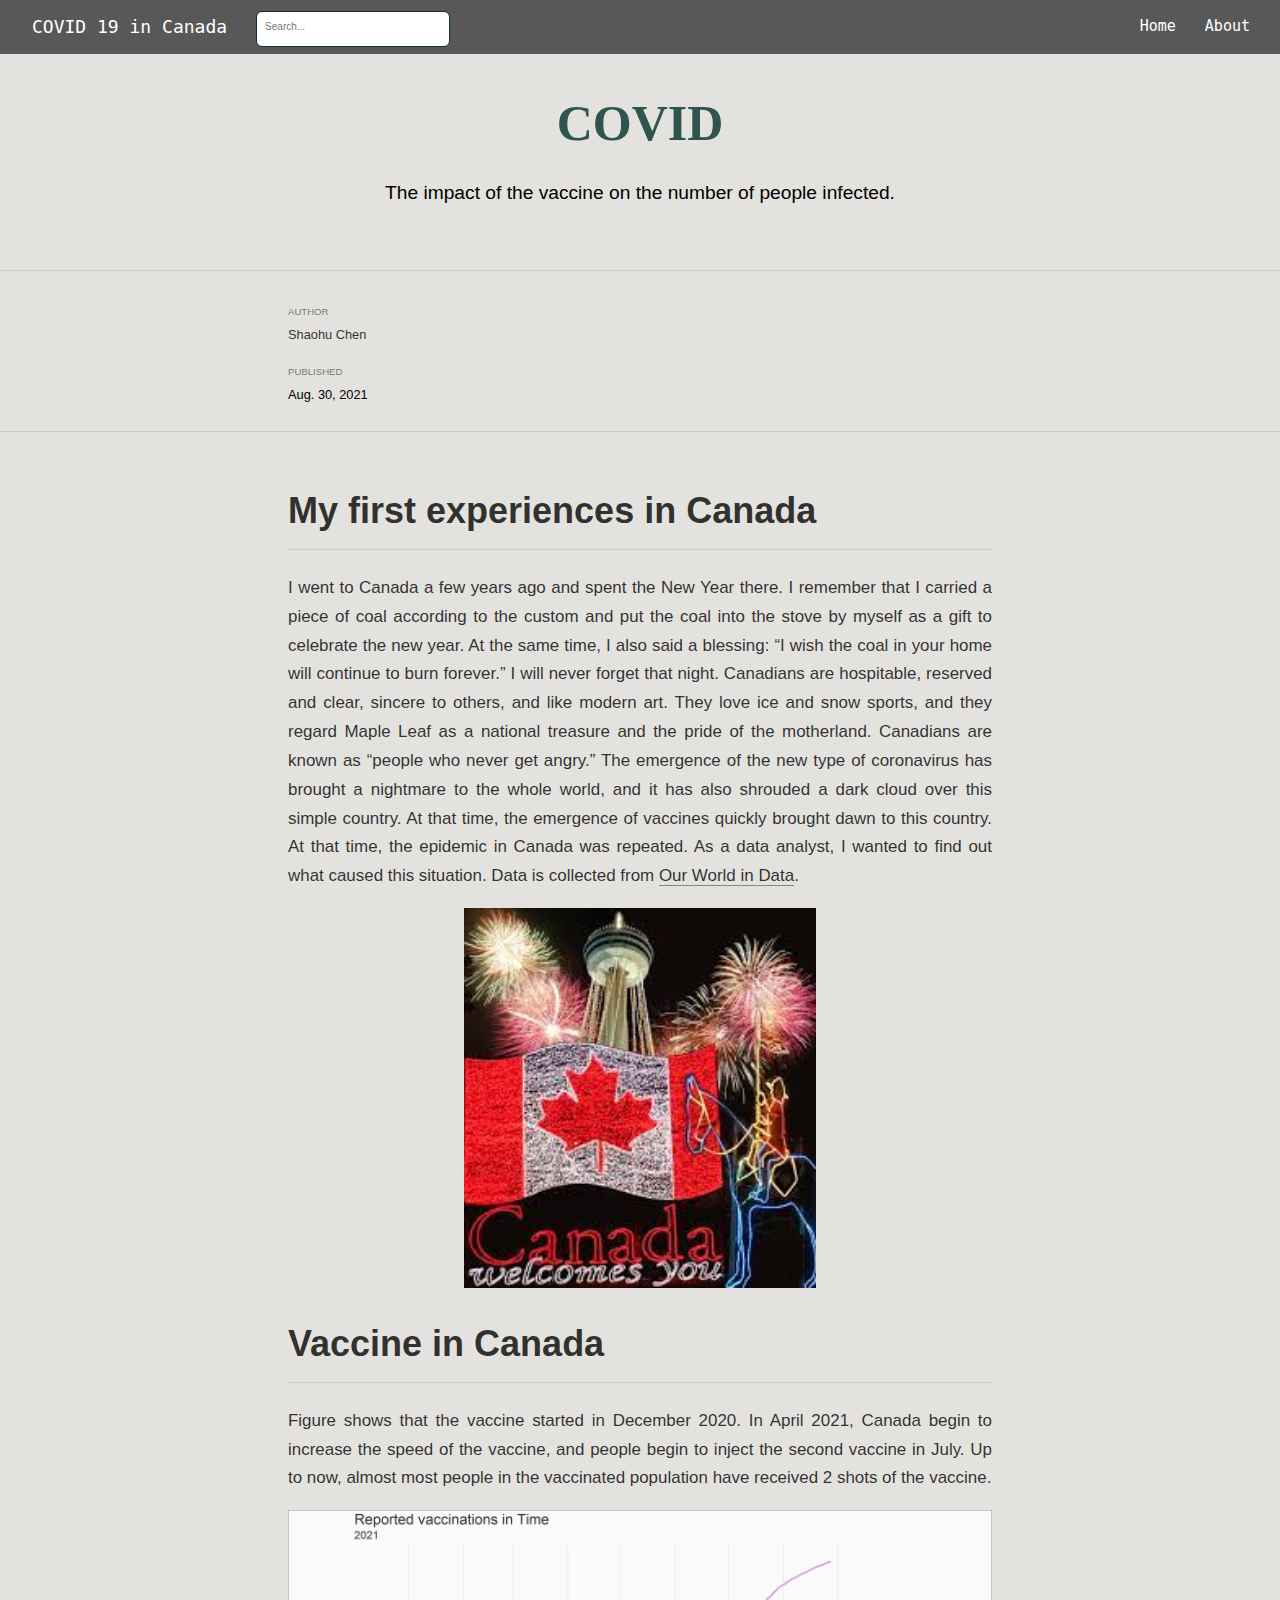
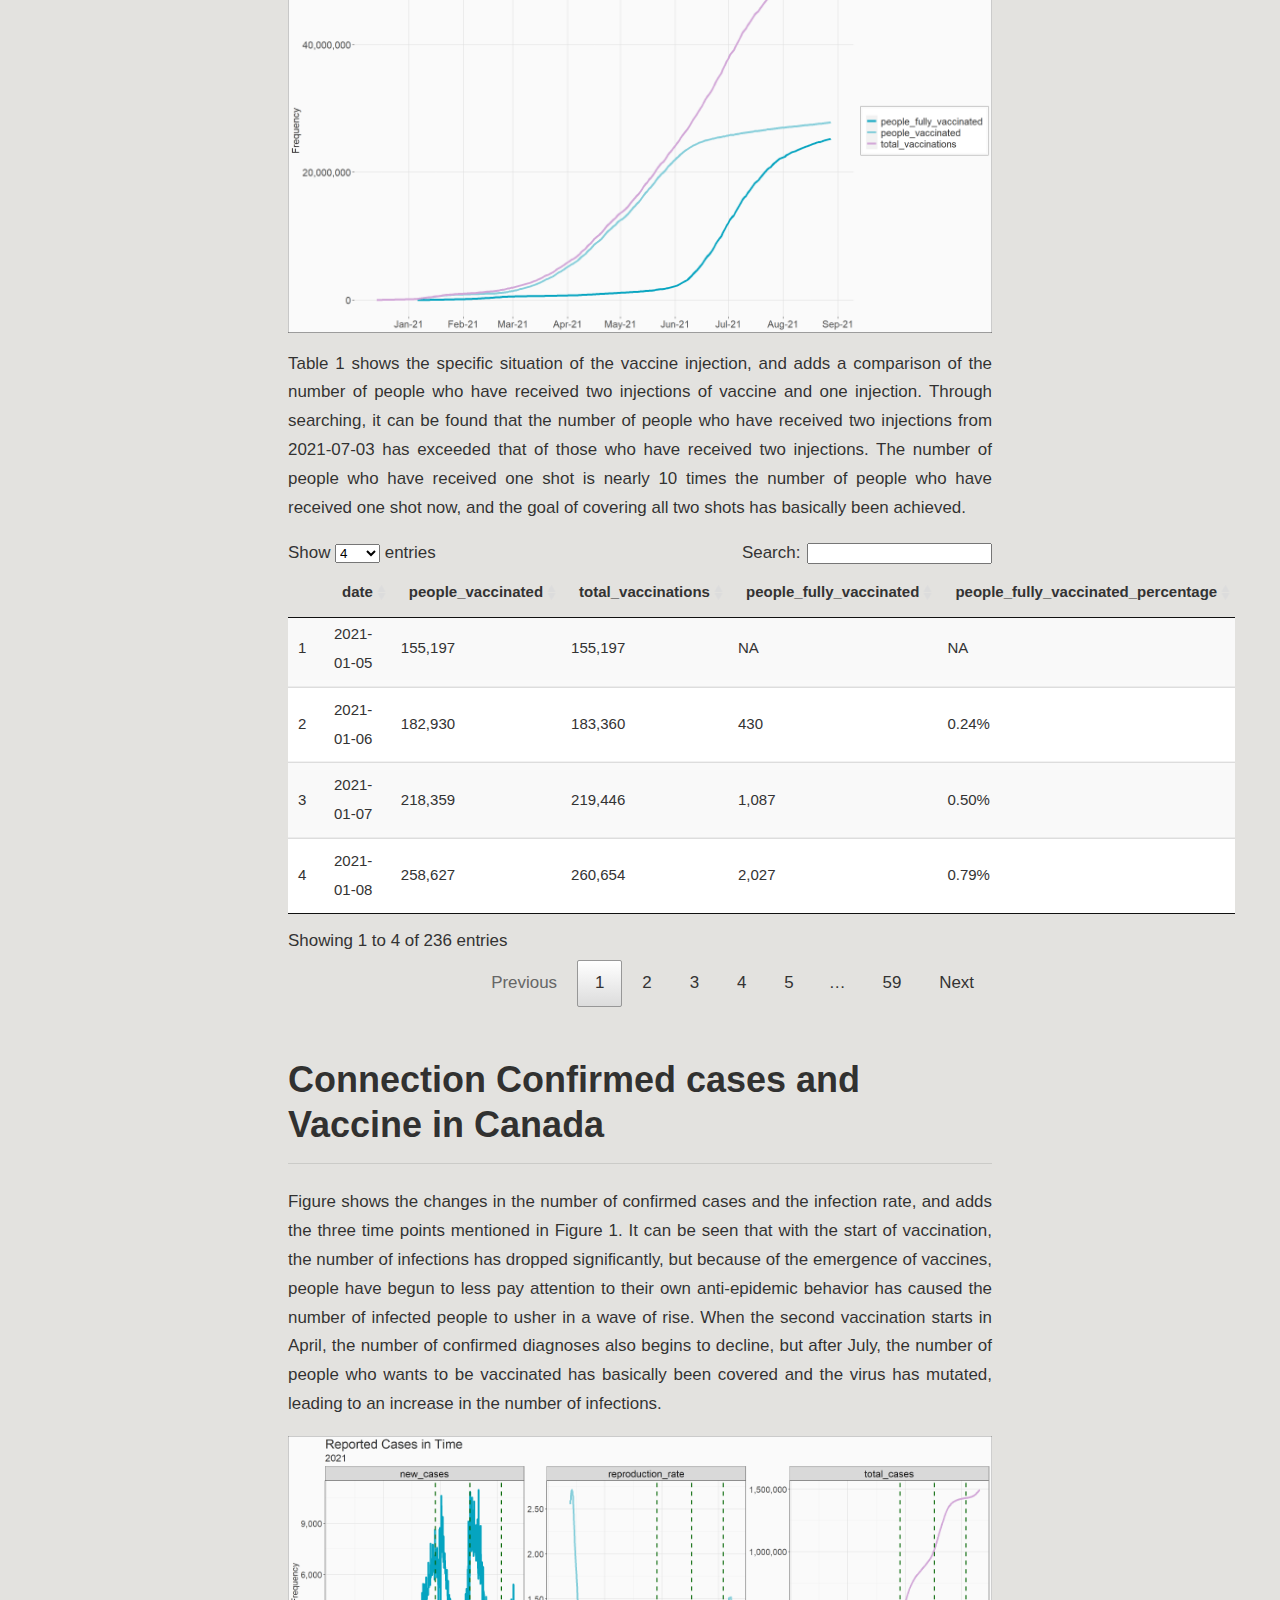
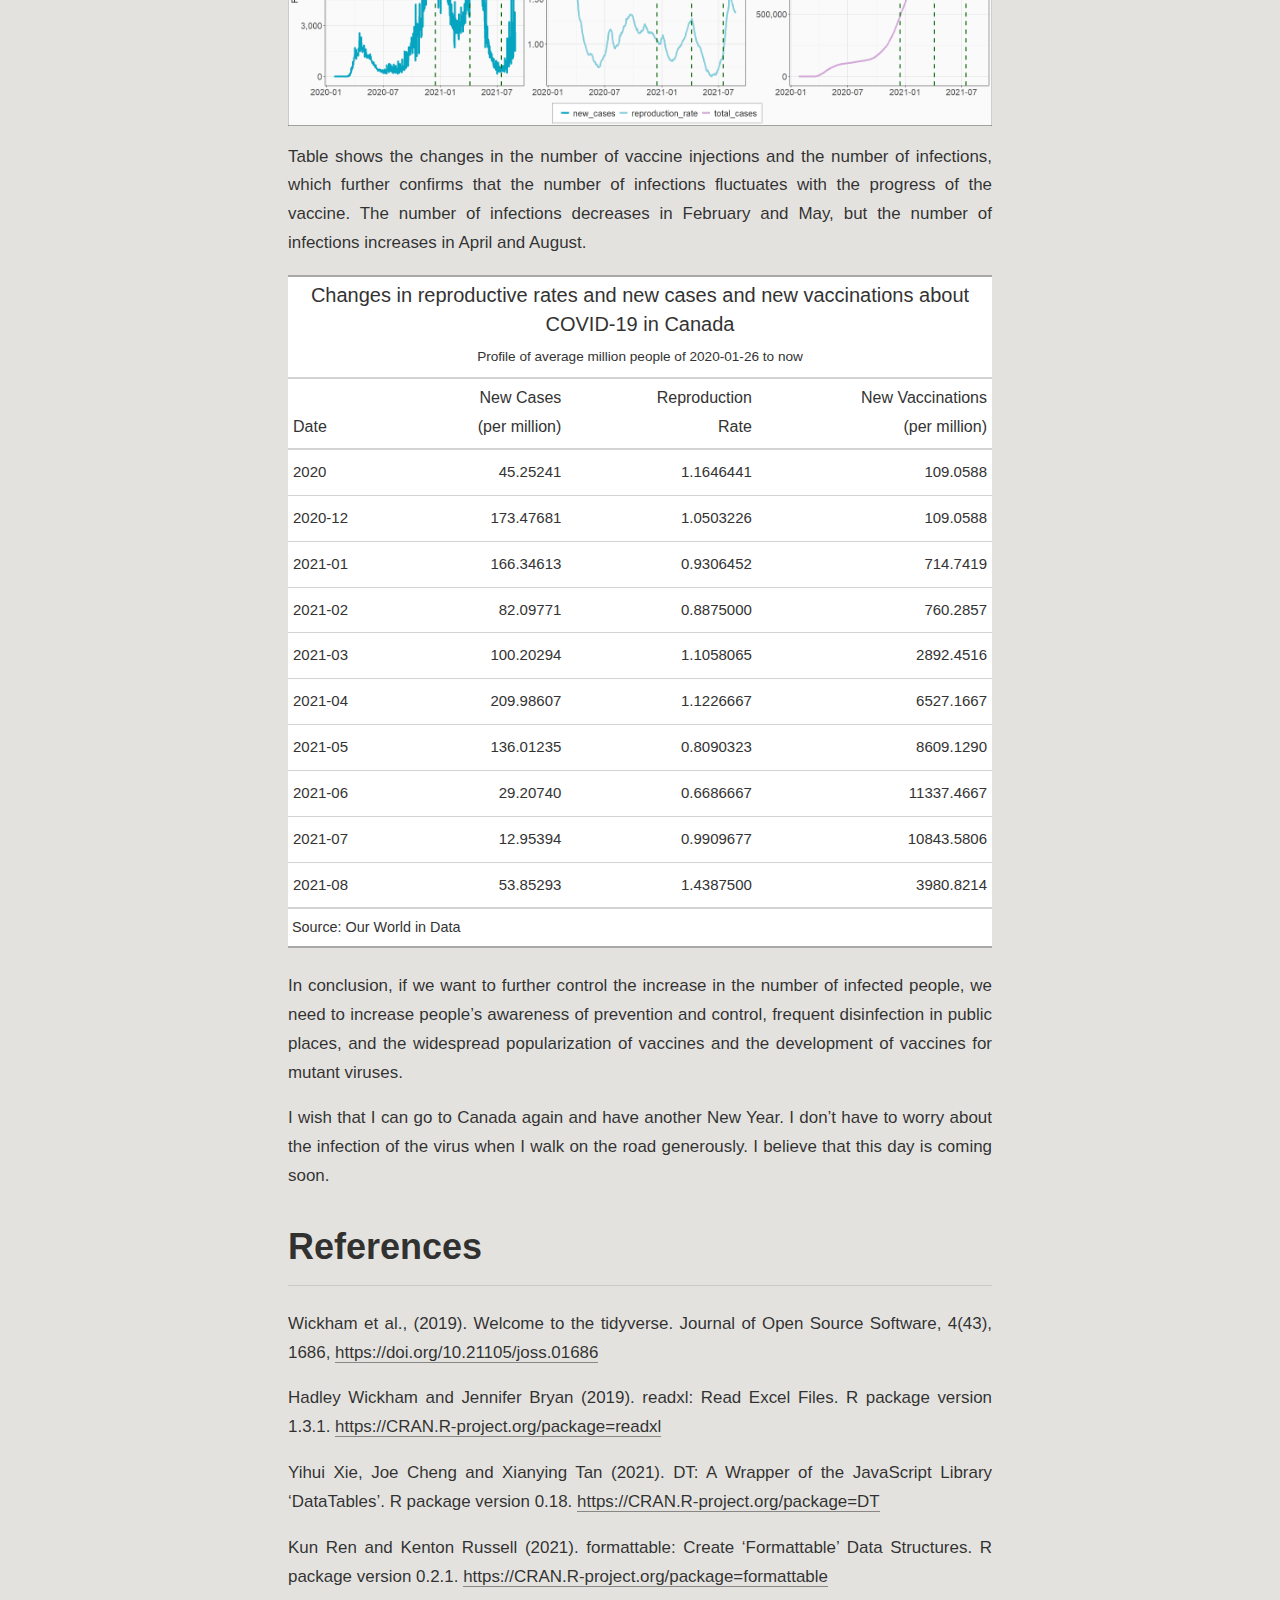
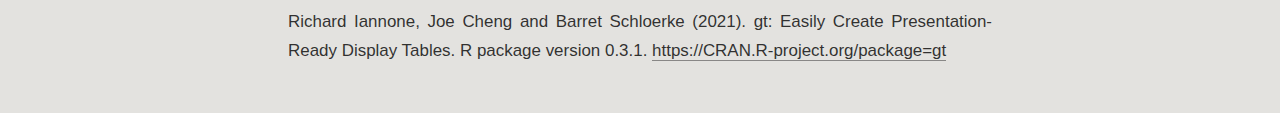
==== commit 67c18204: "finish my first blog" ====
--- a/docs/posts/2021-08-31-covid/index.html
+++ b/docs/posts/2021-08-31-covid/index.html
@@ -2150,6 +2150,9 @@
 </div>
 
 <div class="d-article">
+<div class="layout-chunk" data-layout="l-body">
+
+</div>
 <div class="layout-chunk" data-layout="l-body">
 
 </div>
@@ -2582,7 +2585,7 @@
 </div>
 </div>
 <p>In conclusion, if we want to further control the increase in the number of infected people, we need to increase people’s awareness of prevention and control, frequent disinfection in public places, and the widespread popularization of vaccines and the development of vaccines for mutant viruses.</p>
-<p>I like that I can go to Canada again and have another New Year. I don’t have to worry about the infection of the virus when I walk on the road generously. I believe that this day is coming soon.</p>
+<p>I wish that I can go to Canada again and have another New Year. I don’t have to worry about the infection of the virus when I walk on the road generously. I believe that this day is coming soon.</p>
 <h2 id="references">References</h2>
 <p>Wickham et al., (2019). Welcome to the tidyverse. Journal of Open Source Software, 4(43), 1686, <a href="https://doi.org/10.21105/joss.01686" class="uri">https://doi.org/10.21105/joss.01686</a></p>
 <p>Hadley Wickham and Jennifer Bryan (2019). readxl: Read Excel Files. R package version 1.3.1. <a href="https://CRAN.R-project.org/package=readxl" class="uri">https://CRAN.R-project.org/package=readxl</a></p>
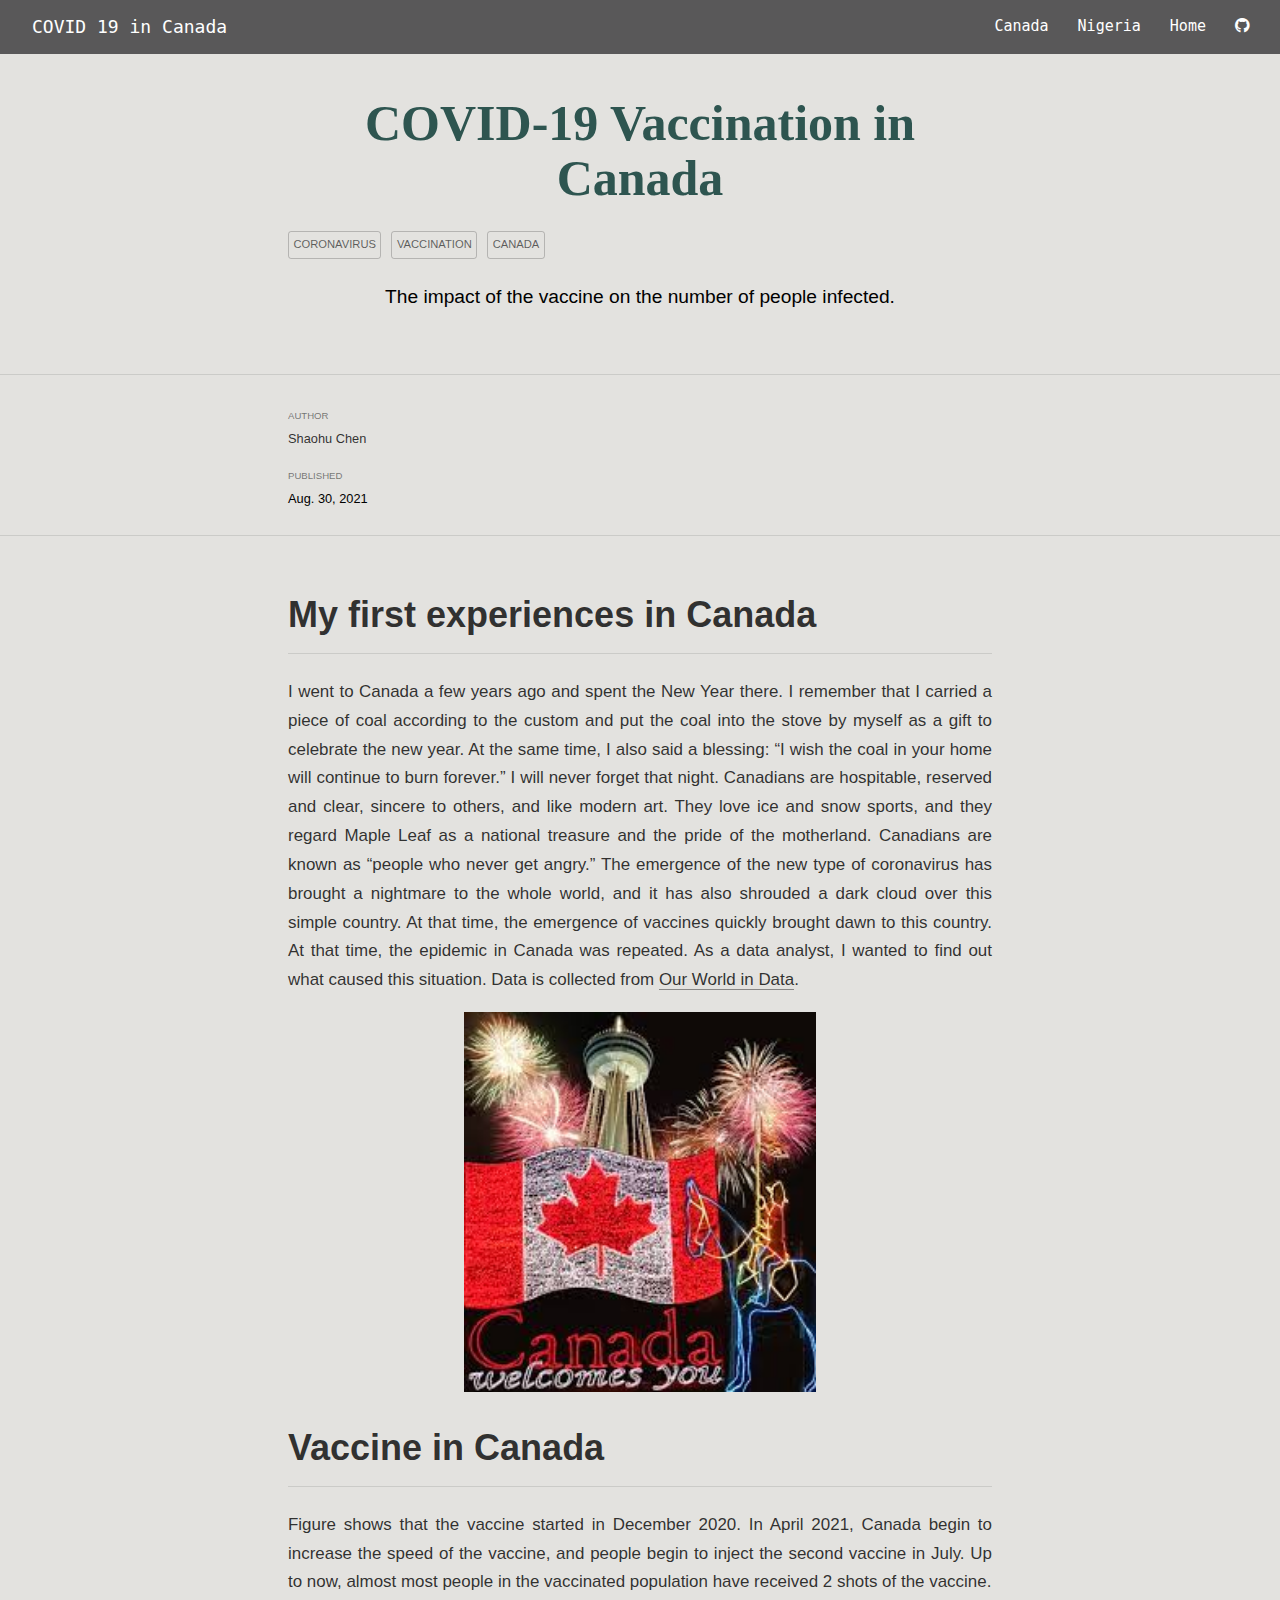
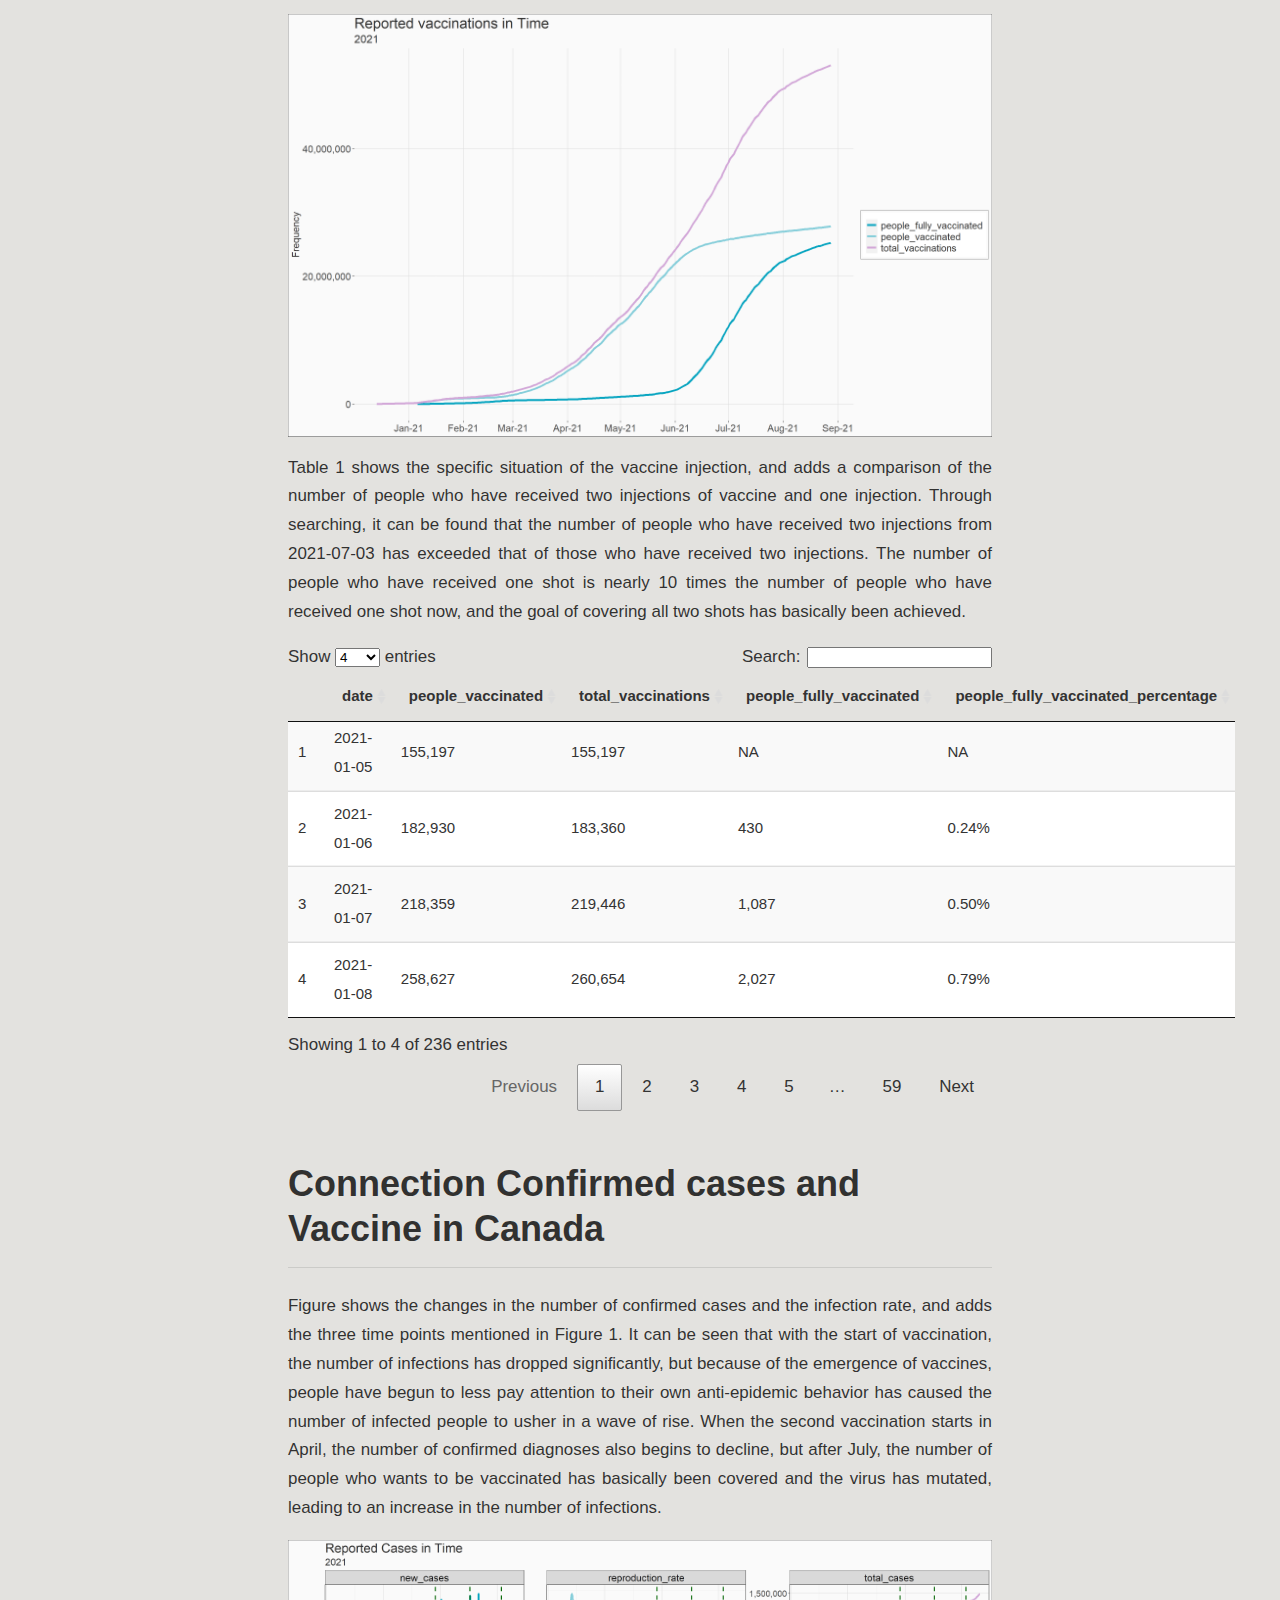
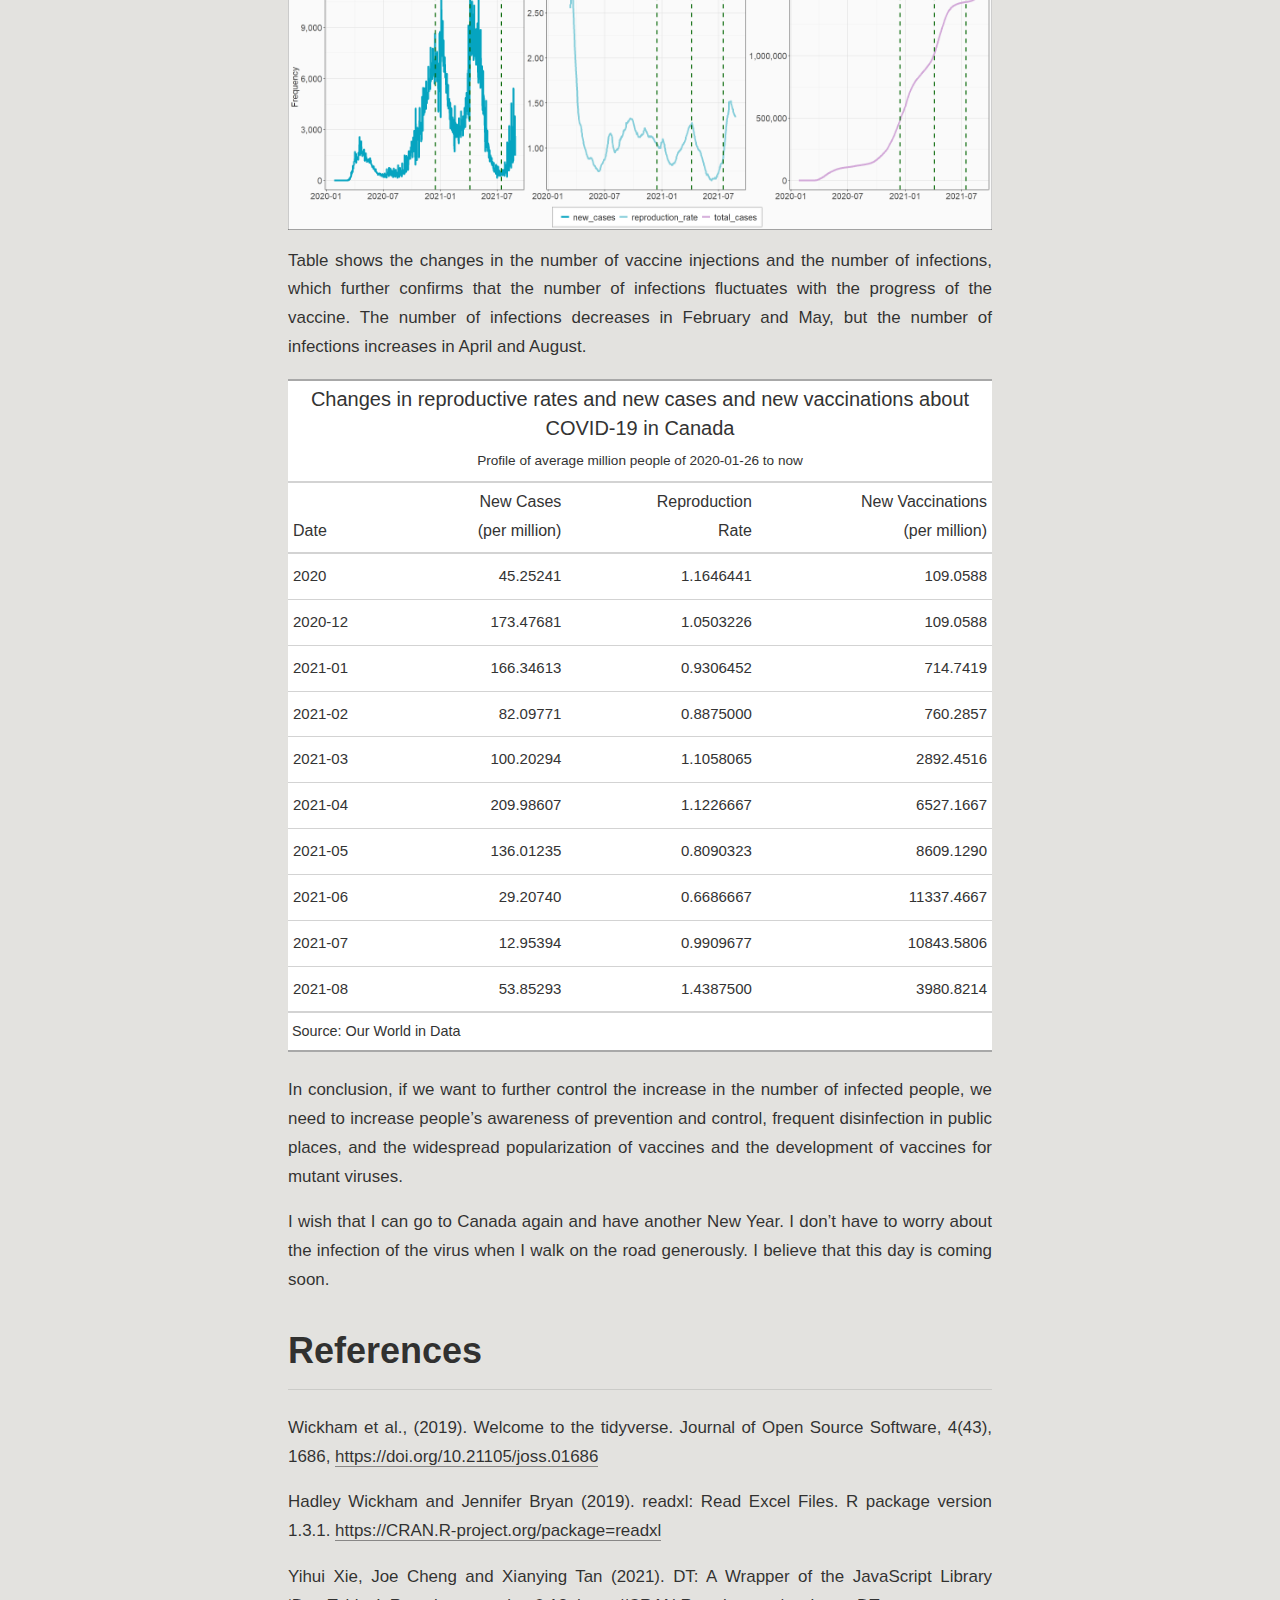
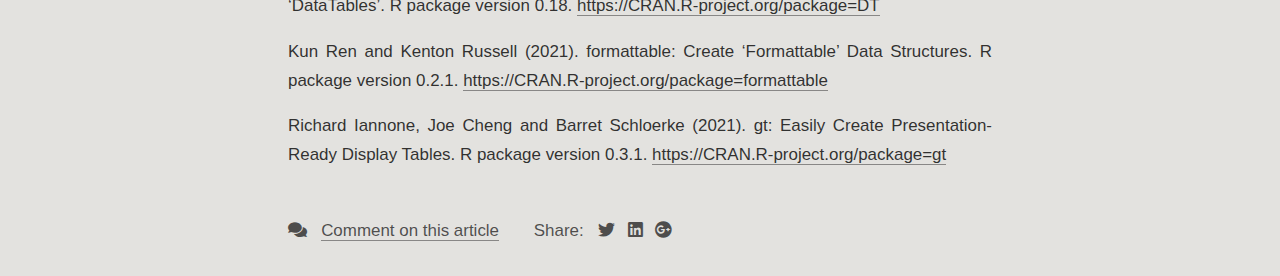
==== commit 56d6c75b: "finish blog2" ====
--- a/docs/posts/2021-08-31-covid/index.html
+++ b/docs/posts/2021-08-31-covid/index.html
@@ -86,10 +86,11 @@
 </style>
 
   <!--radix_placeholder_meta_tags-->
-<title>COVID 19 in Canada: COVID</title>
+<title>COVID 19 in Canada: COVID-19 Vaccination in Canada</title>
 
 <meta property="description" itemprop="description" content="The impact of the vaccine on the number of people infected."/>
 
+<link rel="canonical" href="git@github.com:etc5523-2021/blog-Klaus-csh.git/posts/2021-08-31-covid/"/>
 
 <!--  https://schema.org/Article -->
 <meta property="article:published" itemprop="datePublished" content="2021-08-31"/>
@@ -97,22 +98,26 @@
 <meta name="article:author" content="Shaohu Chen"/>
 
 <!--  https://developers.facebook.com/docs/sharing/webmasters#markup -->
-<meta property="og:title" content="COVID 19 in Canada: COVID"/>
+<meta property="og:title" content="COVID 19 in Canada: COVID-19 Vaccination in Canada"/>
 <meta property="og:type" content="article"/>
 <meta property="og:description" content="The impact of the vaccine on the number of people infected."/>
+<meta property="og:url" content="git@github.com:etc5523-2021/blog-Klaus-csh.git/posts/2021-08-31-covid/"/>
+<meta property="og:image" content="git@github.com:etc5523-2021/blog-Klaus-csh.git/posts/2021-08-31-covid/images/canada_newyear.jpg"/>
 <meta property="og:locale" content="en_US"/>
 <meta property="og:site_name" content="COVID 19 in Canada"/>
 
 <!--  https://dev.twitter.com/cards/types/summary -->
-<meta property="twitter:card" content="summary"/>
-<meta property="twitter:title" content="COVID 19 in Canada: COVID"/>
+<meta property="twitter:card" content="summary_large_image"/>
+<meta property="twitter:title" content="COVID 19 in Canada: COVID-19 Vaccination in Canada"/>
 <meta property="twitter:description" content="The impact of the vaccine on the number of people infected."/>
+<meta property="twitter:url" content="git@github.com:etc5523-2021/blog-Klaus-csh.git/posts/2021-08-31-covid/"/>
+<meta property="twitter:image" content="git@github.com:etc5523-2021/blog-Klaus-csh.git/posts/2021-08-31-covid/images/canada_newyear.jpg"/>
 
 <!--/radix_placeholder_meta_tags-->
   <!--radix_placeholder_rmarkdown_metadata-->
 
 <script type="text/json" id="radix-rmarkdown-metadata">
-{"type":"list","attributes":{"names":{"type":"character","attributes":{},"value":["title","description","author","date","output"]}},"value":[{"type":"character","attributes":{},"value":["COVID"]},{"type":"character","attributes":{},"value":["The impact of the vaccine on the number of people infected."]},{"type":"list","attributes":{},"value":[{"type":"list","attributes":{"names":{"type":"character","attributes":{},"value":["name","url"]}},"value":[{"type":"character","attributes":{},"value":["Shaohu Chen"]},{"type":"character","attributes":{},"value":["https://example.com/norajones"]}]}]},{"type":"character","attributes":{},"value":["08-31-2021"]},{"type":"list","attributes":{"names":{"type":"character","attributes":{},"value":["distill::distill_article"]}},"value":[{"type":"list","attributes":{"names":{"type":"character","attributes":{},"value":["self_contained"]}},"value":[{"type":"logical","attributes":{},"value":[false]}]}]}]}
+{"type":"list","attributes":{"names":{"type":"character","attributes":{},"value":["title","description","author","date","output","categories","canonical_url"]}},"value":[{"type":"character","attributes":{},"value":["COVID-19 Vaccination in Canada"]},{"type":"character","attributes":{},"value":["The impact of the vaccine on the number of people infected."]},{"type":"list","attributes":{},"value":[{"type":"list","attributes":{"names":{"type":"character","attributes":{},"value":["name","url"]}},"value":[{"type":"character","attributes":{},"value":["Shaohu Chen"]},{"type":"character","attributes":{},"value":["https://example.com/norajones"]}]}]},{"type":"character","attributes":{},"value":["08-31-2021"]},{"type":"list","attributes":{"names":{"type":"character","attributes":{},"value":["distill::distill_article"]}},"value":[{"type":"list","attributes":{"names":{"type":"character","attributes":{},"value":["self_contained"]}},"value":[{"type":"logical","attributes":{},"value":[false]}]}]},{"type":"character","attributes":{},"value":["Coronavirus","Vaccination","Canada"]},{"type":"character","attributes":{},"value":["git@github.com:etc5523-2021/blog-Klaus-csh.git/posts/2021-08-31-covid/"]}]}
 </script>
 <!--/radix_placeholder_rmarkdown_metadata-->
   
@@ -467,265 +472,6 @@
 <link href="../../site_libs/font-awesome-5.1.0/css/all.css" rel="stylesheet"/>
 <link href="../../site_libs/font-awesome-5.1.0/css/v4-shims.css" rel="stylesheet"/>
 <script src="../../site_libs/headroom-0.9.4/headroom.min.js"></script>
-<script src="../../site_libs/autocomplete-0.37.1/autocomplete.min.js"></script>
-<script src="../../site_libs/fuse-6.4.1/fuse.min.js"></script>
-
-<script type="application/javascript">
-
-function getMeta(metaName) {
-  var metas = document.getElementsByTagName('meta');
-  for (let i = 0; i < metas.length; i++) {
-    if (metas[i].getAttribute('name') === metaName) {
-      return metas[i].getAttribute('content');
-    }
-  }
-  return '';
-}
-
-function offsetURL(url) {
-  var offset = getMeta('distill:offset');
-  return offset ? offset + '/' + url : url;
-}
-
-function createFuseIndex() {
-
-  // create fuse index
-  var options = {
-    keys: [
-      { name: 'title', weight: 20 },
-      { name: 'categories', weight: 15 },
-      { name: 'description', weight: 10 },
-      { name: 'contents', weight: 5 },
-    ],
-    ignoreLocation: true,
-    threshold: 0
-  };
-  var fuse = new window.Fuse([], options);
-
-  // fetch the main search.json
-  return fetch(offsetURL('search.json'))
-    .then(function(response) {
-      if (response.status == 200) {
-        return response.json().then(function(json) {
-          // index main articles
-          json.articles.forEach(function(article) {
-            fuse.add(article);
-          });
-          // download collections and index their articles
-          return Promise.all(json.collections.map(function(collection) {
-            return fetch(offsetURL(collection)).then(function(response) {
-              if (response.status === 200) {
-                return response.json().then(function(articles) {
-                  articles.forEach(function(article) {
-                    fuse.add(article);
-                  });
-                })
-              } else {
-                return Promise.reject(
-                  new Error('Unexpected status from search index request: ' +
-                            response.status)
-                );
-              }
-            });
-          })).then(function() {
-            return fuse;
-          });
-        });
-
-      } else {
-        return Promise.reject(
-          new Error('Unexpected status from search index request: ' +
-                      response.status)
-        );
-      }
-    });
-}
-
-window.document.addEventListener("DOMContentLoaded", function (event) {
-
-  // get search element (bail if we don't have one)
-  var searchEl = window.document.getElementById('distill-search');
-  if (!searchEl)
-    return;
-
-  createFuseIndex()
-    .then(function(fuse) {
-
-      // make search box visible
-      searchEl.classList.remove('hidden');
-
-      // initialize autocomplete
-      var options = {
-        autoselect: true,
-        hint: false,
-        minLength: 2,
-      };
-      window.autocomplete(searchEl, options, [{
-        source: function(query, callback) {
-          const searchOptions = {
-            isCaseSensitive: false,
-            shouldSort: true,
-            minMatchCharLength: 2,
-            limit: 10,
-          };
-          var results = fuse.search(query, searchOptions);
-          callback(results
-            .map(function(result) { return result.item; })
-          );
-        },
-        templates: {
-          suggestion: function(suggestion) {
-            var img = suggestion.preview && Object.keys(suggestion.preview).length > 0
-              ? `<img src="${offsetURL(suggestion.preview)}"</img>`
-              : '';
-            var html = `
-              <div class="search-item">
-                <h3>${suggestion.title}</h3>
-                <div class="search-item-description">
-                  ${suggestion.description || ''}
-                </div>
-                <div class="search-item-preview">
-                  ${img}
-                </div>
-              </div>
-            `;
-            return html;
-          }
-        }
-      }]).on('autocomplete:selected', function(event, suggestion) {
-        window.location.href = offsetURL(suggestion.path);
-      });
-      // remove inline display style on autocompleter (we want to
-      // manage responsive display via css)
-      $('.algolia-autocomplete').css("display", "");
-    })
-    .catch(function(error) {
-      console.log(error);
-    });
-
-});
-
-</script>
-
-<style type="text/css">
-
-.nav-search {
-  font-size: x-small;
-}
-
-/* Algolioa Autocomplete */
-
-.algolia-autocomplete {
-  display: inline-block;
-  margin-left: 10px;
-  vertical-align: sub;
-  background-color: white;
-  color: black;
-  padding: 6px;
-  padding-top: 8px;
-  padding-bottom: 0;
-  border-radius: 6px;
-  border: 1px #0F2E3D solid;
-  width: 180px;
-}
-
-
-@media screen and (max-width: 768px) {
-  .distill-site-nav .algolia-autocomplete {
-    display: none;
-    visibility: hidden;
-  }
-  .distill-site-nav.responsive .algolia-autocomplete {
-    display: inline-block;
-    visibility: visible;
-  }
-  .distill-site-nav.responsive .algolia-autocomplete .aa-dropdown-menu {
-    margin-left: 0;
-    width: 400px;
-    max-height: 400px;
-  }
-}
-
-.algolia-autocomplete .aa-input, .algolia-autocomplete .aa-hint {
-  width: 90%;
-  outline: none;
-  border: none;
-}
-
-.algolia-autocomplete .aa-hint {
-  color: #999;
-}
-.algolia-autocomplete .aa-dropdown-menu {
-  width: 550px;
-  max-height: 70vh;
-  overflow-x: visible;
-  overflow-y: scroll;
-  padding: 5px;
-  margin-top: 3px;
-  margin-left: -150px;
-  background-color: #fff;
-  border-radius: 5px;
-  border: 1px solid #999;
-  border-top: none;
-}
-
-.algolia-autocomplete .aa-dropdown-menu .aa-suggestion {
-  cursor: pointer;
-  padding: 5px 4px;
-  border-bottom: 1px solid #eee;
-}
-
-.algolia-autocomplete .aa-dropdown-menu .aa-suggestion:last-of-type {
-  border-bottom: none;
-  margin-bottom: 2px;
-}
-
-.algolia-autocomplete .aa-dropdown-menu .aa-suggestion .search-item {
-  overflow: hidden;
-  font-size: 0.8em;
-  line-height: 1.4em;
-}
-
-.algolia-autocomplete .aa-dropdown-menu .aa-suggestion .search-item h3 {
-  font-size: 1rem;
-  margin-block-start: 0;
-  margin-block-end: 5px;
-}
-
-.algolia-autocomplete .aa-dropdown-menu .aa-suggestion .search-item-description {
-  display: inline-block;
-  overflow: hidden;
-  height: 2.8em;
-  width: 80%;
-  margin-right: 4%;
-}
-
-.algolia-autocomplete .aa-dropdown-menu .aa-suggestion .search-item-preview {
-  display: inline-block;
-  width: 15%;
-}
-
-.algolia-autocomplete .aa-dropdown-menu .aa-suggestion .search-item-preview img {
-  height: 3em;
-  width: auto;
-  display: none;
-}
-
-.algolia-autocomplete .aa-dropdown-menu .aa-suggestion .search-item-preview img[src] {
-  display: initial;
-}
-
-.algolia-autocomplete .aa-dropdown-menu .aa-suggestion.aa-cursor {
-  background-color: #eee;
-}
-.algolia-autocomplete .aa-dropdown-menu .aa-suggestion em {
-  font-weight: bold;
-  font-style: normal;
-}
-
-</style>
-
-
 <!--/radix_placeholder_navigation_in_header-->
   <!--radix_placeholder_distill-->
 
@@ -2114,7 +1860,7 @@
 <!--radix_placeholder_front_matter-->
 
 <script id="distill-front-matter" type="text/json">
-{"title":"COVID","description":"The impact of the vaccine on the number of people infected.","authors":[{"author":"Shaohu Chen","authorURL":"https://example.com/norajones","affiliation":"&nbsp;","affiliationURL":"#","orcidID":""}],"publishedDate":"2021-08-31T00:00:00.000+08:00","citationText":"Chen, 2021"}
+{"title":"COVID-19 Vaccination in Canada","description":"The impact of the vaccine on the number of people infected.","authors":[{"author":"Shaohu Chen","authorURL":"https://example.com/norajones","affiliation":"&nbsp;","affiliationURL":"#","orcidID":""}],"publishedDate":"2021-08-31T00:00:00.000+08:00","citationText":"Chen, 2021"}
 </script>
 
 <!--/radix_placeholder_front_matter-->
@@ -2123,11 +1869,14 @@
 <nav class="distill-site-nav distill-site-header">
 <div class="nav-left">
 <a href="../../index.html" class="title">COVID 19 in Canada</a>
-<input id="distill-search" class="nav-search hidden" type="text" placeholder="Search..."/>
 </div>
 <div class="nav-right">
+<a href="../../posts/2021-08-31-covid/index.html">Canada</a>
+<a href="../../posts/2021-09-08-covid-19-vaccination-in-nigeria/index.html">Nigeria</a>
 <a href="../../index.html">Home</a>
-<a href="../../about.html">About</a>
+<a href="https://github.com/etc5523-2021/blog-Klaus-csh.git">
+<i class="fa fa-github" aria-hidden="true"></i>
+</a>
 <a href="javascript:void(0);" class="nav-toggle">&#9776;</a>
 </div>
 </nav>
@@ -2137,8 +1886,13 @@
 <!--/radix_placeholder_site_before_body-->
 
 <div class="d-title">
-<h1>COVID</h1>
+<h1>COVID-19 Vaccination in Canada</h1>
 <!--radix_placeholder_categories-->
+<div class="dt-tags">
+  <a href="../../index.html#category:Coronavirus" class="dt-tag">Coronavirus</a>
+  <a href="../../index.html#category:Vaccination" class="dt-tag">Vaccination</a>
+  <a href="../../index.html#category:Canada" class="dt-tag">Canada</a>
+</div>
 <!--/radix_placeholder_categories-->
 <p><p>The impact of the vaccine on the number of people infected.</p></p>
 </div>
@@ -2150,9 +1904,6 @@
 </div>
 
 <div class="d-article">
-<div class="layout-chunk" data-layout="l-body">
-
-</div>
 <div class="layout-chunk" data-layout="l-body">
 
 </div>
@@ -2594,6 +2345,41 @@
 <p>Richard Iannone, Joe Cheng and Barret Schloerke (2021). gt: Easily Create Presentation-Ready Display Tables. R package version 0.3.1. <a href="https://CRAN.R-project.org/package=gt" class="uri">https://CRAN.R-project.org/package=gt</a></p>
 <div class="sourceCode" id="cb1"><pre class="sourceCode r distill-force-highlighting-css"><code class="sourceCode r"></code></pre></div>
 <!--radix_placeholder_article_footer-->
+<div class="article-footer">
+  <p class="social_footer">
+    <span class="disqus-comments">
+      <i class="fas fa-comments"></i>
+      &nbsp;
+      <span class="disqus-comment-count" data-disqus-identifier="posts/2021-08-31-covid/">Comment on this article</span>
+    </span>
+    <span class="article-sharing">
+      Share: &nbsp;
+      <a href="https://twitter.com/share?text=COVID-19%20Vaccination%20in%20Canada&amp;url=git%40github.com%3Aetc5523-2021%2Fblog-Klaus-csh.git%2Fposts%2F2021-08-31-covid%2F">
+        <i class="fab fa-twitter"></i>
+      </a>
+      <a href="https://www.linkedin.com/shareArticle?mini=true&amp;url=git%40github.com%3Aetc5523-2021%2Fblog-Klaus-csh.git%2Fposts%2F2021-08-31-covid%2F&amp;title=COVID-19%20Vaccination%20in%20Canada">
+        <i class="fab fa-linkedin"></i>
+      </a>
+      <a href="https://plus.google.com/share?url=git%40github.com%3Aetc5523-2021%2Fblog-Klaus-csh.git%2Fposts%2F2021-08-31-covid%2F">
+        <i class="fab fa-google-plus"></i>
+      </a>
+    </span>
+  </p>
+  <script id="dsq-count-scr" src="https://Covid Stringency Index in the Philippines.disqus.com/count.js" async></script>
+  <div id="disqus_thread" class="hidden"></div>
+  <script type="text/javascript" cookie-consent="functionality">
+var disqus_config = function () {
+  this.page.url = 'git@github.com:etc5523-2021/blog-Klaus-csh.git/posts/2021-08-31-covid/';
+  this.page.identifier = 'posts/2021-08-31-covid/';
+};
+(function() {
+  var d = document, s = d.createElement('script');
+  s.src = 'https://Covid Stringency Index in the Philippines.disqus.com/embed.js';
+  s.setAttribute('data-timestamp', +new Date());
+  (d.head || d.body).appendChild(s);
+})();
+</script>
+</div>
 <!--/radix_placeholder_article_footer-->
 </div>
 
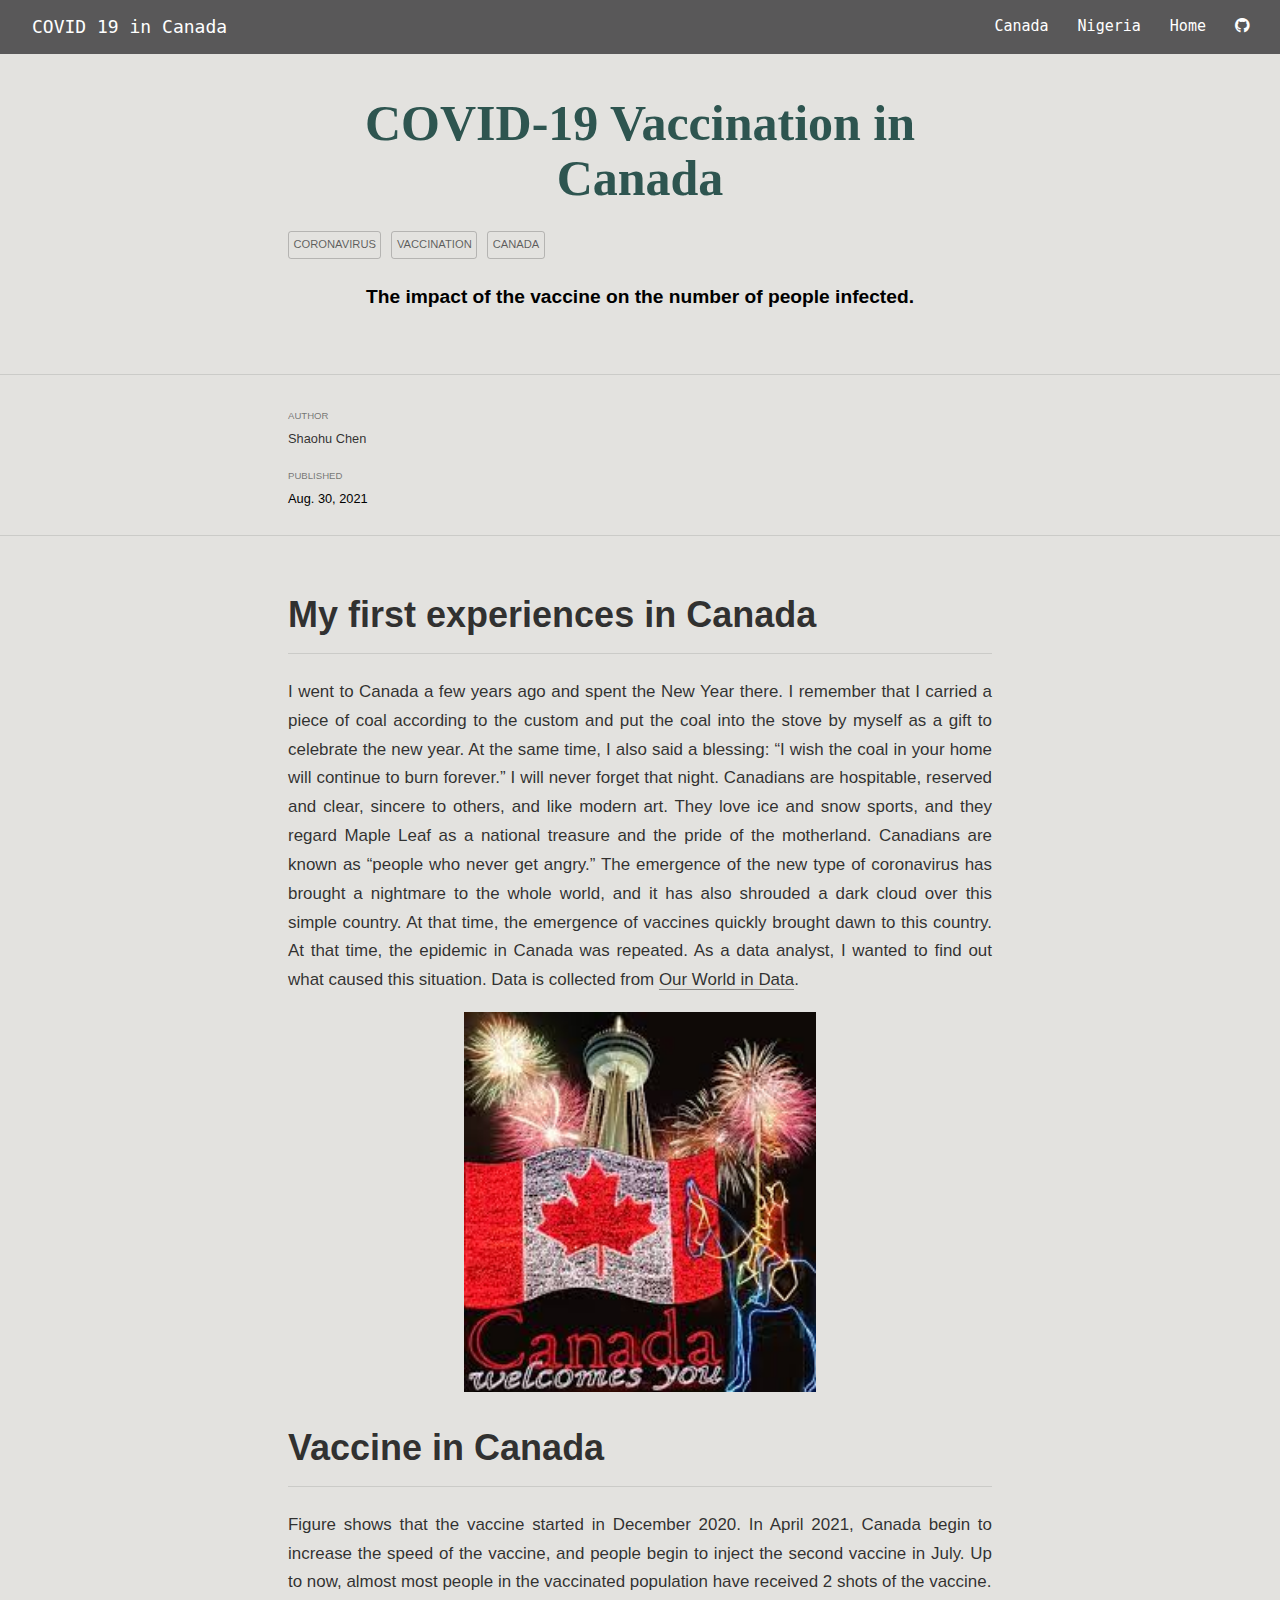
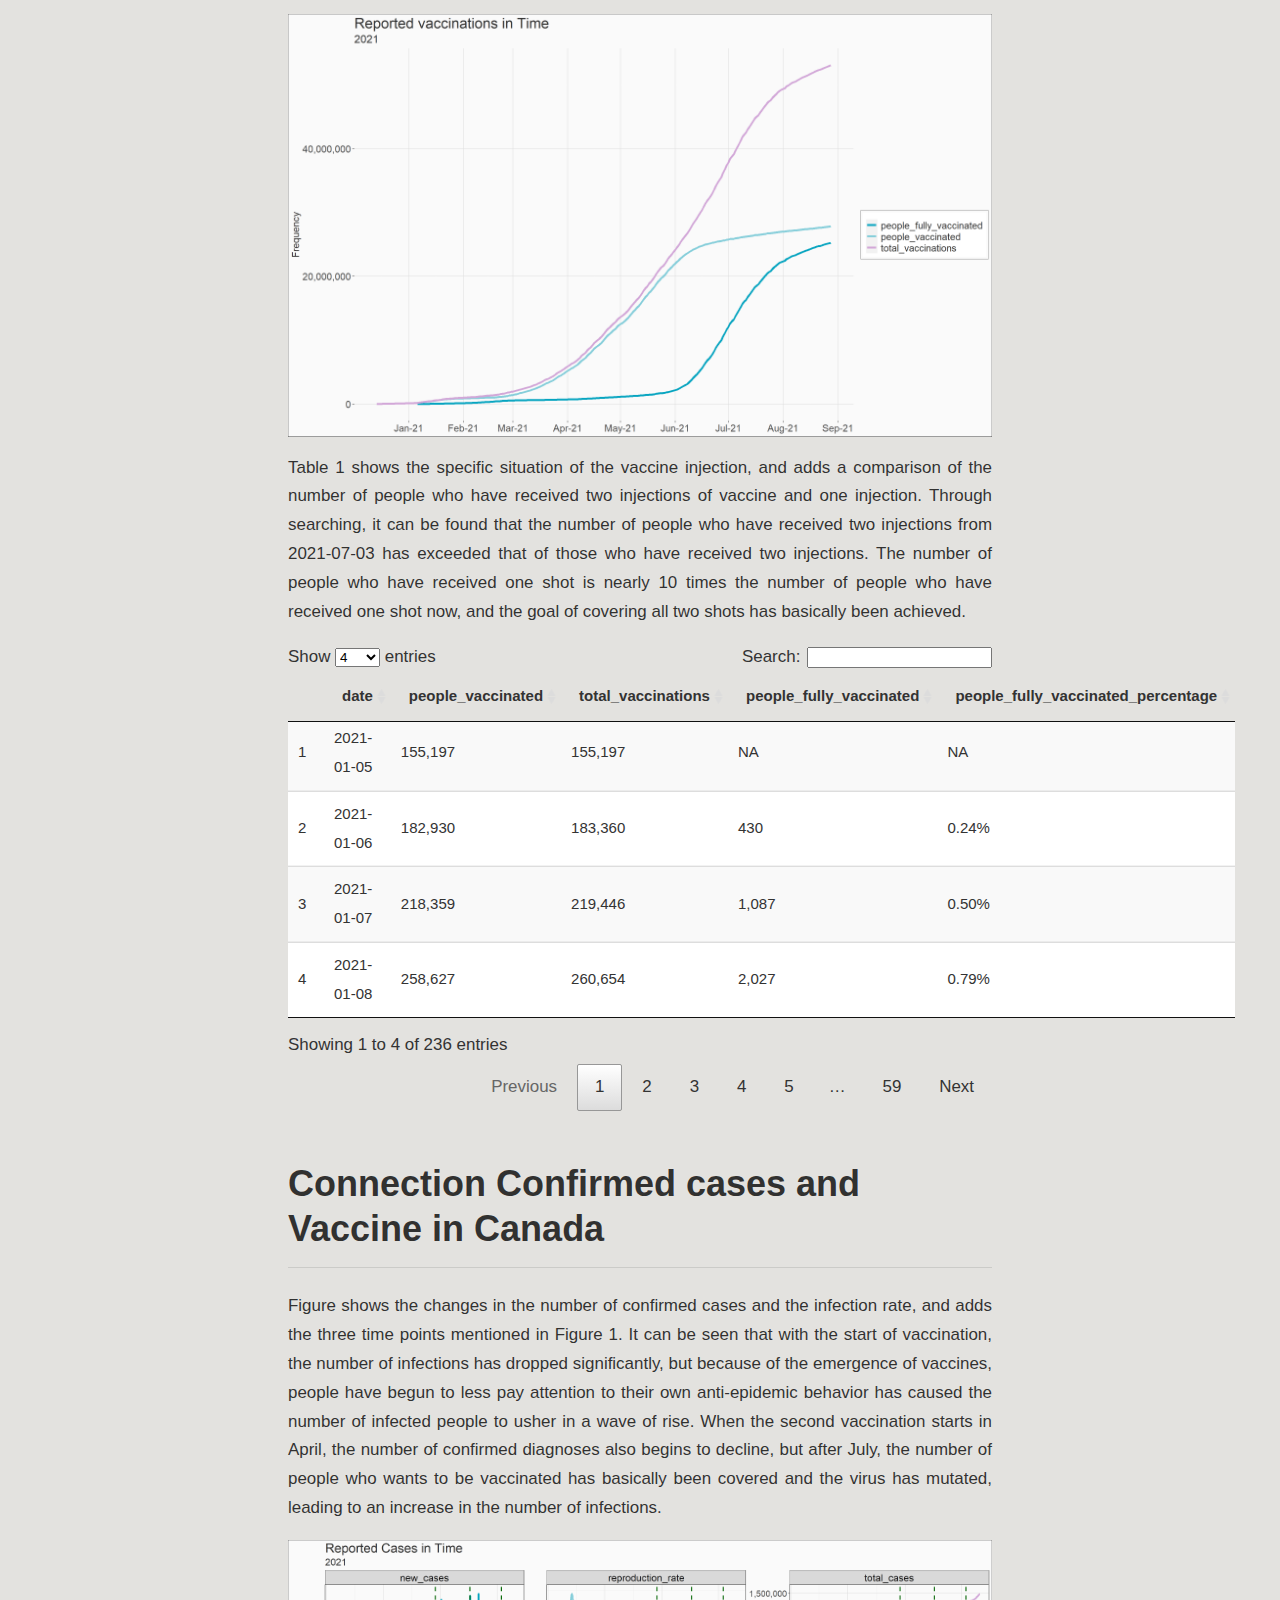
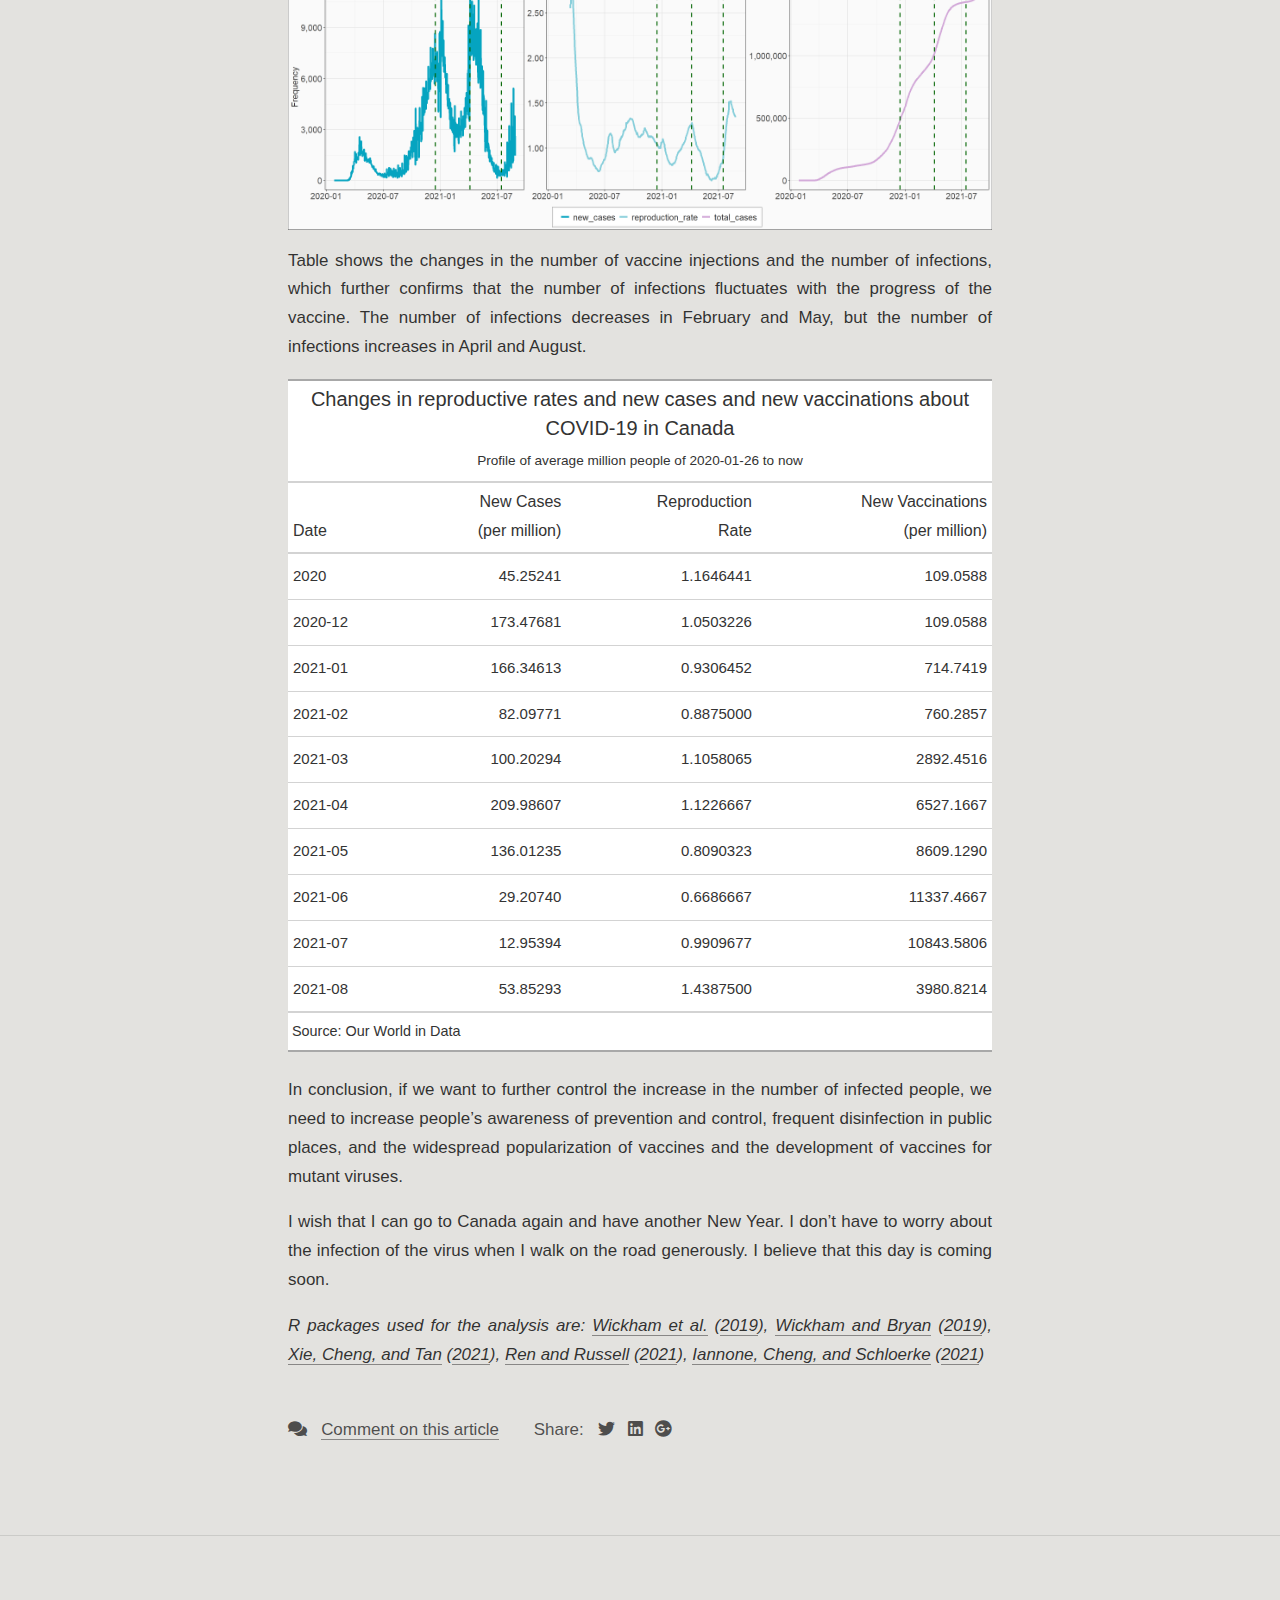
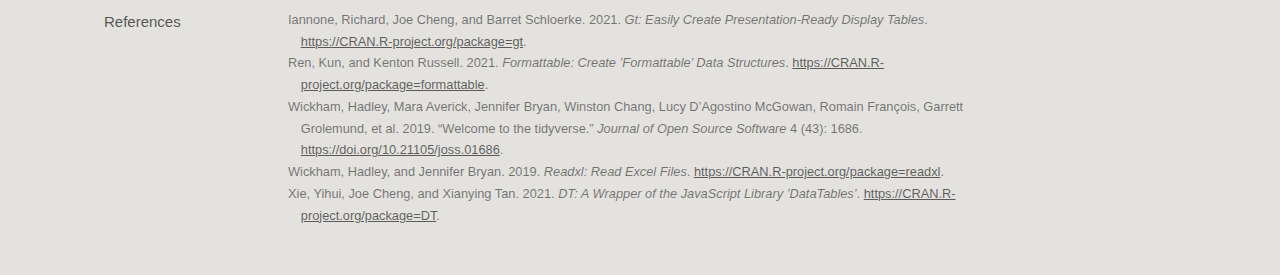
==== commit a81731b9: "finish second blog" ====
--- a/docs/posts/2021-08-31-covid/index.html
+++ b/docs/posts/2021-08-31-covid/index.html
@@ -114,15 +114,21 @@
 <meta property="twitter:image" content="git@github.com:etc5523-2021/blog-Klaus-csh.git/posts/2021-08-31-covid/images/canada_newyear.jpg"/>
 
 <!--/radix_placeholder_meta_tags-->
+  
+  <meta name="citation_reference" content="citation_title=Welcome to the tidyverse;citation_publication_date=2019;citation_volume=4;citation_doi=10.21105/joss.01686;citation_author=Hadley Wickham;citation_author=Mara Averick;citation_author=Jennifer Bryan;citation_author=Winston Chang;citation_author=Lucy Dâ€™Agostino McGowan;citation_author=Romain FranÃ§ois;citation_author=Garrett Grolemund;citation_author=Alex Hayes;citation_author=Lionel Henry;citation_author=Jim Hester;citation_author=Max Kuhn;citation_author=Thomas Lin Pedersen;citation_author=Evan Miller;citation_author=Stephan Milton Bache;citation_author=Kirill MÃ¼ller;citation_author=Jeroen Ooms;citation_author=David Robinson;citation_author=Dana Paige Seidel;citation_author=Vitalie Spinu;citation_author=Kohske Takahashi;citation_author=Davis Vaughan;citation_author=Claus Wilke;citation_author=Kara Woo;citation_author=Hiroaki Yutani"/>
+  <meta name="citation_reference" content="citation_title=Readxl: Read excel files;citation_publication_date=2019;citation_author=Hadley Wickham;citation_author=Jennifer Bryan"/>
+  <meta name="citation_reference" content="citation_title=DT: A wrapper of the JavaScript library â€™DataTablesâ€™;citation_publication_date=2021;citation_author=Yihui Xie;citation_author=Joe Cheng;citation_author=Xianying Tan"/>
+  <meta name="citation_reference" content="citation_title=Formattable: Create â€™formattableâ€™ data structures;citation_publication_date=2021;citation_author=Kun Ren;citation_author=Kenton Russell"/>
+  <meta name="citation_reference" content="citation_title=Gt: Easily create presentation-ready display tables;citation_publication_date=2021;citation_author=Richard Iannone;citation_author=Joe Cheng;citation_author=Barret Schloerke"/>
   <!--radix_placeholder_rmarkdown_metadata-->
 
 <script type="text/json" id="radix-rmarkdown-metadata">
-{"type":"list","attributes":{"names":{"type":"character","attributes":{},"value":["title","description","author","date","output","categories","canonical_url"]}},"value":[{"type":"character","attributes":{},"value":["COVID-19 Vaccination in Canada"]},{"type":"character","attributes":{},"value":["The impact of the vaccine on the number of people infected."]},{"type":"list","attributes":{},"value":[{"type":"list","attributes":{"names":{"type":"character","attributes":{},"value":["name","url"]}},"value":[{"type":"character","attributes":{},"value":["Shaohu Chen"]},{"type":"character","attributes":{},"value":["https://example.com/norajones"]}]}]},{"type":"character","attributes":{},"value":["08-31-2021"]},{"type":"list","attributes":{"names":{"type":"character","attributes":{},"value":["distill::distill_article"]}},"value":[{"type":"list","attributes":{"names":{"type":"character","attributes":{},"value":["self_contained"]}},"value":[{"type":"logical","attributes":{},"value":[false]}]}]},{"type":"character","attributes":{},"value":["Coronavirus","Vaccination","Canada"]},{"type":"character","attributes":{},"value":["git@github.com:etc5523-2021/blog-Klaus-csh.git/posts/2021-08-31-covid/"]}]}
+{"type":"list","attributes":{"names":{"type":"character","attributes":{},"value":["title","description","author","date","output","categories","theme","highlight","bibliography","canonical_url"]}},"value":[{"type":"character","attributes":{},"value":["COVID-19 Vaccination in Canada"]},{"type":"character","attributes":{},"value":["The impact of the vaccine on the number of people infected."]},{"type":"list","attributes":{},"value":[{"type":"list","attributes":{"names":{"type":"character","attributes":{},"value":["name","url"]}},"value":[{"type":"character","attributes":{},"value":["Shaohu Chen"]},{"type":"character","attributes":{},"value":["https://example.com/norajones"]}]}]},{"type":"character","attributes":{},"value":["08-31-2021"]},{"type":"list","attributes":{"names":{"type":"character","attributes":{},"value":["distill::distill_article"]}},"value":[{"type":"list","attributes":{"names":{"type":"character","attributes":{},"value":["self_contained"]}},"value":[{"type":"logical","attributes":{},"value":[false]}]}]},{"type":"character","attributes":{},"value":["Coronavirus","Vaccination","Canada"]},{"type":"character","attributes":{},"value":["cosmo"]},{"type":"character","attributes":{},"value":["tango"]},{"type":"character","attributes":{},"value":["references.bib"]},{"type":"character","attributes":{},"value":["git@github.com:etc5523-2021/blog-Klaus-csh.git/posts/2021-08-31-covid/"]}]}
 </script>
 <!--/radix_placeholder_rmarkdown_metadata-->
   
   <script type="text/json" id="radix-resource-manifest">
-  {"type":"character","attributes":{},"value":["covid_files/anchor-4.2.2/anchor.min.js","covid_files/bowser-1.9.3/bowser.min.js","covid_files/crosstalk-1.1.1/css/crosstalk.css","covid_files/crosstalk-1.1.1/js/crosstalk.js","covid_files/crosstalk-1.1.1/js/crosstalk.js.map","covid_files/crosstalk-1.1.1/js/crosstalk.min.js","covid_files/crosstalk-1.1.1/js/crosstalk.min.js.map","covid_files/datatables-binding-0.18/datatables.js","covid_files/datatables-css-0.0.0/datatables-crosstalk.css","covid_files/distill-2.2.21/template.v2.js","covid_files/dt-core-1.10.20/css/jquery.dataTables.extra.css","covid_files/dt-core-1.10.20/css/jquery.dataTables.min.css","covid_files/dt-core-1.10.20/js/jquery.dataTables.min.js","covid_files/figure-html5/Fig1 -1.png","covid_files/figure-html5/Fig2-1.png","covid_files/figure-html5/unnamed-chunk-2-1.png","covid_files/figure-html5/unnamed-chunk-3-1.png","covid_files/figure-html5/unnamed-chunk-4-1.png","covid_files/header-attrs-2.9/header-attrs.js","covid_files/htmlwidgets-1.5.3/htmlwidgets.js","covid_files/jquery-3.5.1/jquery-AUTHORS.txt","covid_files/jquery-3.5.1/jquery.js","covid_files/jquery-3.5.1/jquery.min.js","covid_files/jquery-3.5.1/jquery.min.map","covid_files/popper-2.6.0/popper.min.js","covid_files/tippy-6.2.7/tippy-bundle.umd.min.js","covid_files/tippy-6.2.7/tippy-light-border.css","covid_files/tippy-6.2.7/tippy.css","covid_files/tippy-6.2.7/tippy.umd.min.js","covid_files/webcomponents-2.0.0/webcomponents.js","data/owid-covid-data.xls","images/canada_newyear.jpg"]}
+  {"type":"character","attributes":{},"value":["covid_files/anchor-4.2.2/anchor.min.js","covid_files/bowser-1.9.3/bowser.min.js","covid_files/crosstalk-1.1.1/css/crosstalk.css","covid_files/crosstalk-1.1.1/js/crosstalk.js","covid_files/crosstalk-1.1.1/js/crosstalk.js.map","covid_files/crosstalk-1.1.1/js/crosstalk.min.js","covid_files/crosstalk-1.1.1/js/crosstalk.min.js.map","covid_files/datatables-binding-0.18/datatables.js","covid_files/datatables-css-0.0.0/datatables-crosstalk.css","covid_files/distill-2.2.21/template.v2.js","covid_files/dt-core-1.10.20/css/jquery.dataTables.extra.css","covid_files/dt-core-1.10.20/css/jquery.dataTables.min.css","covid_files/dt-core-1.10.20/js/jquery.dataTables.min.js","covid_files/figure-html5/Fig1 -1.png","covid_files/figure-html5/Fig2-1.png","covid_files/figure-html5/unnamed-chunk-2-1.png","covid_files/figure-html5/unnamed-chunk-3-1.png","covid_files/figure-html5/unnamed-chunk-4-1.png","covid_files/header-attrs-2.9/header-attrs.js","covid_files/htmlwidgets-1.5.3/htmlwidgets.js","covid_files/jquery-3.5.1/jquery-AUTHORS.txt","covid_files/jquery-3.5.1/jquery.js","covid_files/jquery-3.5.1/jquery.min.js","covid_files/jquery-3.5.1/jquery.min.map","covid_files/popper-2.6.0/popper.min.js","covid_files/tippy-6.2.7/tippy-bundle.umd.min.js","covid_files/tippy-6.2.7/tippy-light-border.css","covid_files/tippy-6.2.7/tippy.css","covid_files/tippy-6.2.7/tippy.umd.min.js","covid_files/webcomponents-2.0.0/webcomponents.js","data/owid-covid-data.xls","images/canada_newyear.jpg","references.bib"]}
   </script>
   <!--radix_placeholder_navigation_in_header-->
 <meta name="distill:offset" content="../.."/>
@@ -1815,7 +1821,7 @@
 }
 
 d-title p {
-    font-weight: 300;
+    font-weight: 700;
     font-size: 1.2rem;
     line-height: 1.55em;
     grid-column: text;
@@ -2337,13 +2343,25 @@
 </div>
 <p>In conclusion, if we want to further control the increase in the number of infected people, we need to increase people’s awareness of prevention and control, frequent disinfection in public places, and the widespread popularization of vaccines and the development of vaccines for mutant viruses.</p>
 <p>I wish that I can go to Canada again and have another New Year. I don’t have to worry about the infection of the virus when I walk on the road generously. I believe that this day is coming soon.</p>
-<h2 id="references">References</h2>
-<p>Wickham et al., (2019). Welcome to the tidyverse. Journal of Open Source Software, 4(43), 1686, <a href="https://doi.org/10.21105/joss.01686" class="uri">https://doi.org/10.21105/joss.01686</a></p>
-<p>Hadley Wickham and Jennifer Bryan (2019). readxl: Read Excel Files. R package version 1.3.1. <a href="https://CRAN.R-project.org/package=readxl" class="uri">https://CRAN.R-project.org/package=readxl</a></p>
-<p>Yihui Xie, Joe Cheng and Xianying Tan (2021). DT: A Wrapper of the JavaScript Library ‘DataTables’. R package version 0.18. <a href="https://CRAN.R-project.org/package=DT" class="uri">https://CRAN.R-project.org/package=DT</a></p>
-<p>Kun Ren and Kenton Russell (2021). formattable: Create ‘Formattable’ Data Structures. R package version 0.2.1. <a href="https://CRAN.R-project.org/package=formattable" class="uri">https://CRAN.R-project.org/package=formattable</a></p>
-<p>Richard Iannone, Joe Cheng and Barret Schloerke (2021). gt: Easily Create Presentation-Ready Display Tables. R package version 0.3.1. <a href="https://CRAN.R-project.org/package=gt" class="uri">https://CRAN.R-project.org/package=gt</a></p>
+<p><em>R packages used for the analysis are: <span class="citation" data-cites="tidyverse"><a href="#ref-tidyverse" role="doc-biblioref">Wickham et al.</a> (<a href="#ref-tidyverse" role="doc-biblioref">2019</a>)</span>, <span class="citation" data-cites="readxl"><a href="#ref-readxl" role="doc-biblioref">Wickham and Bryan</a> (<a href="#ref-readxl" role="doc-biblioref">2019</a>)</span>, <span class="citation" data-cites="DT"><a href="#ref-DT" role="doc-biblioref">Xie, Cheng, and Tan</a> (<a href="#ref-DT" role="doc-biblioref">2021</a>)</span>, <span class="citation" data-cites="formattable"><a href="#ref-formattable" role="doc-biblioref">Ren and Russell</a> (<a href="#ref-formattable" role="doc-biblioref">2021</a>)</span>, <span class="citation" data-cites="gt"><a href="#ref-gt" role="doc-biblioref">Iannone, Cheng, and Schloerke</a> (<a href="#ref-gt" role="doc-biblioref">2021</a>)</span></em></p>
 <div class="sourceCode" id="cb1"><pre class="sourceCode r distill-force-highlighting-css"><code class="sourceCode r"></code></pre></div>
+<div id="refs" class="references csl-bib-body hanging-indent" role="doc-bibliography">
+<div id="ref-gt" class="csl-entry" role="doc-biblioentry">
+Iannone, Richard, Joe Cheng, and Barret Schloerke. 2021. <em>Gt: Easily Create Presentation-Ready Display Tables</em>. <a href="https://CRAN.R-project.org/package=gt">https://CRAN.R-project.org/package=gt</a>.
+</div>
+<div id="ref-formattable" class="csl-entry" role="doc-biblioentry">
+Ren, Kun, and Kenton Russell. 2021. <em>Formattable: Create ’Formattable’ Data Structures</em>. <a href="https://CRAN.R-project.org/package=formattable">https://CRAN.R-project.org/package=formattable</a>.
+</div>
+<div id="ref-tidyverse" class="csl-entry" role="doc-biblioentry">
+Wickham, Hadley, Mara Averick, Jennifer Bryan, Winston Chang, Lucy D’Agostino McGowan, Romain François, Garrett Grolemund, et al. 2019. <span>“Welcome to the <span class="nocase">tidyverse</span>.”</span> <em>Journal of Open Source Software</em> 4 (43): 1686. <a href="https://doi.org/10.21105/joss.01686">https://doi.org/10.21105/joss.01686</a>.
+</div>
+<div id="ref-readxl" class="csl-entry" role="doc-biblioentry">
+Wickham, Hadley, and Jennifer Bryan. 2019. <em>Readxl: Read Excel Files</em>. <a href="https://CRAN.R-project.org/package=readxl">https://CRAN.R-project.org/package=readxl</a>.
+</div>
+<div id="ref-DT" class="csl-entry" role="doc-biblioentry">
+Xie, Yihui, Joe Cheng, and Xianying Tan. 2021. <em>DT: A Wrapper of the JavaScript Library ’DataTables’</em>. <a href="https://CRAN.R-project.org/package=DT">https://CRAN.R-project.org/package=DT</a>.
+</div>
+</div>
 <!--radix_placeholder_article_footer-->
 <div class="article-footer">
   <p class="social_footer">
@@ -2390,7 +2408,10 @@
 <!--radix_placeholder_site_after_body-->
 <!--/radix_placeholder_site_after_body-->
 <!--radix_placeholder_appendices-->
-<div class="appendix-bottom"></div>
+<div class="appendix-bottom">
+  <h3 id="references">References</h3>
+  <div id="references-listing"></div>
+</div>
 <!--/radix_placeholder_appendices-->
 <!--radix_placeholder_navigation_after_body-->
 <!--/radix_placeholder_navigation_after_body-->
